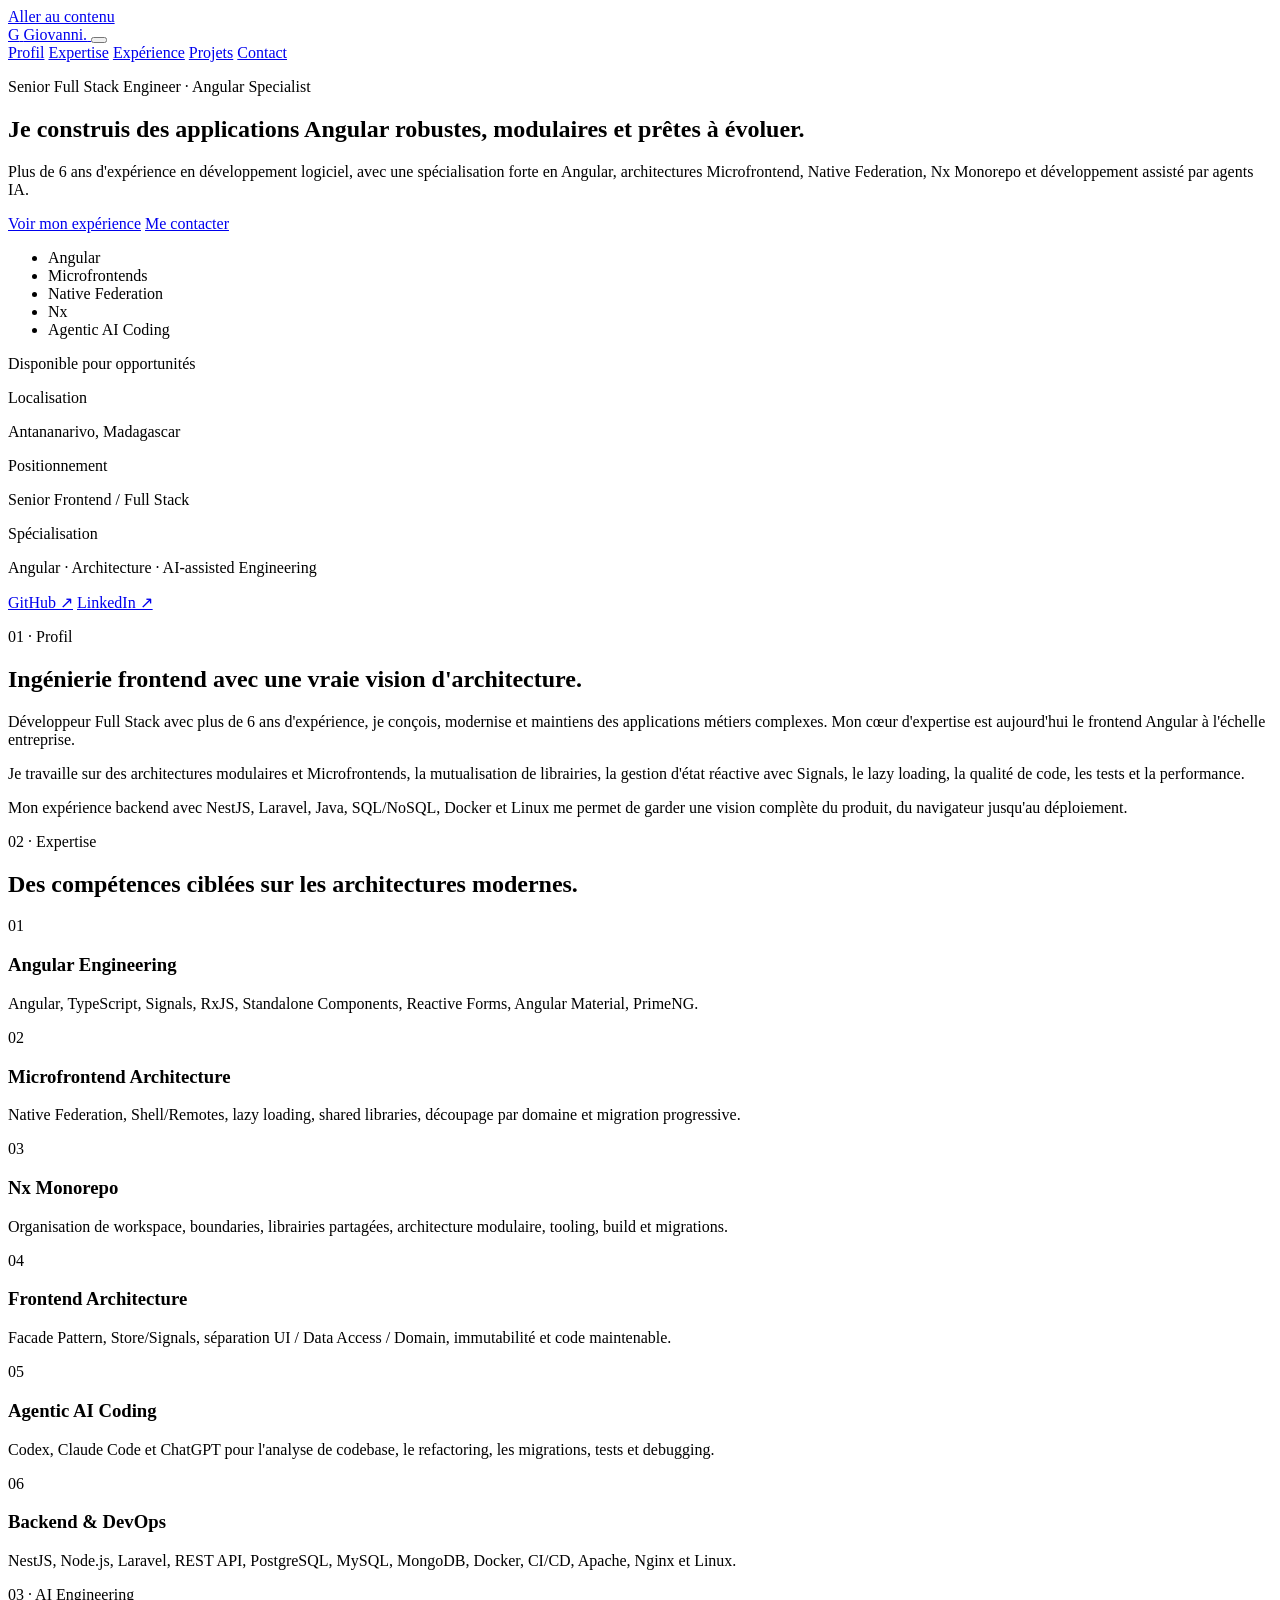
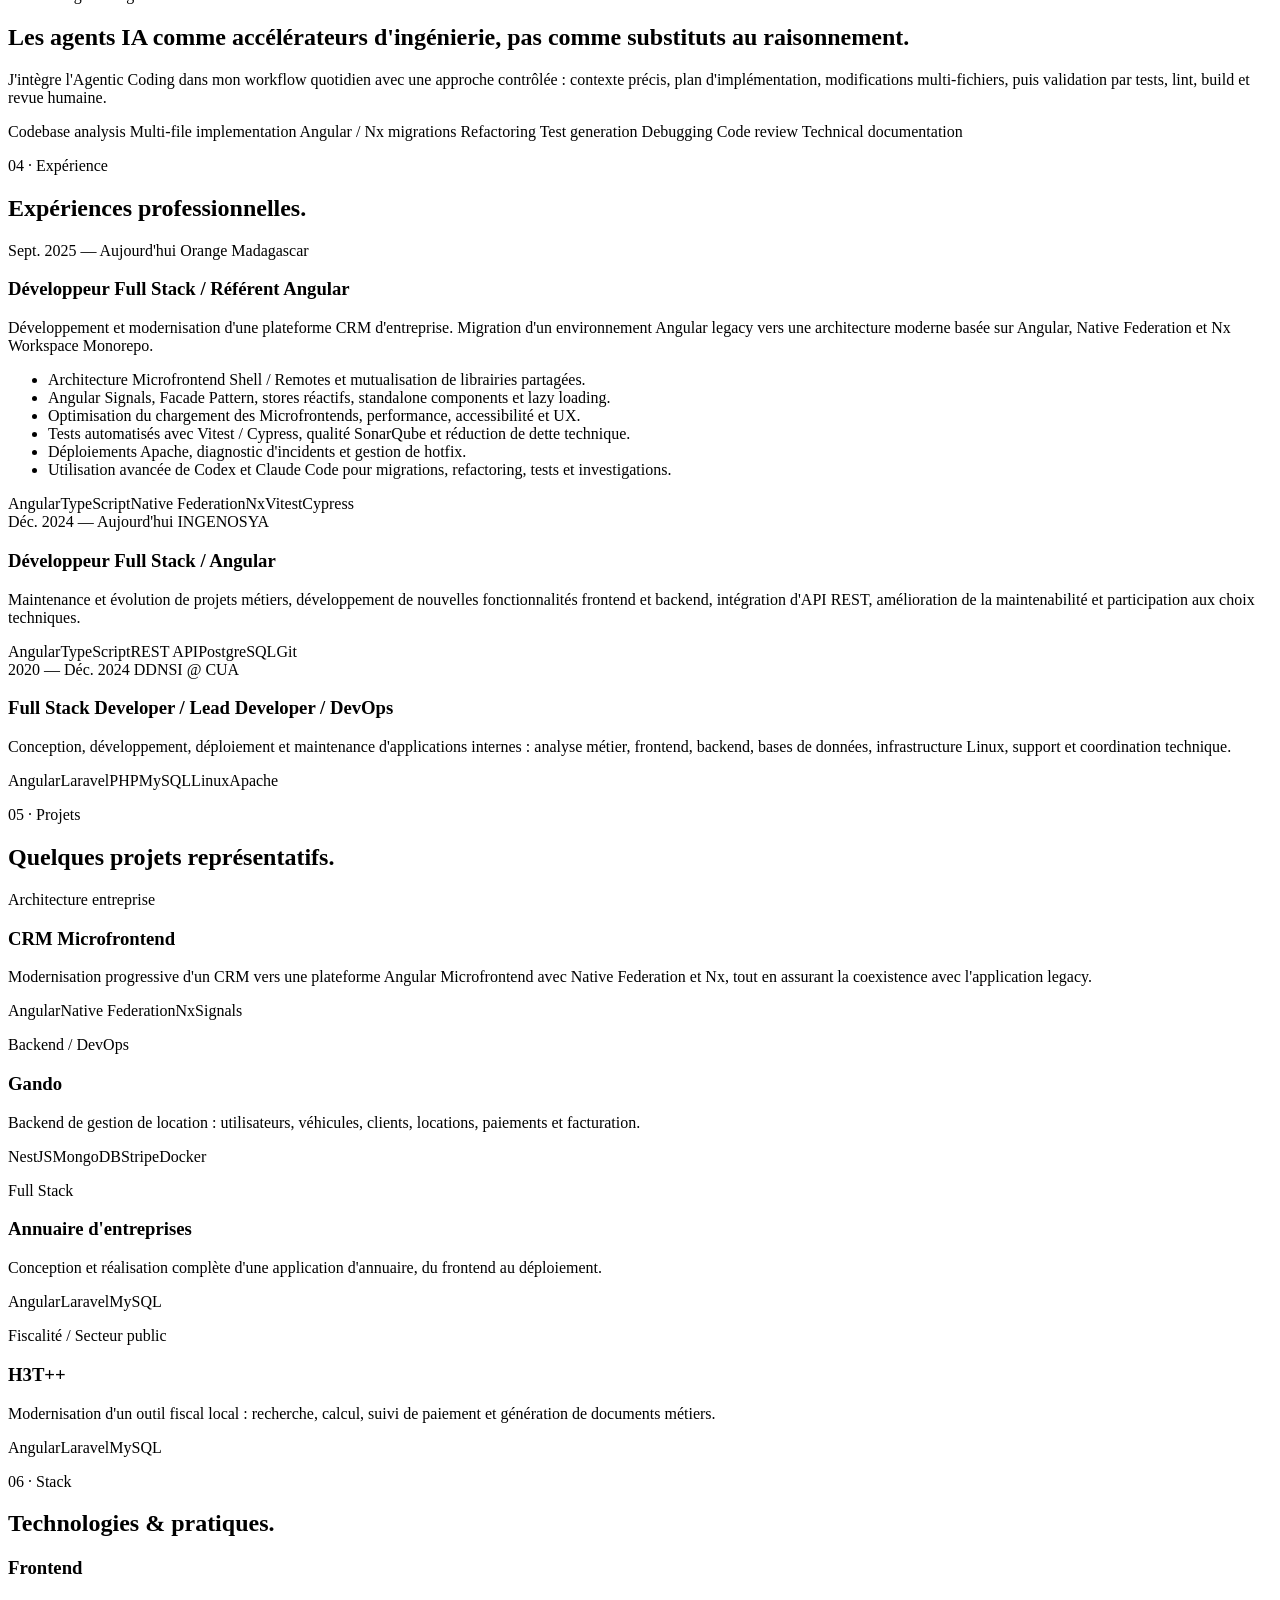
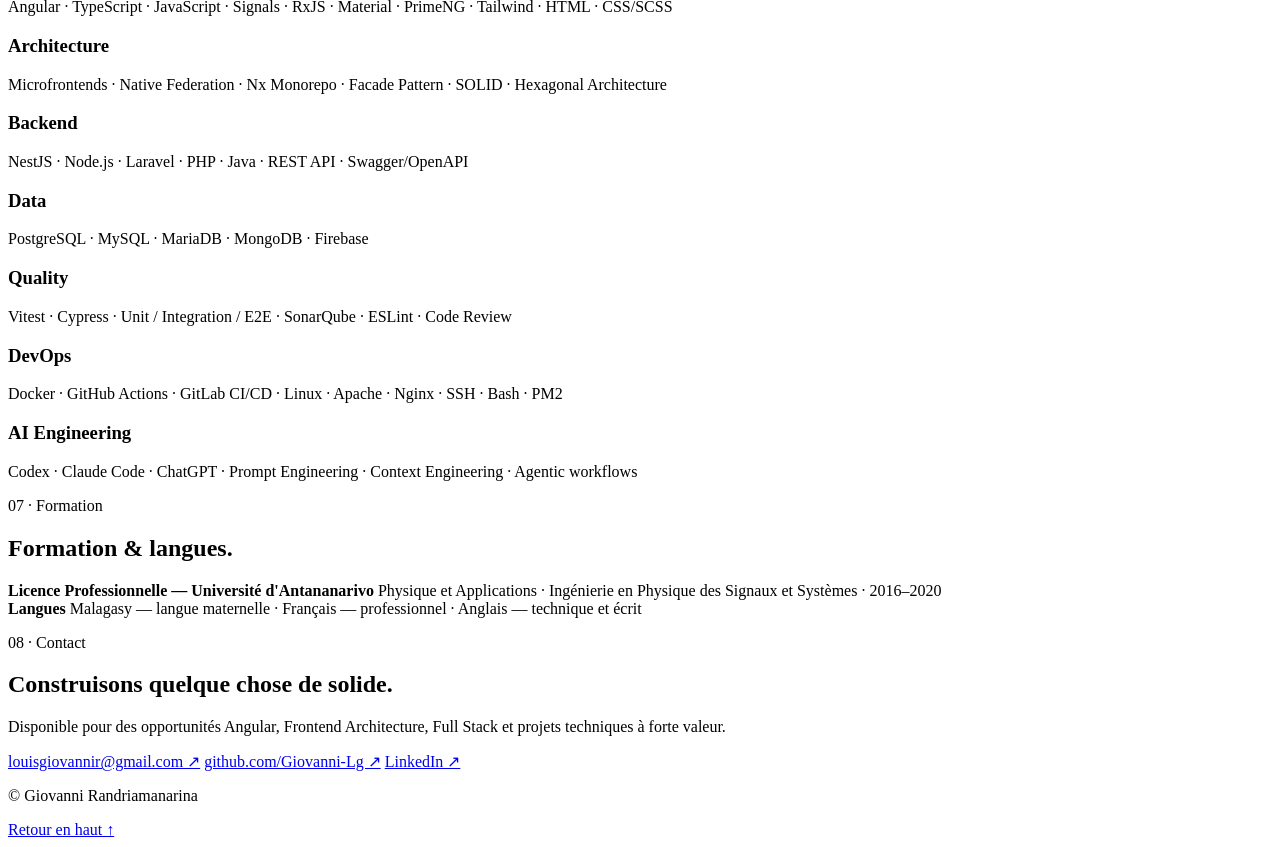
==== index.html @ e56c8db3 "feat: create portfolio homepage" ====
<!doctype html>
<html lang="fr">
<head>
  <meta charset="utf-8">
  <meta name="viewport" content="width=device-width, initial-scale=1">
  <meta name="description" content="Portfolio de Giovanni Randriamanarina — Senior Full Stack Engineer, spécialiste Angular, Microfrontends, Native Federation, Nx et Agentic AI Coding.">
  <meta name="theme-color" content="#000000">
  <meta property="og:title" content="Giovanni Randriamanarina — Senior Full Stack Engineer">
  <meta property="og:description" content="Angular · Microfrontends · Native Federation · Nx · Agentic AI Coding">
  <meta property="og:type" content="website">
  <meta property="og:url" content="https://giovanni-lg.github.io/">
  <title>Giovanni Randriamanarina | Senior Full Stack Engineer</title>
  <link rel="icon" href="favicon.svg" type="image/svg+xml">
  <link rel="preconnect" href="https://fonts.googleapis.com">
  <link rel="preconnect" href="https://fonts.gstatic.com" crossorigin>
  <link href="https://fonts.googleapis.com/css2?family=Inter:wght@400;500;600;700;800&display=swap" rel="stylesheet">
  <link rel="stylesheet" href="assets/css/styles.css">
</head>
<body>
  <a class="skip-link" href="#main">Aller au contenu</a>

  <header class="site-header" id="top">
    <div class="container nav-wrap">
      <a class="brand" href="#top" aria-label="Accueil Giovanni Randriamanarina">
        <span class="brand-mark">G</span>
        <span class="brand-text">Giovanni.</span>
      </a>

      <button class="menu-toggle" type="button" aria-label="Ouvrir le menu" aria-expanded="false" aria-controls="main-nav">
        <span></span><span></span><span></span>
      </button>

      <nav id="main-nav" class="main-nav" aria-label="Navigation principale">
        <a href="#about">Profil</a>
        <a href="#expertise">Expertise</a>
        <a href="#experience">Expérience</a>
        <a href="#projects">Projets</a>
        <a href="#contact">Contact</a>
      </nav>
    </div>
  </header>

  <main id="main">
    <section class="hero section-dark">
      <div class="container hero-grid">
        <div class="hero-copy reveal">
          <p class="eyebrow">Senior Full Stack Engineer · Angular Specialist</p>
          <h1>Je construis des applications <span>Angular</span> robustes, modulaires et prêtes à évoluer.</h1>
          <p class="hero-lead">
            Plus de 6 ans d'expérience en développement logiciel, avec une spécialisation forte en Angular,
            architectures Microfrontend, Native Federation, Nx Monorepo et développement assisté par agents IA.
          </p>

          <div class="hero-actions">
            <a class="btn btn-primary" href="#experience">Voir mon expérience</a>
            <a class="btn btn-secondary" href="mailto:louisgiovannir@gmail.com">Me contacter</a>
          </div>

          <ul class="hero-tags" aria-label="Expertises principales">
            <li>Angular</li>
            <li>Microfrontends</li>
            <li>Native Federation</li>
            <li>Nx</li>
            <li>Agentic AI Coding</li>
          </ul>
        </div>

        <aside class="hero-panel reveal" aria-label="Informations professionnelles">
          <div class="status"><span class="status-dot"></span> Disponible pour opportunités</div>
          <p class="panel-label">Localisation</p>
          <p class="panel-value">Antananarivo, Madagascar</p>
          <p class="panel-label">Positionnement</p>
          <p class="panel-value">Senior Frontend / Full Stack</p>
          <p class="panel-label">Spécialisation</p>
          <p class="panel-value">Angular · Architecture · AI-assisted Engineering</p>
          <div class="panel-links">
            <a href="https://github.com/Giovanni-Lg" target="_blank" rel="noreferrer">GitHub ↗</a>
            <a href="https://www.linkedin.com/in/louis-giovanni-randriamanarina-developer/" target="_blank" rel="noreferrer">LinkedIn ↗</a>
          </div>
        </aside>
      </div>
    </section>

    <section class="section" id="about">
      <div class="container two-col">
        <div class="section-heading reveal">
          <p class="eyebrow dark">01 · Profil</p>
          <h2>Ingénierie frontend avec une vraie vision d'architecture.</h2>
        </div>
        <div class="prose reveal">
          <p>
            Développeur Full Stack avec plus de 6 ans d'expérience, je conçois, modernise et maintiens des applications
            métiers complexes. Mon cœur d'expertise est aujourd'hui le frontend Angular à l'échelle entreprise.
          </p>
          <p>
            Je travaille sur des architectures modulaires et Microfrontends, la mutualisation de librairies,
            la gestion d'état réactive avec Signals, le lazy loading, la qualité de code, les tests et la performance.
          </p>
          <p>
            Mon expérience backend avec NestJS, Laravel, Java, SQL/NoSQL, Docker et Linux me permet de garder une
            vision complète du produit, du navigateur jusqu'au déploiement.
          </p>
        </div>
      </div>
    </section>

    <section class="section section-muted" id="expertise">
      <div class="container">
        <div class="section-heading reveal">
          <p class="eyebrow dark">02 · Expertise</p>
          <h2>Des compétences ciblées sur les architectures modernes.</h2>
        </div>

        <div class="expertise-grid">
          <article class="expertise-card reveal">
            <span class="card-number">01</span>
            <h3>Angular Engineering</h3>
            <p>Angular, TypeScript, Signals, RxJS, Standalone Components, Reactive Forms, Angular Material, PrimeNG.</p>
          </article>
          <article class="expertise-card reveal">
            <span class="card-number">02</span>
            <h3>Microfrontend Architecture</h3>
            <p>Native Federation, Shell/Remotes, lazy loading, shared libraries, découpage par domaine et migration progressive.</p>
          </article>
          <article class="expertise-card reveal">
            <span class="card-number">03</span>
            <h3>Nx Monorepo</h3>
            <p>Organisation de workspace, boundaries, librairies partagées, architecture modulaire, tooling, build et migrations.</p>
          </article>
          <article class="expertise-card reveal">
            <span class="card-number">04</span>
            <h3>Frontend Architecture</h3>
            <p>Facade Pattern, Store/Signals, séparation UI / Data Access / Domain, immutabilité et code maintenable.</p>
          </article>
          <article class="expertise-card reveal accent-card">
            <span class="card-number">05</span>
            <h3>Agentic AI Coding</h3>
            <p>Codex, Claude Code et ChatGPT pour l'analyse de codebase, le refactoring, les migrations, tests et debugging.</p>
          </article>
          <article class="expertise-card reveal">
            <span class="card-number">06</span>
            <h3>Backend & DevOps</h3>
            <p>NestJS, Node.js, Laravel, REST API, PostgreSQL, MySQL, MongoDB, Docker, CI/CD, Apache, Nginx et Linux.</p>
          </article>
        </div>
      </div>
    </section>

    <section class="section section-dark" id="ai">
      <div class="container ai-grid">
        <div class="section-heading reveal">
          <p class="eyebrow">03 · AI Engineering</p>
          <h2>Les agents IA comme accélérateurs d'ingénierie, pas comme substituts au raisonnement.</h2>
        </div>
        <div class="ai-content reveal">
          <p>
            J'intègre l'Agentic Coding dans mon workflow quotidien avec une approche contrôlée : contexte précis,
            plan d'implémentation, modifications multi-fichiers, puis validation par tests, lint, build et revue humaine.
          </p>
          <div class="ai-list">
            <span>Codebase analysis</span>
            <span>Multi-file implementation</span>
            <span>Angular / Nx migrations</span>
            <span>Refactoring</span>
            <span>Test generation</span>
            <span>Debugging</span>
            <span>Code review</span>
            <span>Technical documentation</span>
          </div>
        </div>
      </div>
    </section>

    <section class="section" id="experience">
      <div class="container">
        <div class="section-heading reveal">
          <p class="eyebrow dark">04 · Expérience</p>
          <h2>Expériences professionnelles.</h2>
        </div>

        <div class="timeline">
          <article class="timeline-item reveal">
            <div class="timeline-meta">
              <span class="timeline-date">Sept. 2025 — Aujourd'hui</span>
              <span class="timeline-company">Orange Madagascar</span>
            </div>
            <div class="timeline-body">
              <h3>Développeur Full Stack / Référent Angular</h3>
              <p>
                Développement et modernisation d'une plateforme CRM d'entreprise. Migration d'un environnement Angular legacy
                vers une architecture moderne basée sur Angular, Native Federation et Nx Workspace Monorepo.
              </p>
              <ul>
                <li>Architecture Microfrontend Shell / Remotes et mutualisation de librairies partagées.</li>
                <li>Angular Signals, Facade Pattern, stores réactifs, standalone components et lazy loading.</li>
                <li>Optimisation du chargement des Microfrontends, performance, accessibilité et UX.</li>
                <li>Tests automatisés avec Vitest / Cypress, qualité SonarQube et réduction de dette technique.</li>
                <li>Déploiements Apache, diagnostic d'incidents et gestion de hotfix.</li>
                <li>Utilisation avancée de Codex et Claude Code pour migrations, refactoring, tests et investigations.</li>
              </ul>
              <div class="stack-row">
                <span>Angular</span><span>TypeScript</span><span>Native Federation</span><span>Nx</span><span>Vitest</span><span>Cypress</span>
              </div>
            </div>
          </article>

          <article class="timeline-item reveal">
            <div class="timeline-meta">
              <span class="timeline-date">Déc. 2024 — Aujourd'hui</span>
              <span class="timeline-company">INGENOSYA</span>
            </div>
            <div class="timeline-body">
              <h3>Développeur Full Stack / Angular</h3>
              <p>
                Maintenance et évolution de projets métiers, développement de nouvelles fonctionnalités frontend et backend,
                intégration d'API REST, amélioration de la maintenabilité et participation aux choix techniques.
              </p>
              <div class="stack-row"><span>Angular</span><span>TypeScript</span><span>REST API</span><span>PostgreSQL</span><span>Git</span></div>
            </div>
          </article>

          <article class="timeline-item reveal">
            <div class="timeline-meta">
              <span class="timeline-date">2020 — Déc. 2024</span>
              <span class="timeline-company">DDNSI @ CUA</span>
            </div>
            <div class="timeline-body">
              <h3>Full Stack Developer / Lead Developer / DevOps</h3>
              <p>
                Conception, développement, déploiement et maintenance d'applications internes : analyse métier, frontend,
                backend, bases de données, infrastructure Linux, support et coordination technique.
              </p>
              <div class="stack-row"><span>Angular</span><span>Laravel</span><span>PHP</span><span>MySQL</span><span>Linux</span><span>Apache</span></div>
            </div>
          </article>
        </div>
      </div>
    </section>

    <section class="section section-muted" id="projects">
      <div class="container">
        <div class="section-heading reveal">
          <p class="eyebrow dark">05 · Projets</p>
          <h2>Quelques projets représentatifs.</h2>
        </div>

        <div class="projects-grid">
          <article class="project-card project-featured reveal">
            <div>
              <p class="project-type">Architecture entreprise</p>
              <h3>CRM Microfrontend</h3>
              <p>
                Modernisation progressive d'un CRM vers une plateforme Angular Microfrontend avec Native Federation et Nx,
                tout en assurant la coexistence avec l'application legacy.
              </p>
            </div>
            <div class="stack-row"><span>Angular</span><span>Native Federation</span><span>Nx</span><span>Signals</span></div>
          </article>

          <article class="project-card reveal">
            <p class="project-type">Backend / DevOps</p>
            <h3>Gando</h3>
            <p>Backend de gestion de location : utilisateurs, véhicules, clients, locations, paiements et facturation.</p>
            <div class="stack-row"><span>NestJS</span><span>MongoDB</span><span>Stripe</span><span>Docker</span></div>
          </article>

          <article class="project-card reveal">
            <p class="project-type">Full Stack</p>
            <h3>Annuaire d'entreprises</h3>
            <p>Conception et réalisation complète d'une application d'annuaire, du frontend au déploiement.</p>
            <div class="stack-row"><span>Angular</span><span>Laravel</span><span>MySQL</span></div>
          </article>

          <article class="project-card reveal">
            <p class="project-type">Fiscalité / Secteur public</p>
            <h3>H3T++</h3>
            <p>Modernisation d'un outil fiscal local : recherche, calcul, suivi de paiement et génération de documents métiers.</p>
            <div class="stack-row"><span>Angular</span><span>Laravel</span><span>MySQL</span></div>
          </article>
        </div>
      </div>
    </section>

    <section class="section" id="stack">
      <div class="container">
        <div class="section-heading reveal">
          <p class="eyebrow dark">06 · Stack</p>
          <h2>Technologies & pratiques.</h2>
        </div>

        <div class="stack-groups reveal">
          <div><h3>Frontend</h3><p>Angular · TypeScript · JavaScript · Signals · RxJS · Material · PrimeNG · Tailwind · HTML · CSS/SCSS</p></div>
          <div><h3>Architecture</h3><p>Microfrontends · Native Federation · Nx Monorepo · Facade Pattern · SOLID · Hexagonal Architecture</p></div>
          <div><h3>Backend</h3><p>NestJS · Node.js · Laravel · PHP · Java · REST API · Swagger/OpenAPI</p></div>
          <div><h3>Data</h3><p>PostgreSQL · MySQL · MariaDB · MongoDB · Firebase</p></div>
          <div><h3>Quality</h3><p>Vitest · Cypress · Unit / Integration / E2E · SonarQube · ESLint · Code Review</p></div>
          <div><h3>DevOps</h3><p>Docker · GitHub Actions · GitLab CI/CD · Linux · Apache · Nginx · SSH · Bash · PM2</p></div>
          <div><h3>AI Engineering</h3><p>Codex · Claude Code · ChatGPT · Prompt Engineering · Context Engineering · Agentic workflows</p></div>
        </div>
      </div>
    </section>

    <section class="section education-section">
      <div class="container education-grid">
        <div class="section-heading reveal">
          <p class="eyebrow dark">07 · Formation</p>
          <h2>Formation & langues.</h2>
        </div>
        <div class="education-content reveal">
          <div class="education-item">
            <strong>Licence Professionnelle — Université d'Antananarivo</strong>
            <span>Physique et Applications · Ingénierie en Physique des Signaux et Systèmes · 2016–2020</span>
          </div>
          <div class="education-item">
            <strong>Langues</strong>
            <span>Malagasy — langue maternelle · Français — professionnel · Anglais — technique et écrit</span>
          </div>
        </div>
      </div>
    </section>

    <section class="contact section-dark" id="contact">
      <div class="container contact-grid reveal">
        <div>
          <p class="eyebrow">08 · Contact</p>
          <h2>Construisons quelque chose de solide.</h2>
          <p>Disponible pour des opportunités Angular, Frontend Architecture, Full Stack et projets techniques à forte valeur.</p>
        </div>
        <div class="contact-actions">
          <a href="mailto:louisgiovannir@gmail.com">louisgiovannir@gmail.com ↗</a>
          <a href="https://github.com/Giovanni-Lg" target="_blank" rel="noreferrer">github.com/Giovanni-Lg ↗</a>
          <a href="https://www.linkedin.com/in/louis-giovanni-randriamanarina-developer/" target="_blank" rel="noreferrer">LinkedIn ↗</a>
        </div>
      </div>
    </section>
  </main>

  <footer class="site-footer">
    <div class="container footer-inner">
      <p>© <span id="year"></span> Giovanni Randriamanarina</p>
      <a href="#top">Retour en haut ↑</a>
    </div>
  </footer>

  <script src="assets/js/main.js" defer></script>
</body>
</html>
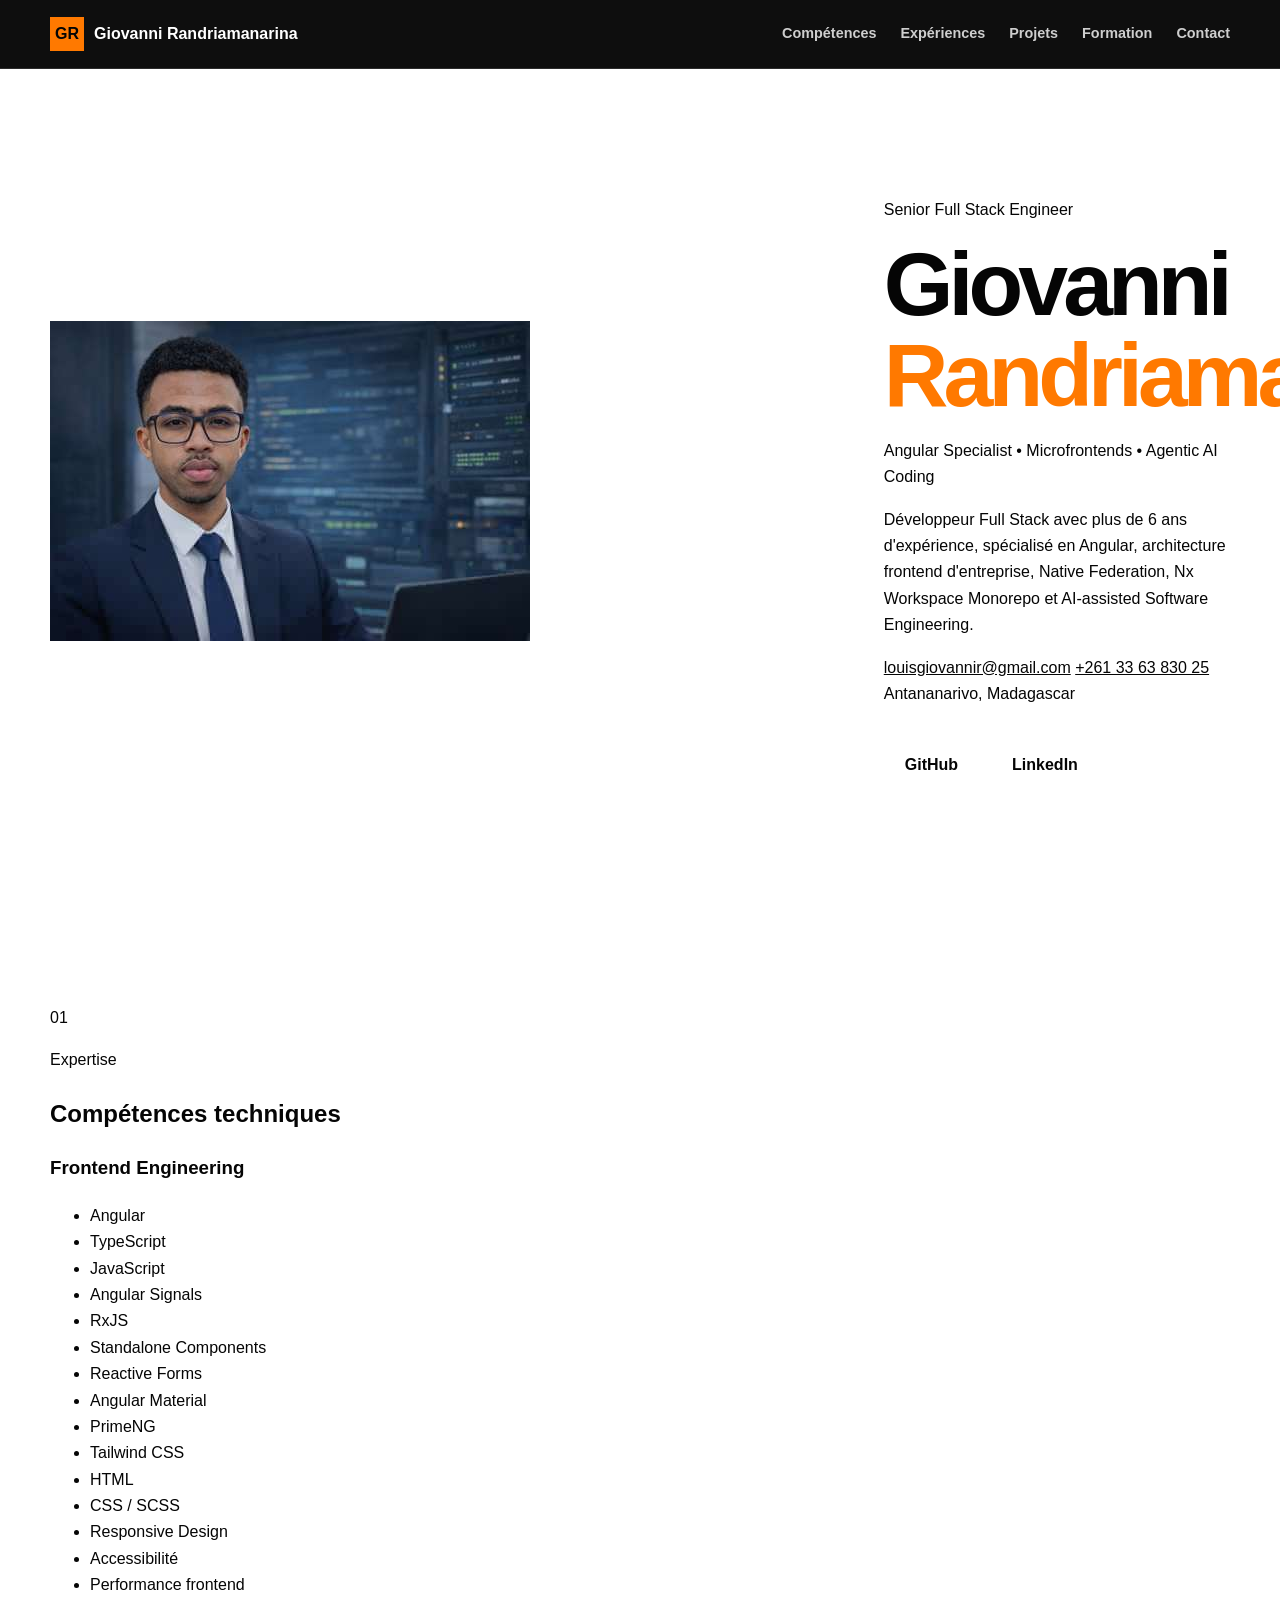
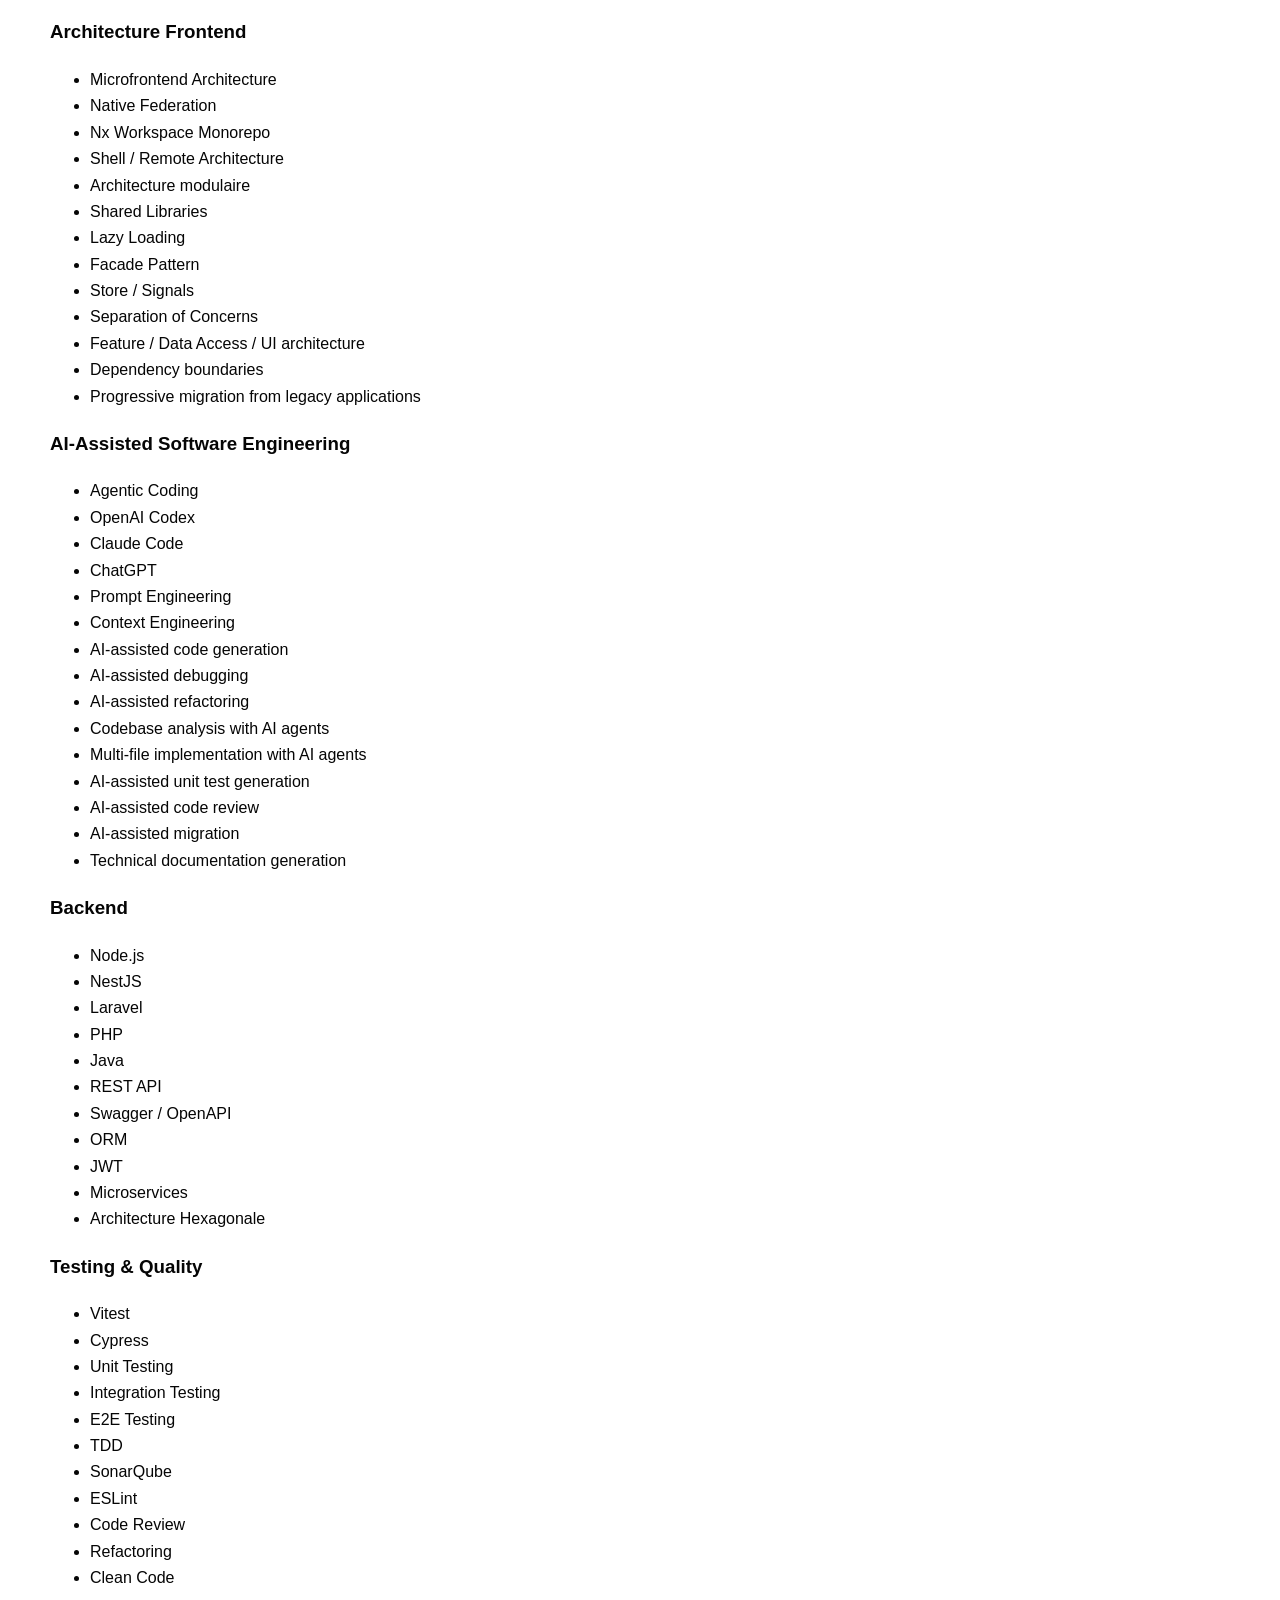
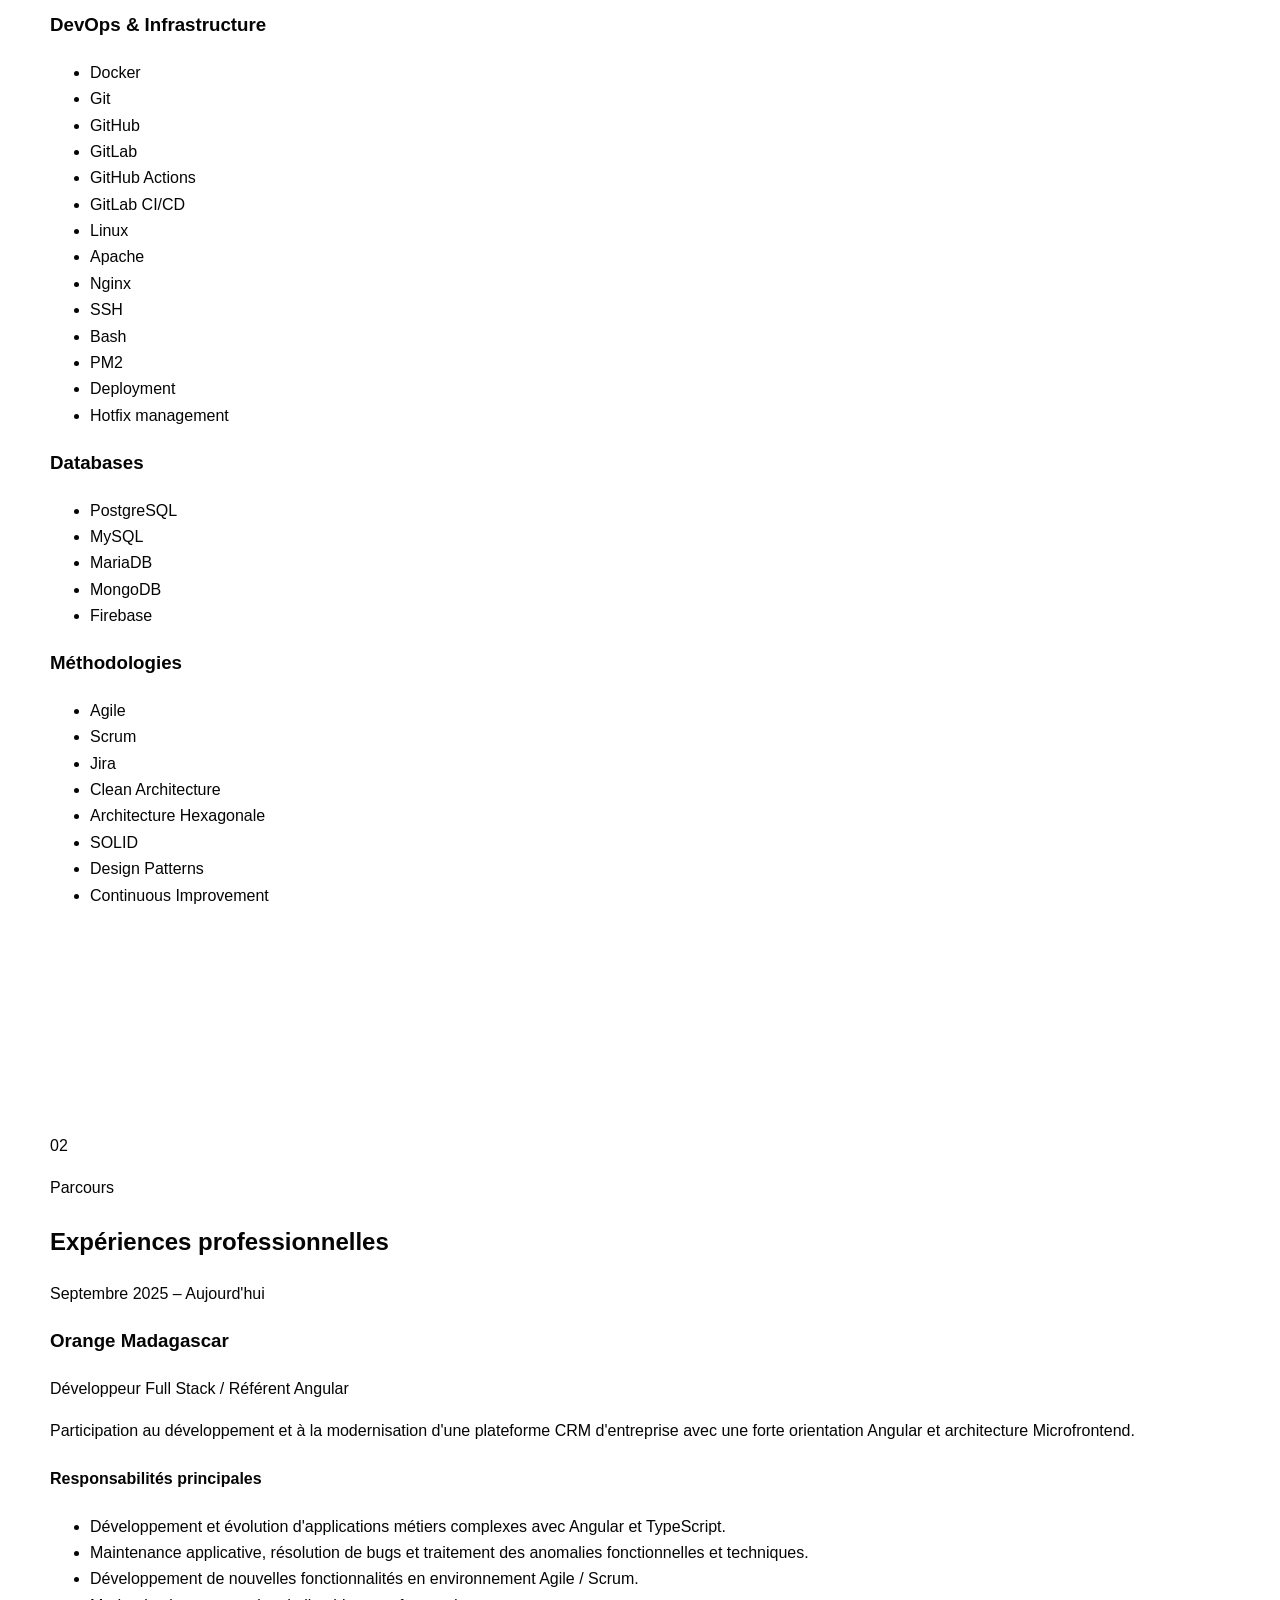
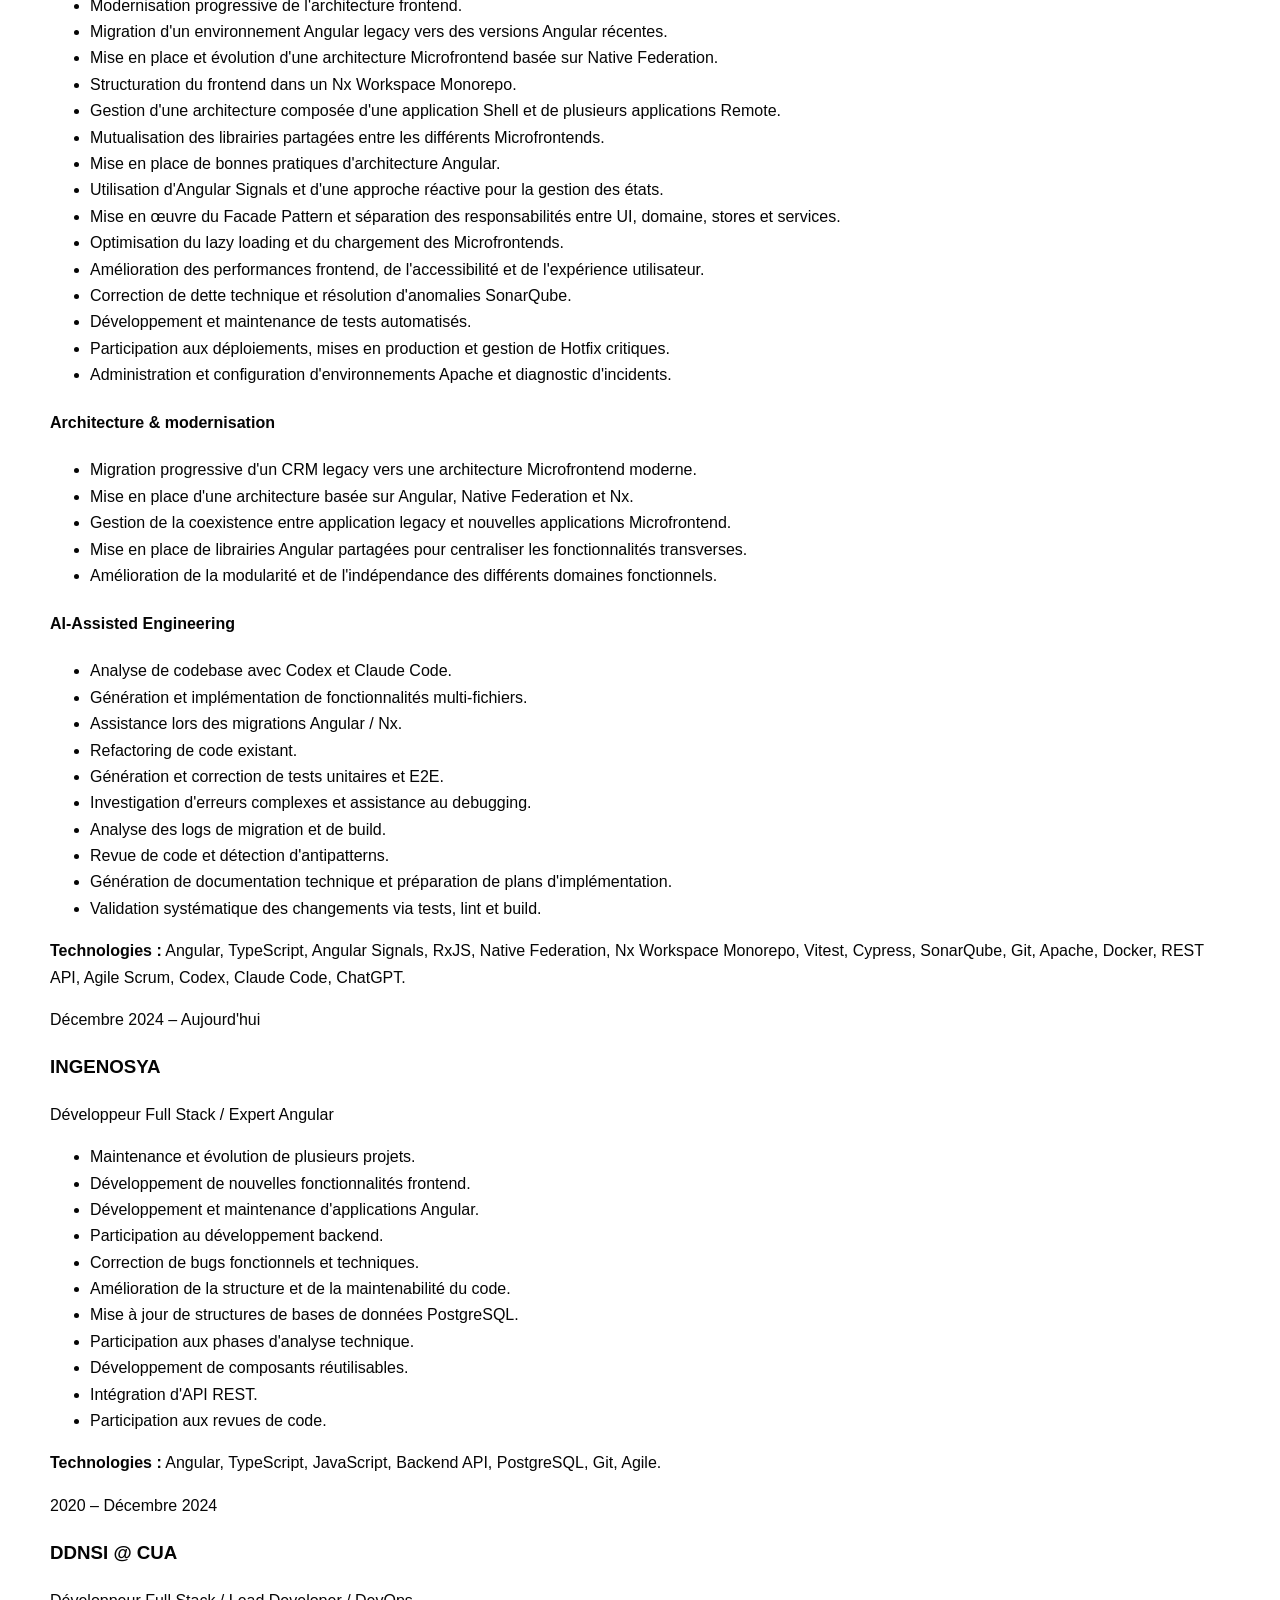
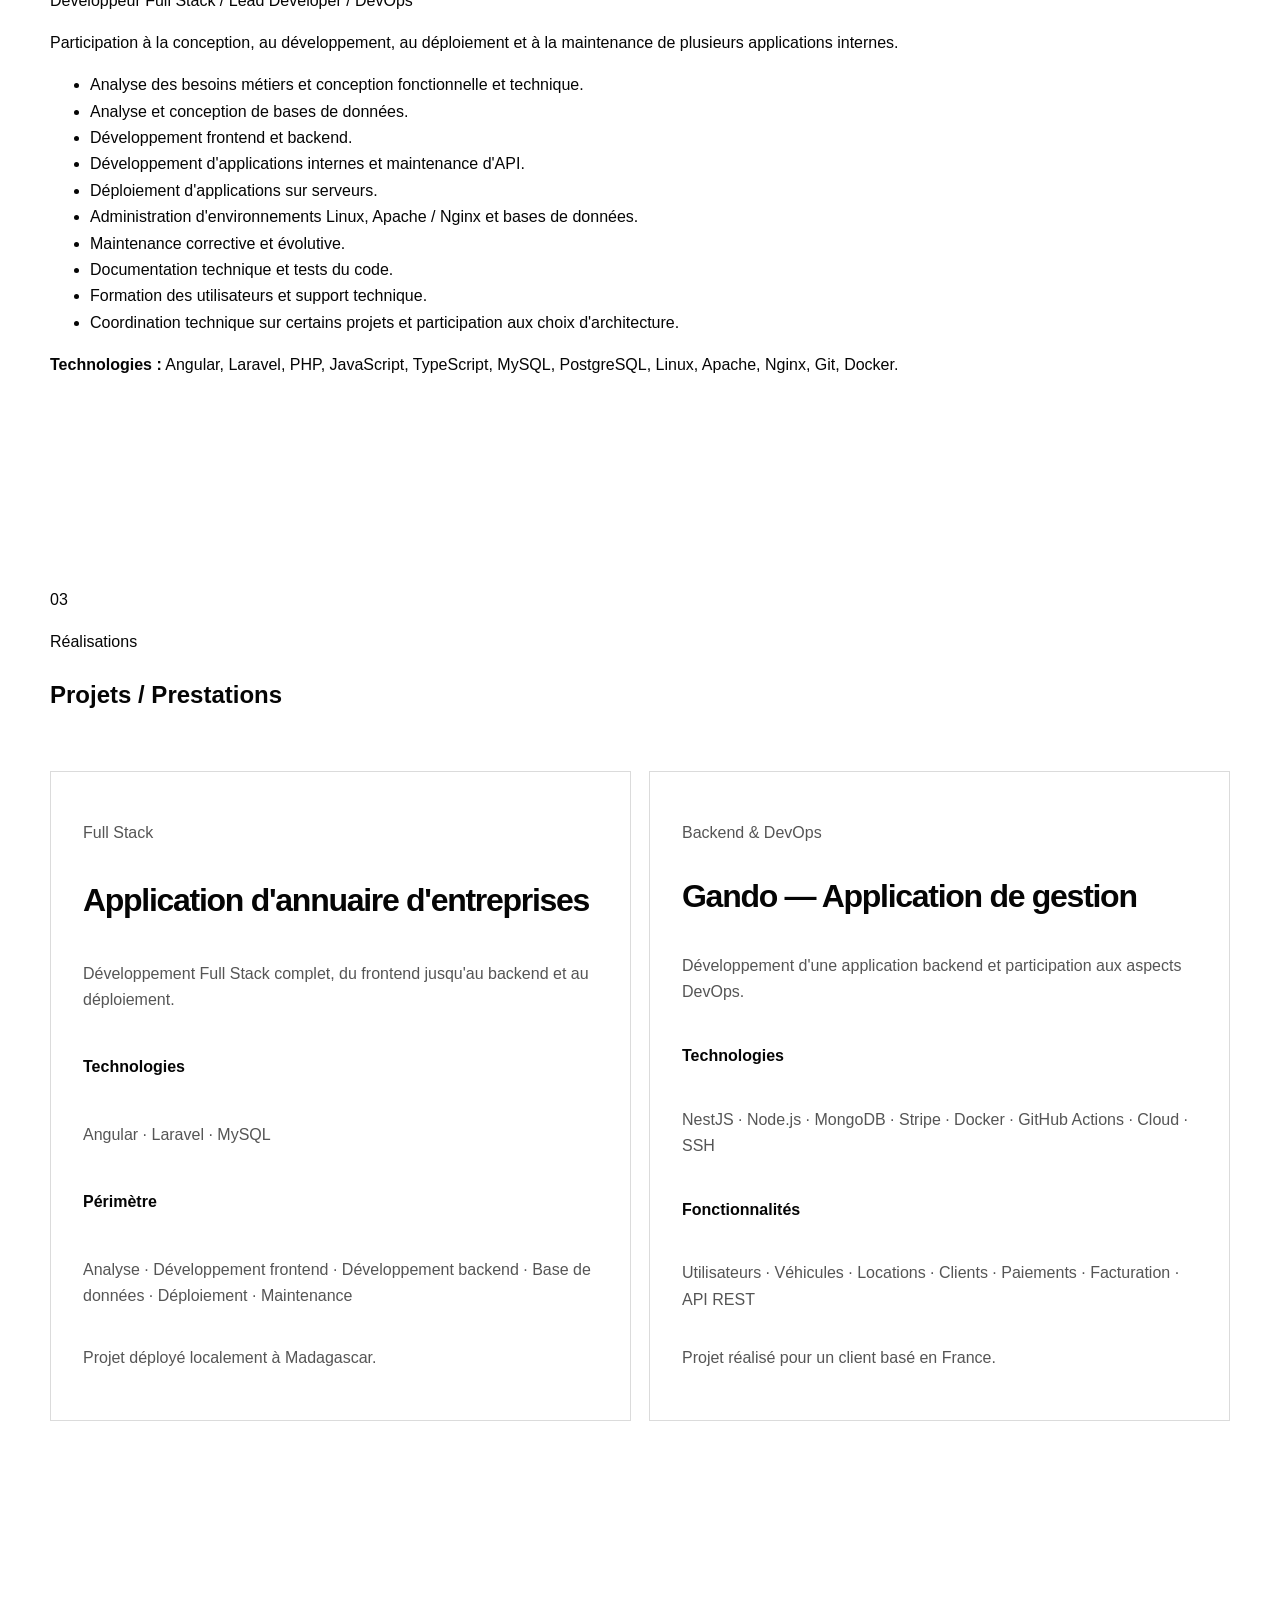
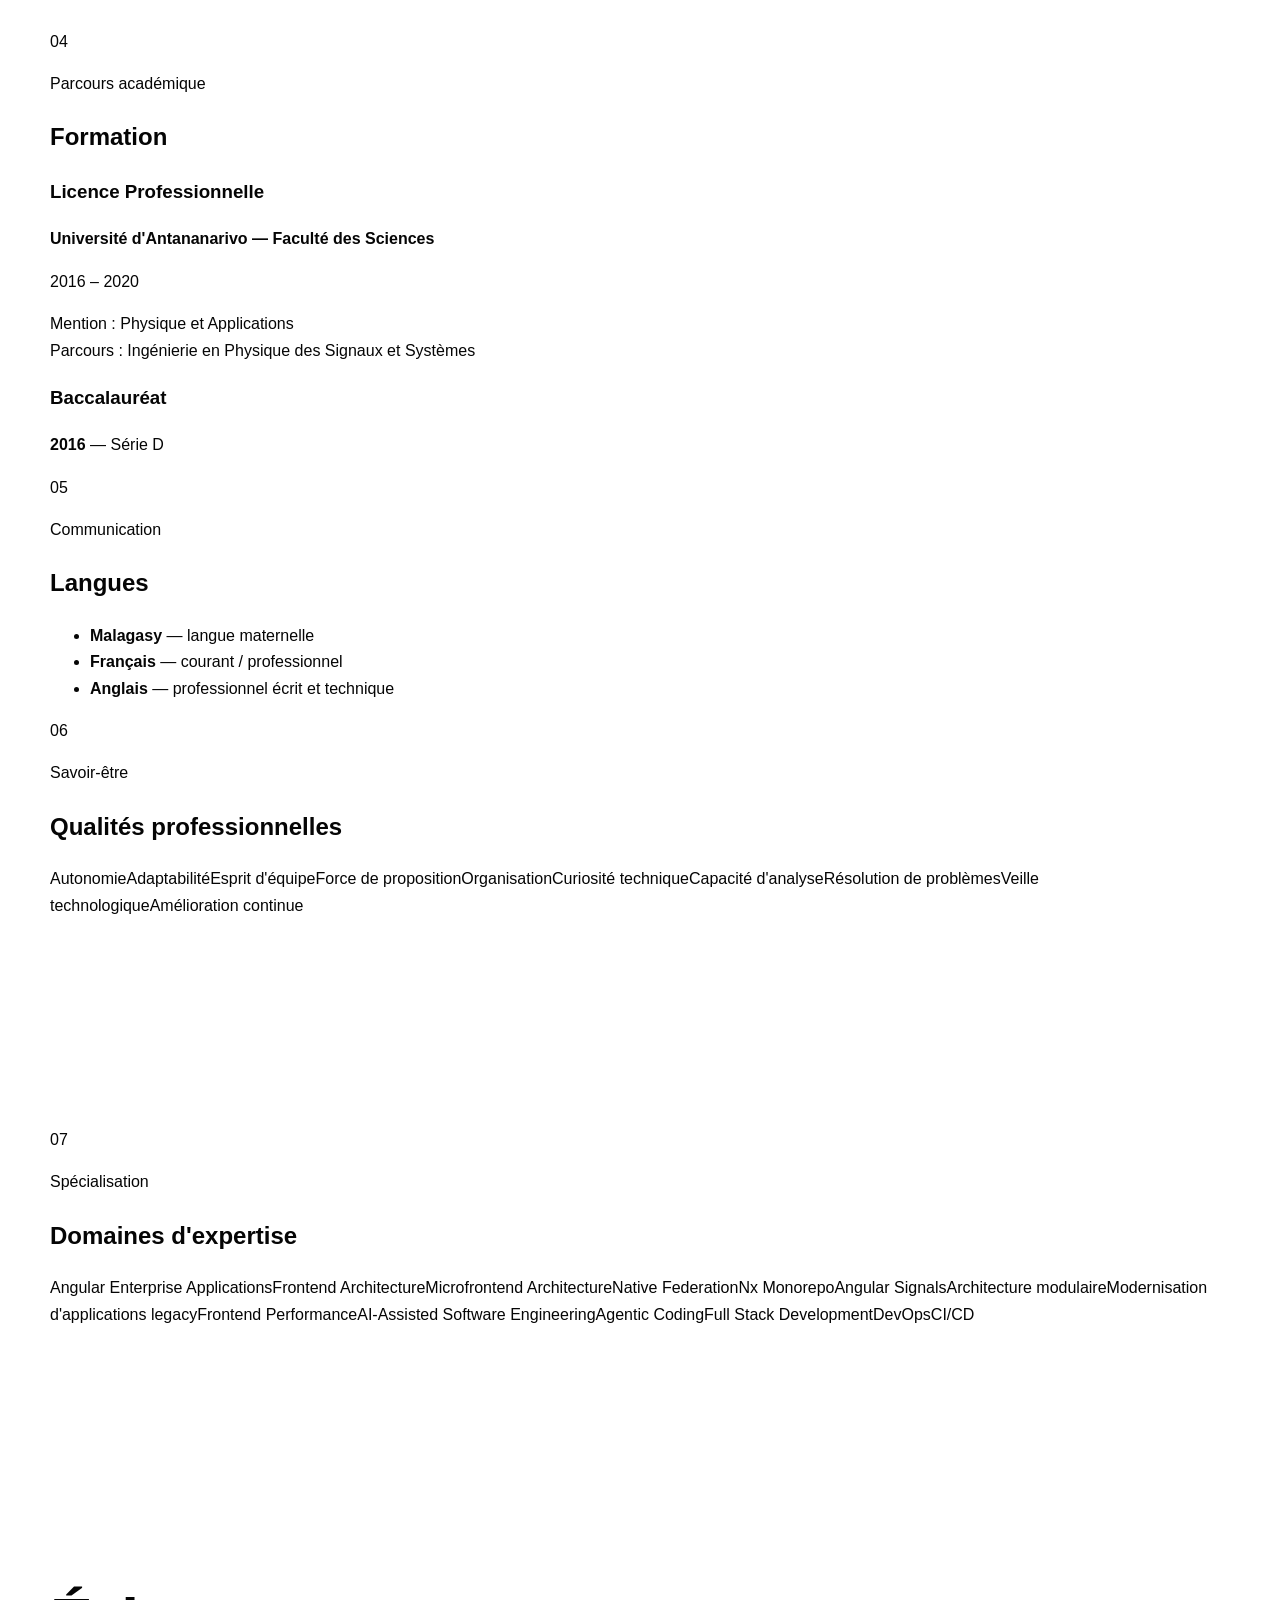
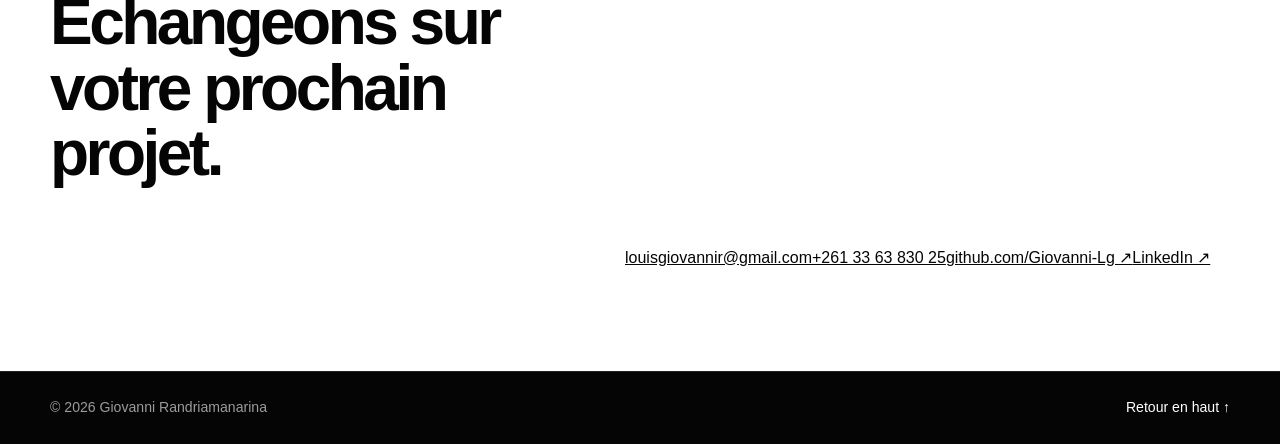
==== commit 094d872b: "feat: redesign portfolio with classic blue CV layout" ====
--- a/index.html
+++ b/index.html
@@ -3,8 +3,8 @@
 <head>
   <meta charset="utf-8">
   <meta name="viewport" content="width=device-width, initial-scale=1">
-  <meta name="description" content="Portfolio de Giovanni Randriamanarina — Senior Full Stack Engineer, spécialiste Angular, Microfrontends, Native Federation, Nx et Agentic AI Coding.">
-  <meta name="theme-color" content="#000000">
+  <meta name="description" content="Portfolio de Giovanni Randriamanarina — Senior Full Stack Engineer, Angular Specialist, Microfrontends et Agentic AI Coding.">
+  <meta name="theme-color" content="#0b3b66">
   <meta property="og:title" content="Giovanni Randriamanarina — Senior Full Stack Engineer">
   <meta property="og:description" content="Angular · Microfrontends · Native Federation · Nx · Agentic AI Coding">
   <meta property="og:type" content="website">
@@ -22,326 +22,135 @@
   <header class="site-header" id="top">
     <div class="container nav-wrap">
       <a class="brand" href="#top" aria-label="Accueil Giovanni Randriamanarina">
-        <span class="brand-mark">G</span>
-        <span class="brand-text">Giovanni.</span>
+        <span class="brand-mark">GR</span>
+        <span>Giovanni Randriamanarina</span>
       </a>
-
       <button class="menu-toggle" type="button" aria-label="Ouvrir le menu" aria-expanded="false" aria-controls="main-nav">
         <span></span><span></span><span></span>
       </button>
-
       <nav id="main-nav" class="main-nav" aria-label="Navigation principale">
-        <a href="#about">Profil</a>
-        <a href="#expertise">Expertise</a>
-        <a href="#experience">Expérience</a>
+        <a href="#skills">Compétences</a>
+        <a href="#experience">Expériences</a>
         <a href="#projects">Projets</a>
+        <a href="#education">Formation</a>
         <a href="#contact">Contact</a>
       </nav>
     </div>
   </header>
 
   <main id="main">
-    <section class="hero section-dark">
+    <section class="hero">
       <div class="container hero-grid">
+        <div class="hero-photo-wrap reveal">
+          <img class="hero-photo" src="assets/images/profile.jpg" alt="Portrait professionnel de Giovanni Randriamanarina">
+        </div>
         <div class="hero-copy reveal">
-          <p class="eyebrow">Senior Full Stack Engineer · Angular Specialist</p>
-          <h1>Je construis des applications <span>Angular</span> robustes, modulaires et prêtes à évoluer.</h1>
-          <p class="hero-lead">
-            Plus de 6 ans d'expérience en développement logiciel, avec une spécialisation forte en Angular,
-            architectures Microfrontend, Native Federation, Nx Monorepo et développement assisté par agents IA.
-          </p>
-
+          <p class="kicker">Senior Full Stack Engineer</p>
+          <h1>Giovanni <span>Randriamanarina</span></h1>
+          <p class="headline">Angular Specialist <span>•</span> Microfrontends <span>•</span> Agentic AI Coding</p>
+          <p class="lead">Développeur Full Stack avec plus de 6 ans d'expérience, spécialisé en Angular, architecture frontend d'entreprise, Native Federation, Nx Workspace Monorepo et AI-assisted Software Engineering.</p>
+          <div class="contact-strip">
+            <a href="mailto:louisgiovannir@gmail.com">louisgiovannir@gmail.com</a>
+            <a href="tel:+261336383025">+261 33 63 830 25</a>
+            <span>Antananarivo, Madagascar</span>
+          </div>
           <div class="hero-actions">
-            <a class="btn btn-primary" href="#experience">Voir mon expérience</a>
-            <a class="btn btn-secondary" href="mailto:louisgiovannir@gmail.com">Me contacter</a>
-          </div>
-
-          <ul class="hero-tags" aria-label="Expertises principales">
-            <li>Angular</li>
-            <li>Microfrontends</li>
-            <li>Native Federation</li>
-            <li>Nx</li>
-            <li>Agentic AI Coding</li>
-          </ul>
-        </div>
-
-        <aside class="hero-panel reveal" aria-label="Informations professionnelles">
-          <div class="status"><span class="status-dot"></span> Disponible pour opportunités</div>
-          <p class="panel-label">Localisation</p>
-          <p class="panel-value">Antananarivo, Madagascar</p>
-          <p class="panel-label">Positionnement</p>
-          <p class="panel-value">Senior Frontend / Full Stack</p>
-          <p class="panel-label">Spécialisation</p>
-          <p class="panel-value">Angular · Architecture · AI-assisted Engineering</p>
-          <div class="panel-links">
-            <a href="https://github.com/Giovanni-Lg" target="_blank" rel="noreferrer">GitHub ↗</a>
-            <a href="https://www.linkedin.com/in/louis-giovanni-randriamanarina-developer/" target="_blank" rel="noreferrer">LinkedIn ↗</a>
-          </div>
-        </aside>
-      </div>
-    </section>
-
-    <section class="section" id="about">
-      <div class="container two-col">
-        <div class="section-heading reveal">
-          <p class="eyebrow dark">01 · Profil</p>
-          <h2>Ingénierie frontend avec une vraie vision d'architecture.</h2>
-        </div>
-        <div class="prose reveal">
-          <p>
-            Développeur Full Stack avec plus de 6 ans d'expérience, je conçois, modernise et maintiens des applications
-            métiers complexes. Mon cœur d'expertise est aujourd'hui le frontend Angular à l'échelle entreprise.
-          </p>
-          <p>
-            Je travaille sur des architectures modulaires et Microfrontends, la mutualisation de librairies,
-            la gestion d'état réactive avec Signals, le lazy loading, la qualité de code, les tests et la performance.
-          </p>
-          <p>
-            Mon expérience backend avec NestJS, Laravel, Java, SQL/NoSQL, Docker et Linux me permet de garder une
-            vision complète du produit, du navigateur jusqu'au déploiement.
-          </p>
-        </div>
-      </div>
-    </section>
-
-    <section class="section section-muted" id="expertise">
-      <div class="container">
-        <div class="section-heading reveal">
-          <p class="eyebrow dark">02 · Expertise</p>
-          <h2>Des compétences ciblées sur les architectures modernes.</h2>
-        </div>
-
-        <div class="expertise-grid">
-          <article class="expertise-card reveal">
-            <span class="card-number">01</span>
-            <h3>Angular Engineering</h3>
-            <p>Angular, TypeScript, Signals, RxJS, Standalone Components, Reactive Forms, Angular Material, PrimeNG.</p>
-          </article>
-          <article class="expertise-card reveal">
-            <span class="card-number">02</span>
-            <h3>Microfrontend Architecture</h3>
-            <p>Native Federation, Shell/Remotes, lazy loading, shared libraries, découpage par domaine et migration progressive.</p>
-          </article>
-          <article class="expertise-card reveal">
-            <span class="card-number">03</span>
-            <h3>Nx Monorepo</h3>
-            <p>Organisation de workspace, boundaries, librairies partagées, architecture modulaire, tooling, build et migrations.</p>
-          </article>
-          <article class="expertise-card reveal">
-            <span class="card-number">04</span>
-            <h3>Frontend Architecture</h3>
-            <p>Facade Pattern, Store/Signals, séparation UI / Data Access / Domain, immutabilité et code maintenable.</p>
-          </article>
-          <article class="expertise-card reveal accent-card">
-            <span class="card-number">05</span>
-            <h3>Agentic AI Coding</h3>
-            <p>Codex, Claude Code et ChatGPT pour l'analyse de codebase, le refactoring, les migrations, tests et debugging.</p>
-          </article>
-          <article class="expertise-card reveal">
-            <span class="card-number">06</span>
-            <h3>Backend & DevOps</h3>
-            <p>NestJS, Node.js, Laravel, REST API, PostgreSQL, MySQL, MongoDB, Docker, CI/CD, Apache, Nginx et Linux.</p>
-          </article>
-        </div>
-      </div>
-    </section>
-
-    <section class="section section-dark" id="ai">
-      <div class="container ai-grid">
-        <div class="section-heading reveal">
-          <p class="eyebrow">03 · AI Engineering</p>
-          <h2>Les agents IA comme accélérateurs d'ingénierie, pas comme substituts au raisonnement.</h2>
-        </div>
-        <div class="ai-content reveal">
-          <p>
-            J'intègre l'Agentic Coding dans mon workflow quotidien avec une approche contrôlée : contexte précis,
-            plan d'implémentation, modifications multi-fichiers, puis validation par tests, lint, build et revue humaine.
-          </p>
-          <div class="ai-list">
-            <span>Codebase analysis</span>
-            <span>Multi-file implementation</span>
-            <span>Angular / Nx migrations</span>
-            <span>Refactoring</span>
-            <span>Test generation</span>
-            <span>Debugging</span>
-            <span>Code review</span>
-            <span>Technical documentation</span>
+            <a class="btn primary" href="https://github.com/Giovanni-Lg" target="_blank" rel="noreferrer">GitHub</a>
+            <a class="btn secondary" href="https://www.linkedin.com/in/louis-giovanni-randriamanarina-developer/" target="_blank" rel="noreferrer">LinkedIn</a>
           </div>
         </div>
       </div>
     </section>
 
-    <section class="section" id="experience">
+    <section class="section" id="skills">
       <div class="container">
-        <div class="section-heading reveal">
-          <p class="eyebrow dark">04 · Expérience</p>
-          <h2>Expériences professionnelles.</h2>
+        <div class="section-title reveal">
+          <span>01</span>
+          <div><p>Expertise</p><h2>Compétences techniques</h2></div>
         </div>
 
-        <div class="timeline">
-          <article class="timeline-item reveal">
-            <div class="timeline-meta">
-              <span class="timeline-date">Sept. 2025 — Aujourd'hui</span>
-              <span class="timeline-company">Orange Madagascar</span>
-            </div>
-            <div class="timeline-body">
-              <h3>Développeur Full Stack / Référent Angular</h3>
-              <p>
-                Développement et modernisation d'une plateforme CRM d'entreprise. Migration d'un environnement Angular legacy
-                vers une architecture moderne basée sur Angular, Native Federation et Nx Workspace Monorepo.
-              </p>
-              <ul>
-                <li>Architecture Microfrontend Shell / Remotes et mutualisation de librairies partagées.</li>
-                <li>Angular Signals, Facade Pattern, stores réactifs, standalone components et lazy loading.</li>
-                <li>Optimisation du chargement des Microfrontends, performance, accessibilité et UX.</li>
-                <li>Tests automatisés avec Vitest / Cypress, qualité SonarQube et réduction de dette technique.</li>
-                <li>Déploiements Apache, diagnostic d'incidents et gestion de hotfix.</li>
-                <li>Utilisation avancée de Codex et Claude Code pour migrations, refactoring, tests et investigations.</li>
-              </ul>
-              <div class="stack-row">
-                <span>Angular</span><span>TypeScript</span><span>Native Federation</span><span>Nx</span><span>Vitest</span><span>Cypress</span>
-              </div>
-            </div>
-          </article>
-
-          <article class="timeline-item reveal">
-            <div class="timeline-meta">
-              <span class="timeline-date">Déc. 2024 — Aujourd'hui</span>
-              <span class="timeline-company">INGENOSYA</span>
-            </div>
-            <div class="timeline-body">
-              <h3>Développeur Full Stack / Angular</h3>
-              <p>
-                Maintenance et évolution de projets métiers, développement de nouvelles fonctionnalités frontend et backend,
-                intégration d'API REST, amélioration de la maintenabilité et participation aux choix techniques.
-              </p>
-              <div class="stack-row"><span>Angular</span><span>TypeScript</span><span>REST API</span><span>PostgreSQL</span><span>Git</span></div>
-            </div>
-          </article>
-
-          <article class="timeline-item reveal">
-            <div class="timeline-meta">
-              <span class="timeline-date">2020 — Déc. 2024</span>
-              <span class="timeline-company">DDNSI @ CUA</span>
-            </div>
-            <div class="timeline-body">
-              <h3>Full Stack Developer / Lead Developer / DevOps</h3>
-              <p>
-                Conception, développement, déploiement et maintenance d'applications internes : analyse métier, frontend,
-                backend, bases de données, infrastructure Linux, support et coordination technique.
-              </p>
-              <div class="stack-row"><span>Angular</span><span>Laravel</span><span>PHP</span><span>MySQL</span><span>Linux</span><span>Apache</span></div>
-            </div>
-          </article>
+        <div class="skills-grid">
+          <article class="skill-card reveal"><h3>Frontend Engineering</h3><ul><li>Angular</li><li>TypeScript</li><li>JavaScript</li><li>Angular Signals</li><li>RxJS</li><li>Standalone Components</li><li>Reactive Forms</li><li>Angular Material</li><li>PrimeNG</li><li>Tailwind CSS</li><li>HTML</li><li>CSS / SCSS</li><li>Responsive Design</li><li>Accessibilité</li><li>Performance frontend</li></ul></article>
+          <article class="skill-card reveal"><h3>Architecture Frontend</h3><ul><li>Microfrontend Architecture</li><li>Native Federation</li><li>Nx Workspace Monorepo</li><li>Shell / Remote Architecture</li><li>Architecture modulaire</li><li>Shared Libraries</li><li>Lazy Loading</li><li>Facade Pattern</li><li>Store / Signals</li><li>Separation of Concerns</li><li>Feature / Data Access / UI architecture</li><li>Dependency boundaries</li><li>Progressive migration from legacy applications</li></ul></article>
+          <article class="skill-card feature reveal"><h3>AI-Assisted Software Engineering</h3><ul><li>Agentic Coding</li><li>OpenAI Codex</li><li>Claude Code</li><li>ChatGPT</li><li>Prompt Engineering</li><li>Context Engineering</li><li>AI-assisted code generation</li><li>AI-assisted debugging</li><li>AI-assisted refactoring</li><li>Codebase analysis with AI agents</li><li>Multi-file implementation with AI agents</li><li>AI-assisted unit test generation</li><li>AI-assisted code review</li><li>AI-assisted migration</li><li>Technical documentation generation</li></ul></article>
+          <article class="skill-card reveal"><h3>Backend</h3><ul><li>Node.js</li><li>NestJS</li><li>Laravel</li><li>PHP</li><li>Java</li><li>REST API</li><li>Swagger / OpenAPI</li><li>ORM</li><li>JWT</li><li>Microservices</li><li>Architecture Hexagonale</li></ul></article>
+          <article class="skill-card reveal"><h3>Testing & Quality</h3><ul><li>Vitest</li><li>Cypress</li><li>Unit Testing</li><li>Integration Testing</li><li>E2E Testing</li><li>TDD</li><li>SonarQube</li><li>ESLint</li><li>Code Review</li><li>Refactoring</li><li>Clean Code</li></ul></article>
+          <article class="skill-card reveal"><h3>DevOps & Infrastructure</h3><ul><li>Docker</li><li>Git</li><li>GitHub</li><li>GitLab</li><li>GitHub Actions</li><li>GitLab CI/CD</li><li>Linux</li><li>Apache</li><li>Nginx</li><li>SSH</li><li>Bash</li><li>PM2</li><li>Deployment</li><li>Hotfix management</li></ul></article>
+          <article class="skill-card reveal"><h3>Databases</h3><ul><li>PostgreSQL</li><li>MySQL</li><li>MariaDB</li><li>MongoDB</li><li>Firebase</li></ul></article>
+          <article class="skill-card reveal"><h3>Méthodologies</h3><ul><li>Agile</li><li>Scrum</li><li>Jira</li><li>Clean Architecture</li><li>Architecture Hexagonale</li><li>SOLID</li><li>Design Patterns</li><li>Continuous Improvement</li></ul></article>
         </div>
       </div>
     </section>
 
-    <section class="section section-muted" id="projects">
+    <section class="section alt" id="experience">
       <div class="container">
-        <div class="section-heading reveal">
-          <p class="eyebrow dark">05 · Projets</p>
-          <h2>Quelques projets représentatifs.</h2>
-        </div>
+        <div class="section-title reveal"><span>02</span><div><p>Parcours</p><h2>Expériences professionnelles</h2></div></div>
 
+        <article class="experience-card reveal">
+          <div class="experience-aside"><p class="date">Septembre 2025 – Aujourd'hui</p><h3>Orange Madagascar</h3><p>Développeur Full Stack / Référent Angular</p></div>
+          <div class="experience-body">
+            <p class="intro">Participation au développement et à la modernisation d'une plateforme CRM d'entreprise avec une forte orientation Angular et architecture Microfrontend.</p>
+            <h4>Responsabilités principales</h4>
+            <ul><li>Développement et évolution d'applications métiers complexes avec Angular et TypeScript.</li><li>Maintenance applicative, résolution de bugs et traitement des anomalies fonctionnelles et techniques.</li><li>Développement de nouvelles fonctionnalités en environnement Agile / Scrum.</li><li>Modernisation progressive de l'architecture frontend.</li><li>Migration d'un environnement Angular legacy vers des versions Angular récentes.</li><li>Mise en place et évolution d'une architecture Microfrontend basée sur Native Federation.</li><li>Structuration du frontend dans un Nx Workspace Monorepo.</li><li>Gestion d'une architecture composée d'une application Shell et de plusieurs applications Remote.</li><li>Mutualisation des librairies partagées entre les différents Microfrontends.</li><li>Mise en place de bonnes pratiques d'architecture Angular.</li><li>Utilisation d'Angular Signals et d'une approche réactive pour la gestion des états.</li><li>Mise en œuvre du Facade Pattern et séparation des responsabilités entre UI, domaine, stores et services.</li><li>Optimisation du lazy loading et du chargement des Microfrontends.</li><li>Amélioration des performances frontend, de l'accessibilité et de l'expérience utilisateur.</li><li>Correction de dette technique et résolution d'anomalies SonarQube.</li><li>Développement et maintenance de tests automatisés.</li><li>Participation aux déploiements, mises en production et gestion de Hotfix critiques.</li><li>Administration et configuration d'environnements Apache et diagnostic d'incidents.</li></ul>
+            <h4>Architecture & modernisation</h4>
+            <ul><li>Migration progressive d'un CRM legacy vers une architecture Microfrontend moderne.</li><li>Mise en place d'une architecture basée sur Angular, Native Federation et Nx.</li><li>Gestion de la coexistence entre application legacy et nouvelles applications Microfrontend.</li><li>Mise en place de librairies Angular partagées pour centraliser les fonctionnalités transverses.</li><li>Amélioration de la modularité et de l'indépendance des différents domaines fonctionnels.</li></ul>
+            <h4>AI-Assisted Engineering</h4>
+            <ul><li>Analyse de codebase avec Codex et Claude Code.</li><li>Génération et implémentation de fonctionnalités multi-fichiers.</li><li>Assistance lors des migrations Angular / Nx.</li><li>Refactoring de code existant.</li><li>Génération et correction de tests unitaires et E2E.</li><li>Investigation d'erreurs complexes et assistance au debugging.</li><li>Analyse des logs de migration et de build.</li><li>Revue de code et détection d'antipatterns.</li><li>Génération de documentation technique et préparation de plans d'implémentation.</li><li>Validation systématique des changements via tests, lint et build.</li></ul>
+            <div class="tech"><strong>Technologies :</strong> Angular, TypeScript, Angular Signals, RxJS, Native Federation, Nx Workspace Monorepo, Vitest, Cypress, SonarQube, Git, Apache, Docker, REST API, Agile Scrum, Codex, Claude Code, ChatGPT.</div>
+          </div>
+        </article>
+
+        <article class="experience-card reveal">
+          <div class="experience-aside"><p class="date">Décembre 2024 – Aujourd'hui</p><h3>INGENOSYA</h3><p>Développeur Full Stack / Expert Angular</p></div>
+          <div class="experience-body"><ul><li>Maintenance et évolution de plusieurs projets.</li><li>Développement de nouvelles fonctionnalités frontend.</li><li>Développement et maintenance d'applications Angular.</li><li>Participation au développement backend.</li><li>Correction de bugs fonctionnels et techniques.</li><li>Amélioration de la structure et de la maintenabilité du code.</li><li>Mise à jour de structures de bases de données PostgreSQL.</li><li>Participation aux phases d'analyse technique.</li><li>Développement de composants réutilisables.</li><li>Intégration d'API REST.</li><li>Participation aux revues de code.</li></ul><div class="tech"><strong>Technologies :</strong> Angular, TypeScript, JavaScript, Backend API, PostgreSQL, Git, Agile.</div></div>
+        </article>
+
+        <article class="experience-card reveal">
+          <div class="experience-aside"><p class="date">2020 – Décembre 2024</p><h3>DDNSI @ CUA</h3><p>Développeur Full Stack / Lead Developer / DevOps</p></div>
+          <div class="experience-body"><p class="intro">Participation à la conception, au développement, au déploiement et à la maintenance de plusieurs applications internes.</p><ul><li>Analyse des besoins métiers et conception fonctionnelle et technique.</li><li>Analyse et conception de bases de données.</li><li>Développement frontend et backend.</li><li>Développement d'applications internes et maintenance d'API.</li><li>Déploiement d'applications sur serveurs.</li><li>Administration d'environnements Linux, Apache / Nginx et bases de données.</li><li>Maintenance corrective et évolutive.</li><li>Documentation technique et tests du code.</li><li>Formation des utilisateurs et support technique.</li><li>Coordination technique sur certains projets et participation aux choix d'architecture.</li></ul><div class="tech"><strong>Technologies :</strong> Angular, Laravel, PHP, JavaScript, TypeScript, MySQL, PostgreSQL, Linux, Apache, Nginx, Git, Docker.</div></div>
+        </article>
+      </div>
+    </section>
+
+    <section class="section" id="projects">
+      <div class="container">
+        <div class="section-title reveal"><span>03</span><div><p>Réalisations</p><h2>Projets / Prestations</h2></div></div>
         <div class="projects-grid">
-          <article class="project-card project-featured reveal">
-            <div>
-              <p class="project-type">Architecture entreprise</p>
-              <h3>CRM Microfrontend</h3>
-              <p>
-                Modernisation progressive d'un CRM vers une plateforme Angular Microfrontend avec Native Federation et Nx,
-                tout en assurant la coexistence avec l'application legacy.
-              </p>
-            </div>
-            <div class="stack-row"><span>Angular</span><span>Native Federation</span><span>Nx</span><span>Signals</span></div>
-          </article>
-
-          <article class="project-card reveal">
-            <p class="project-type">Backend / DevOps</p>
-            <h3>Gando</h3>
-            <p>Backend de gestion de location : utilisateurs, véhicules, clients, locations, paiements et facturation.</p>
-            <div class="stack-row"><span>NestJS</span><span>MongoDB</span><span>Stripe</span><span>Docker</span></div>
-          </article>
-
-          <article class="project-card reveal">
-            <p class="project-type">Full Stack</p>
-            <h3>Annuaire d'entreprises</h3>
-            <p>Conception et réalisation complète d'une application d'annuaire, du frontend au déploiement.</p>
-            <div class="stack-row"><span>Angular</span><span>Laravel</span><span>MySQL</span></div>
-          </article>
-
-          <article class="project-card reveal">
-            <p class="project-type">Fiscalité / Secteur public</p>
-            <h3>H3T++</h3>
-            <p>Modernisation d'un outil fiscal local : recherche, calcul, suivi de paiement et génération de documents métiers.</p>
-            <div class="stack-row"><span>Angular</span><span>Laravel</span><span>MySQL</span></div>
-          </article>
+          <article class="project-card reveal"><p class="label">Full Stack</p><h3>Application d'annuaire d'entreprises</h3><p>Développement Full Stack complet, du frontend jusqu'au backend et au déploiement.</p><h4>Technologies</h4><p>Angular · Laravel · MySQL</p><h4>Périmètre</h4><p>Analyse · Développement frontend · Développement backend · Base de données · Déploiement · Maintenance</p><p class="note">Projet déployé localement à Madagascar.</p></article>
+          <article class="project-card reveal"><p class="label">Backend & DevOps</p><h3>Gando — Application de gestion</h3><p>Développement d'une application backend et participation aux aspects DevOps.</p><h4>Technologies</h4><p>NestJS · Node.js · MongoDB · Stripe · Docker · GitHub Actions · Cloud · SSH</p><h4>Fonctionnalités</h4><p>Utilisateurs · Véhicules · Locations · Clients · Paiements · Facturation · API REST</p><p class="note">Projet réalisé pour un client basé en France.</p></article>
         </div>
       </div>
     </section>
 
-    <section class="section" id="stack">
-      <div class="container">
-        <div class="section-heading reveal">
-          <p class="eyebrow dark">06 · Stack</p>
-          <h2>Technologies & pratiques.</h2>
+    <section class="section alt" id="education">
+      <div class="container info-grid">
+        <div>
+          <div class="section-title reveal"><span>04</span><div><p>Parcours académique</p><h2>Formation</h2></div></div>
+          <div class="info-card reveal"><h3>Licence Professionnelle</h3><p><strong>Université d'Antananarivo — Faculté des Sciences</strong></p><p>2016 – 2020</p><p>Mention : Physique et Applications<br>Parcours : Ingénierie en Physique des Signaux et Systèmes</p></div>
+          <div class="info-card reveal"><h3>Baccalauréat</h3><p><strong>2016</strong> — Série D</p></div>
         </div>
-
-        <div class="stack-groups reveal">
-          <div><h3>Frontend</h3><p>Angular · TypeScript · JavaScript · Signals · RxJS · Material · PrimeNG · Tailwind · HTML · CSS/SCSS</p></div>
-          <div><h3>Architecture</h3><p>Microfrontends · Native Federation · Nx Monorepo · Facade Pattern · SOLID · Hexagonal Architecture</p></div>
-          <div><h3>Backend</h3><p>NestJS · Node.js · Laravel · PHP · Java · REST API · Swagger/OpenAPI</p></div>
-          <div><h3>Data</h3><p>PostgreSQL · MySQL · MariaDB · MongoDB · Firebase</p></div>
-          <div><h3>Quality</h3><p>Vitest · Cypress · Unit / Integration / E2E · SonarQube · ESLint · Code Review</p></div>
-          <div><h3>DevOps</h3><p>Docker · GitHub Actions · GitLab CI/CD · Linux · Apache · Nginx · SSH · Bash · PM2</p></div>
-          <div><h3>AI Engineering</h3><p>Codex · Claude Code · ChatGPT · Prompt Engineering · Context Engineering · Agentic workflows</p></div>
+        <div>
+          <div class="section-title reveal"><span>05</span><div><p>Communication</p><h2>Langues</h2></div></div>
+          <div class="info-card reveal"><ul class="clean-list"><li><strong>Malagasy</strong> — langue maternelle</li><li><strong>Français</strong> — courant / professionnel</li><li><strong>Anglais</strong> — professionnel écrit et technique</li></ul></div>
+          <div class="section-title small reveal"><span>06</span><div><p>Savoir-être</p><h2>Qualités professionnelles</h2></div></div>
+          <div class="tags reveal"><span>Autonomie</span><span>Adaptabilité</span><span>Esprit d'équipe</span><span>Force de proposition</span><span>Organisation</span><span>Curiosité technique</span><span>Capacité d'analyse</span><span>Résolution de problèmes</span><span>Veille technologique</span><span>Amélioration continue</span></div>
         </div>
       </div>
     </section>
 
-    <section class="section education-section">
-      <div class="container education-grid">
-        <div class="section-heading reveal">
-          <p class="eyebrow dark">07 · Formation</p>
-          <h2>Formation & langues.</h2>
-        </div>
-        <div class="education-content reveal">
-          <div class="education-item">
-            <strong>Licence Professionnelle — Université d'Antananarivo</strong>
-            <span>Physique et Applications · Ingénierie en Physique des Signaux et Systèmes · 2016–2020</span>
-          </div>
-          <div class="education-item">
-            <strong>Langues</strong>
-            <span>Malagasy — langue maternelle · Français — professionnel · Anglais — technique et écrit</span>
-          </div>
-        </div>
-      </div>
+    <section class="section expertise-domain">
+      <div class="container"><div class="section-title reveal"><span>07</span><div><p>Spécialisation</p><h2>Domaines d'expertise</h2></div></div><div class="domain-grid reveal"><span>Angular Enterprise Applications</span><span>Frontend Architecture</span><span>Microfrontend Architecture</span><span>Native Federation</span><span>Nx Monorepo</span><span>Angular Signals</span><span>Architecture modulaire</span><span>Modernisation d'applications legacy</span><span>Frontend Performance</span><span>AI-Assisted Software Engineering</span><span>Agentic Coding</span><span>Full Stack Development</span><span>DevOps</span><span>CI/CD</span></div></div>
     </section>
 
-    <section class="contact section-dark" id="contact">
-      <div class="container contact-grid reveal">
-        <div>
-          <p class="eyebrow">08 · Contact</p>
-          <h2>Construisons quelque chose de solide.</h2>
-          <p>Disponible pour des opportunités Angular, Frontend Architecture, Full Stack et projets techniques à forte valeur.</p>
-        </div>
-        <div class="contact-actions">
-          <a href="mailto:louisgiovannir@gmail.com">louisgiovannir@gmail.com ↗</a>
-          <a href="https://github.com/Giovanni-Lg" target="_blank" rel="noreferrer">github.com/Giovanni-Lg ↗</a>
-          <a href="https://www.linkedin.com/in/louis-giovanni-randriamanarina-developer/" target="_blank" rel="noreferrer">LinkedIn ↗</a>
-        </div>
+    <section class="contact" id="contact">
+      <div class="container contact-grid">
+        <div class="reveal"><p class="kicker">Contact</p><h2>Échangeons sur votre prochain projet.</h2><p>Angular, architecture frontend, Microfrontends, Full Stack ou AI-assisted Software Engineering.</p></div>
+        <div class="contact-links reveal"><a href="mailto:louisgiovannir@gmail.com">louisgiovannir@gmail.com</a><a href="tel:+261336383025">+261 33 63 830 25</a><a href="https://github.com/Giovanni-Lg" target="_blank" rel="noreferrer">github.com/Giovanni-Lg ↗</a><a href="https://www.linkedin.com/in/louis-giovanni-randriamanarina-developer/" target="_blank" rel="noreferrer">LinkedIn ↗</a></div>
       </div>
     </section>
   </main>
 
-  <footer class="site-footer">
-    <div class="container footer-inner">
-      <p>© <span id="year"></span> Giovanni Randriamanarina</p>
-      <a href="#top">Retour en haut ↑</a>
-    </div>
-  </footer>
-
+  <footer class="site-footer"><div class="container footer-inner"><span>© <span id="year"></span> Giovanni Randriamanarina</span><a href="#top">Retour en haut ↑</a></div></footer>
   <script src="assets/js/main.js" defer></script>
 </body>
 </html>
--- a/assets/css/styles.css
+++ b/assets/css/styles.css
@@ -0,0 +1,347 @@
+:root {
+  --black: #050505;
+  --black-soft: #111111;
+  --white: #ffffff;
+  --off-white: #f5f5f2;
+  --gray: #707070;
+  --gray-light: #d9d9d4;
+  --orange: #ff7900;
+  --max: 1180px;
+  --border: 1px solid rgba(5, 5, 5, 0.14);
+}
+
+* { box-sizing: border-box; }
+html { scroll-behavior: smooth; }
+body {
+  margin: 0;
+  background: var(--white);
+  color: var(--black);
+  font-family: Inter, Arial, sans-serif;
+  font-size: 16px;
+  line-height: 1.65;
+  -webkit-font-smoothing: antialiased;
+}
+
+body.menu-open { overflow: hidden; }
+a { color: inherit; }
+img { max-width: 100%; }
+button, a { -webkit-tap-highlight-color: transparent; }
+
+.skip-link {
+  position: fixed;
+  top: -80px;
+  left: 16px;
+  z-index: 999;
+  background: var(--orange);
+  color: var(--black);
+  padding: 10px 14px;
+  font-weight: 700;
+  text-decoration: none;
+}
+.skip-link:focus { top: 12px; }
+
+.container {
+  width: min(calc(100% - 40px), var(--max));
+  margin-inline: auto;
+}
+
+.site-header {
+  position: sticky;
+  top: 0;
+  z-index: 100;
+  background: rgba(5, 5, 5, 0.96);
+  color: var(--white);
+  border-bottom: 1px solid rgba(255,255,255,.12);
+  backdrop-filter: blur(10px);
+}
+.nav-wrap {
+  min-height: 68px;
+  display: flex;
+  align-items: center;
+  justify-content: space-between;
+  gap: 24px;
+}
+.brand {
+  display: inline-flex;
+  align-items: center;
+  gap: 10px;
+  text-decoration: none;
+  font-weight: 800;
+}
+.brand-mark {
+  width: 34px;
+  height: 34px;
+  display: grid;
+  place-items: center;
+  background: var(--orange);
+  color: var(--black);
+}
+.brand-text { letter-spacing: -.03em; }
+.main-nav { display: flex; align-items: center; gap: 24px; }
+.main-nav a {
+  text-decoration: none;
+  font-size: .9rem;
+  font-weight: 600;
+  color: rgba(255,255,255,.8);
+}
+.main-nav a:hover, .main-nav a:focus-visible { color: var(--orange); }
+.menu-toggle {
+  display: none;
+  border: 0;
+  background: transparent;
+  width: 42px;
+  height: 42px;
+  padding: 9px;
+}
+.menu-toggle span {
+  display: block;
+  height: 2px;
+  background: #fff;
+  margin: 5px 0;
+}
+
+.section { padding: 104px 0; }
+.section-dark { background: var(--black); color: var(--white); }
+.section-muted { background: var(--off-white); }
+
+.hero { min-height: calc(100vh - 68px); display: grid; align-items: center; }
+.hero-grid {
+  display: grid;
+  grid-template-columns: minmax(0, 1.65fr) minmax(300px, .75fr);
+  gap: 72px;
+  align-items: center;
+  padding-block: 80px;
+}
+.eyebrow {
+  margin: 0 0 18px;
+  color: var(--orange);
+  font-size: .8rem;
+  font-weight: 800;
+  text-transform: uppercase;
+  letter-spacing: .13em;
+}
+.eyebrow.dark { color: #8b4700; }
+.hero h1, .section-heading h2, .contact h2 {
+  margin: 0;
+  line-height: 1.02;
+  letter-spacing: -.055em;
+}
+.hero h1 { font-size: clamp(3rem, 7vw, 6.6rem); max-width: 950px; }
+.hero h1 span { color: var(--orange); }
+.hero-lead {
+  max-width: 780px;
+  margin: 28px 0 0;
+  color: rgba(255,255,255,.7);
+  font-size: clamp(1rem, 1.8vw, 1.2rem);
+}
+.hero-actions { display: flex; flex-wrap: wrap; gap: 12px; margin-top: 34px; }
+.btn {
+  display: inline-flex;
+  align-items: center;
+  justify-content: center;
+  min-height: 48px;
+  padding: 0 20px;
+  font-weight: 800;
+  text-decoration: none;
+  border: 1px solid transparent;
+}
+.btn-primary { background: var(--orange); color: var(--black); }
+.btn-primary:hover { background: #ff8a1f; }
+.btn-secondary { border-color: rgba(255,255,255,.3); color: #fff; }
+.btn-secondary:hover { border-color: var(--orange); color: var(--orange); }
+.hero-tags {
+  list-style: none;
+  padding: 0;
+  margin: 34px 0 0;
+  display: flex;
+  flex-wrap: wrap;
+  gap: 8px;
+}
+.hero-tags li, .stack-row span, .ai-list span {
+  border: 1px solid rgba(255,255,255,.18);
+  padding: 7px 10px;
+  font-size: .78rem;
+  font-weight: 700;
+}
+.hero-panel {
+  border-top: 6px solid var(--orange);
+  background: var(--white);
+  color: var(--black);
+  padding: 28px;
+}
+.status {
+  display: flex;
+  align-items: center;
+  gap: 9px;
+  font-weight: 800;
+  margin-bottom: 32px;
+}
+.status-dot { width: 9px; height: 9px; background: #2c9c55; border-radius: 50%; box-shadow: 0 0 0 5px rgba(44,156,85,.12); }
+.panel-label {
+  margin: 20px 0 3px;
+  color: var(--gray);
+  font-size: .72rem;
+  text-transform: uppercase;
+  letter-spacing: .08em;
+  font-weight: 800;
+}
+.panel-value { margin: 0; font-weight: 700; }
+.panel-links { border-top: var(--border); margin-top: 26px; padding-top: 20px; display: flex; gap: 18px; flex-wrap: wrap; }
+.panel-links a { font-weight: 800; text-decoration: none; }
+.panel-links a:hover { color: var(--orange); }
+
+.two-col, .ai-grid, .education-grid, .contact-grid {
+  display: grid;
+  grid-template-columns: .9fr 1.1fr;
+  gap: 80px;
+  align-items: start;
+}
+.section-heading h2, .contact h2 { font-size: clamp(2.4rem, 5vw, 4.8rem); max-width: 820px; }
+.prose { font-size: 1.08rem; }
+.prose p:first-child { margin-top: 0; }
+.prose p { color: #343434; }
+
+.expertise-grid {
+  margin-top: 56px;
+  display: grid;
+  grid-template-columns: repeat(3, 1fr);
+  border-top: var(--border);
+  border-left: var(--border);
+}
+.expertise-card {
+  min-height: 265px;
+  padding: 28px;
+  border-right: var(--border);
+  border-bottom: var(--border);
+  background: #fff;
+}
+.expertise-card h3 { margin: 42px 0 14px; font-size: 1.35rem; letter-spacing: -.03em; }
+.expertise-card p { margin: 0; color: #555; }
+.card-number { font-size: .75rem; font-weight: 800; color: var(--gray); }
+.accent-card { background: var(--orange); }
+.accent-card p, .accent-card .card-number { color: var(--black); }
+
+.ai-grid { align-items: stretch; }
+.ai-content {
+  border-left: 1px solid rgba(255,255,255,.22);
+  padding-left: 46px;
+  font-size: 1.08rem;
+}
+.ai-content > p { color: rgba(255,255,255,.7); margin-top: 0; }
+.ai-list { display: flex; flex-wrap: wrap; gap: 8px; margin-top: 28px; }
+.ai-list span { border-color: rgba(255,255,255,.2); }
+
+.timeline { margin-top: 60px; border-top: var(--border); }
+.timeline-item {
+  display: grid;
+  grid-template-columns: 280px 1fr;
+  gap: 50px;
+  padding: 42px 0;
+  border-bottom: var(--border);
+}
+.timeline-meta { display: flex; flex-direction: column; gap: 8px; }
+.timeline-date { color: var(--gray); font-size: .9rem; }
+.timeline-company { font-weight: 800; }
+.timeline-body h3 { margin: 0 0 14px; font-size: clamp(1.4rem, 3vw, 2.1rem); letter-spacing: -.035em; }
+.timeline-body p { margin: 0 0 18px; color: #444; }
+.timeline-body ul { padding-left: 20px; color: #3f3f3f; }
+.stack-row { display: flex; flex-wrap: wrap; gap: 7px; margin-top: 22px; }
+.stack-row span { border-color: rgba(5,5,5,.17); background: #fff; }
+
+.projects-grid {
+  margin-top: 56px;
+  display: grid;
+  grid-template-columns: repeat(2, 1fr);
+  gap: 18px;
+}
+.project-card {
+  background: #fff;
+  border: var(--border);
+  padding: 32px;
+  min-height: 270px;
+  display: flex;
+  flex-direction: column;
+  justify-content: space-between;
+}
+.project-featured { grid-column: span 2; min-height: 340px; background: var(--black); color: #fff; border-color: var(--black); }
+.project-card h3 { font-size: 2rem; margin: 8px 0 14px; letter-spacing: -.04em; }
+.project-card p { color: #555; max-width: 780px; }
+.project-featured p { color: rgba(255,255,255,.68); }
+.project-featured .stack-row span { background: transparent; border-color: rgba(255,255,255,.2); }
+.project-type { margin: 0; font-size: .78rem; font-weight: 800; text-transform: uppercase; letter-spacing: .1em; color: #8b4700 !important; }
+.project-featured .project-type { color: var(--orange) !important; }
+
+.stack-groups { margin-top: 54px; border-top: 2px solid var(--black); }
+.stack-groups > div {
+  display: grid;
+  grid-template-columns: 230px 1fr;
+  gap: 24px;
+  padding: 22px 0;
+  border-bottom: var(--border);
+}
+.stack-groups h3, .stack-groups p { margin: 0; }
+.stack-groups h3 { font-size: 1rem; }
+.stack-groups p { color: #4d4d4d; }
+
+.education-section { border-top: var(--border); }
+.education-content { display: grid; gap: 28px; }
+.education-item { border-left: 4px solid var(--orange); padding-left: 20px; }
+.education-item strong, .education-item span { display: block; }
+.education-item span { color: #555; margin-top: 5px; }
+
+.contact { padding: 100px 0; }
+.contact-grid { align-items: end; }
+.contact p { color: rgba(255,255,255,.68); max-width: 720px; }
+.contact-actions { display: grid; }
+.contact-actions a {
+  padding: 18px 0;
+  border-bottom: 1px solid rgba(255,255,255,.2);
+  text-decoration: none;
+  font-weight: 800;
+}
+.contact-actions a:hover { color: var(--orange); }
+.site-footer { background: var(--black); color: rgba(255,255,255,.6); border-top: 1px solid rgba(255,255,255,.12); }
+.footer-inner { min-height: 72px; display: flex; align-items: center; justify-content: space-between; gap: 20px; font-size: .88rem; }
+.footer-inner a { text-decoration: none; color: #fff; }
+
+.reveal { opacity: 0; transform: translateY(20px); transition: opacity .65s ease, transform .65s ease; }
+.reveal.visible { opacity: 1; transform: none; }
+
+@media (prefers-reduced-motion: reduce) {
+  *, *::before, *::after { scroll-behavior: auto !important; transition: none !important; animation: none !important; }
+  .reveal { opacity: 1; transform: none; }
+}
+
+@media (max-width: 920px) {
+  .hero-grid, .two-col, .ai-grid, .education-grid, .contact-grid { grid-template-columns: 1fr; gap: 46px; }
+  .hero { min-height: auto; }
+  .hero-grid { padding-block: 72px; }
+  .expertise-grid { grid-template-columns: repeat(2, 1fr); }
+  .timeline-item { grid-template-columns: 1fr; gap: 18px; }
+  .ai-content { border-left: 0; border-top: 1px solid rgba(255,255,255,.22); padding: 34px 0 0; }
+}
+
+@media (max-width: 720px) {
+  .container { width: min(calc(100% - 28px), var(--max)); }
+  .section { padding: 76px 0; }
+  .menu-toggle { display: block; }
+  .main-nav {
+    position: fixed;
+    inset: 68px 0 auto 0;
+    display: none;
+    flex-direction: column;
+    align-items: stretch;
+    gap: 0;
+    padding: 16px 20px 26px;
+    background: var(--black);
+    border-top: 1px solid rgba(255,255,255,.12);
+  }
+  .main-nav.open { display: flex; }
+  .main-nav a { padding: 14px 0; border-bottom: 1px solid rgba(255,255,255,.1); }
+  .hero h1 { font-size: clamp(2.7rem, 15vw, 4.4rem); }
+  .expertise-grid { grid-template-columns: 1fr; }
+  .projects-grid { grid-template-columns: 1fr; }
+  .project-featured { grid-column: span 1; }
+  .stack-groups > div { grid-template-columns: 1fr; gap: 8px; }
+  .footer-inner { align-items: flex-start; flex-direction: column; justify-content: center; padding-block: 18px; }
+}
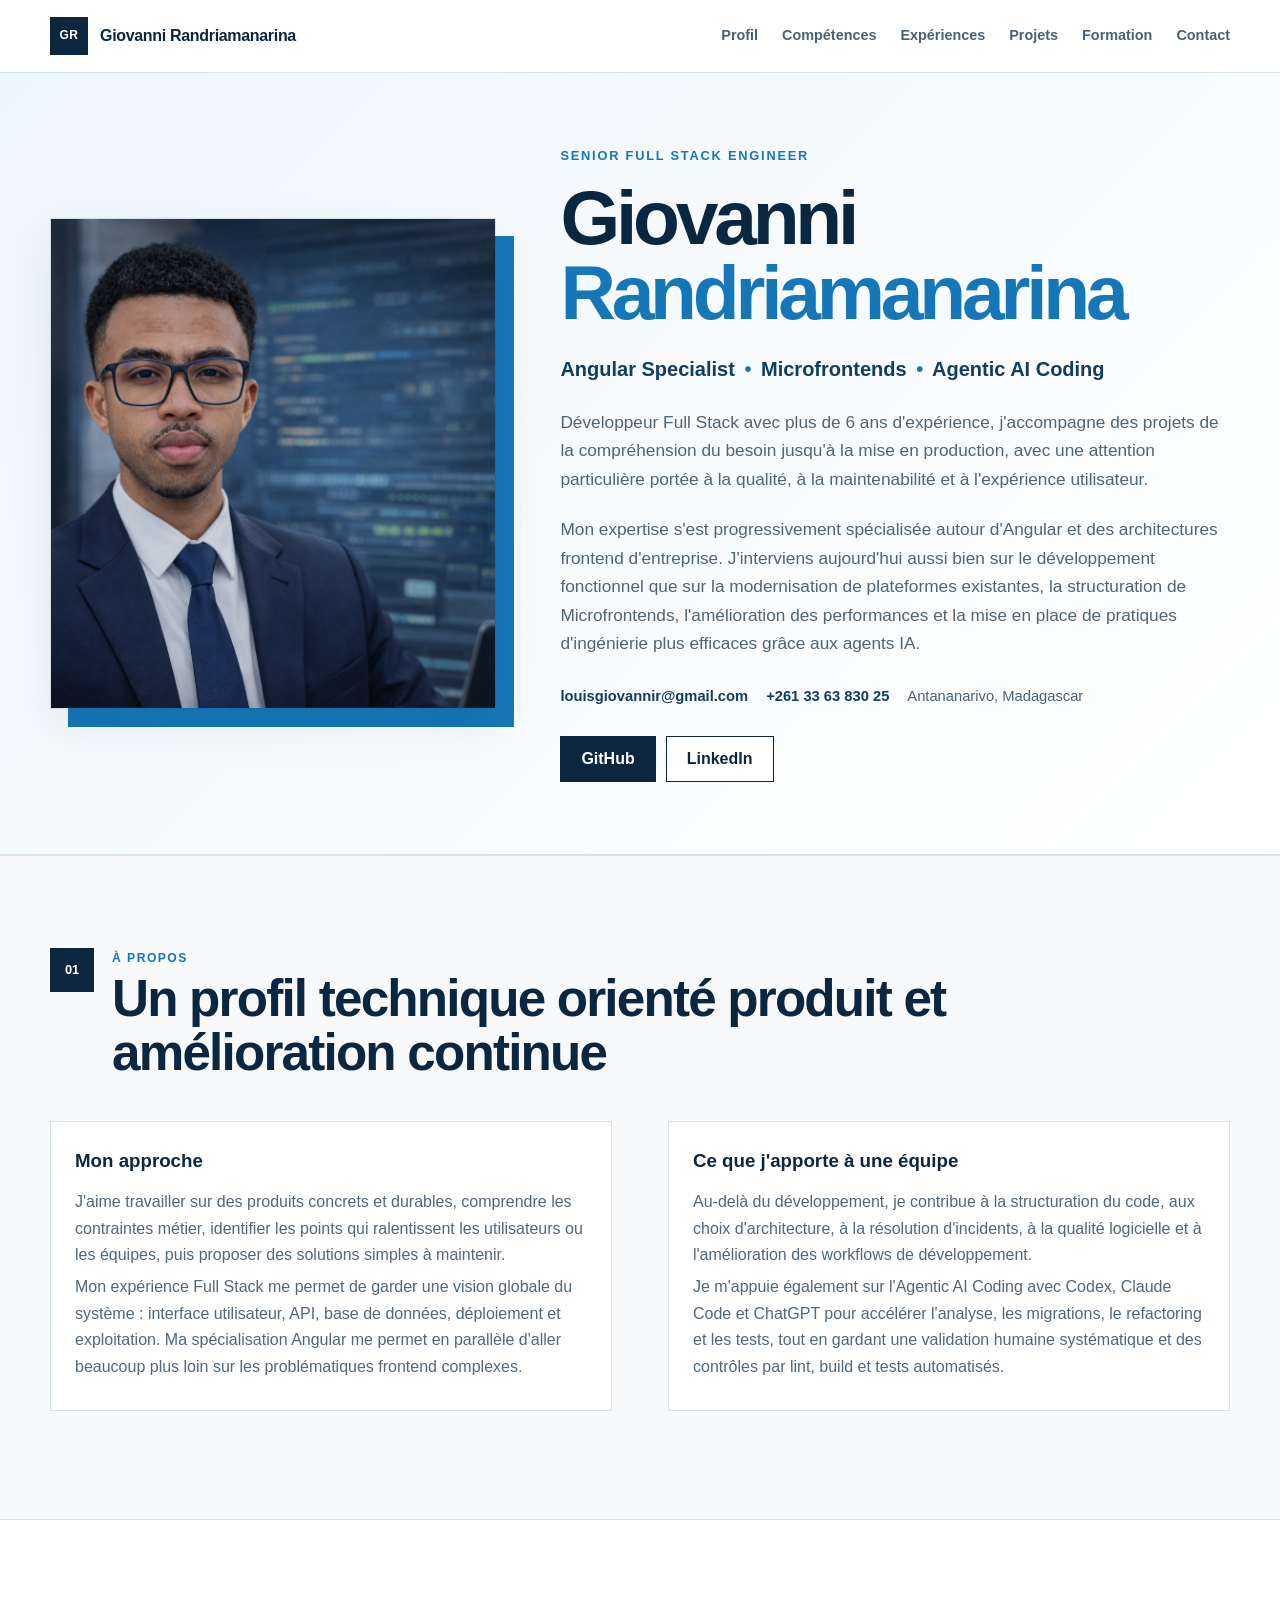
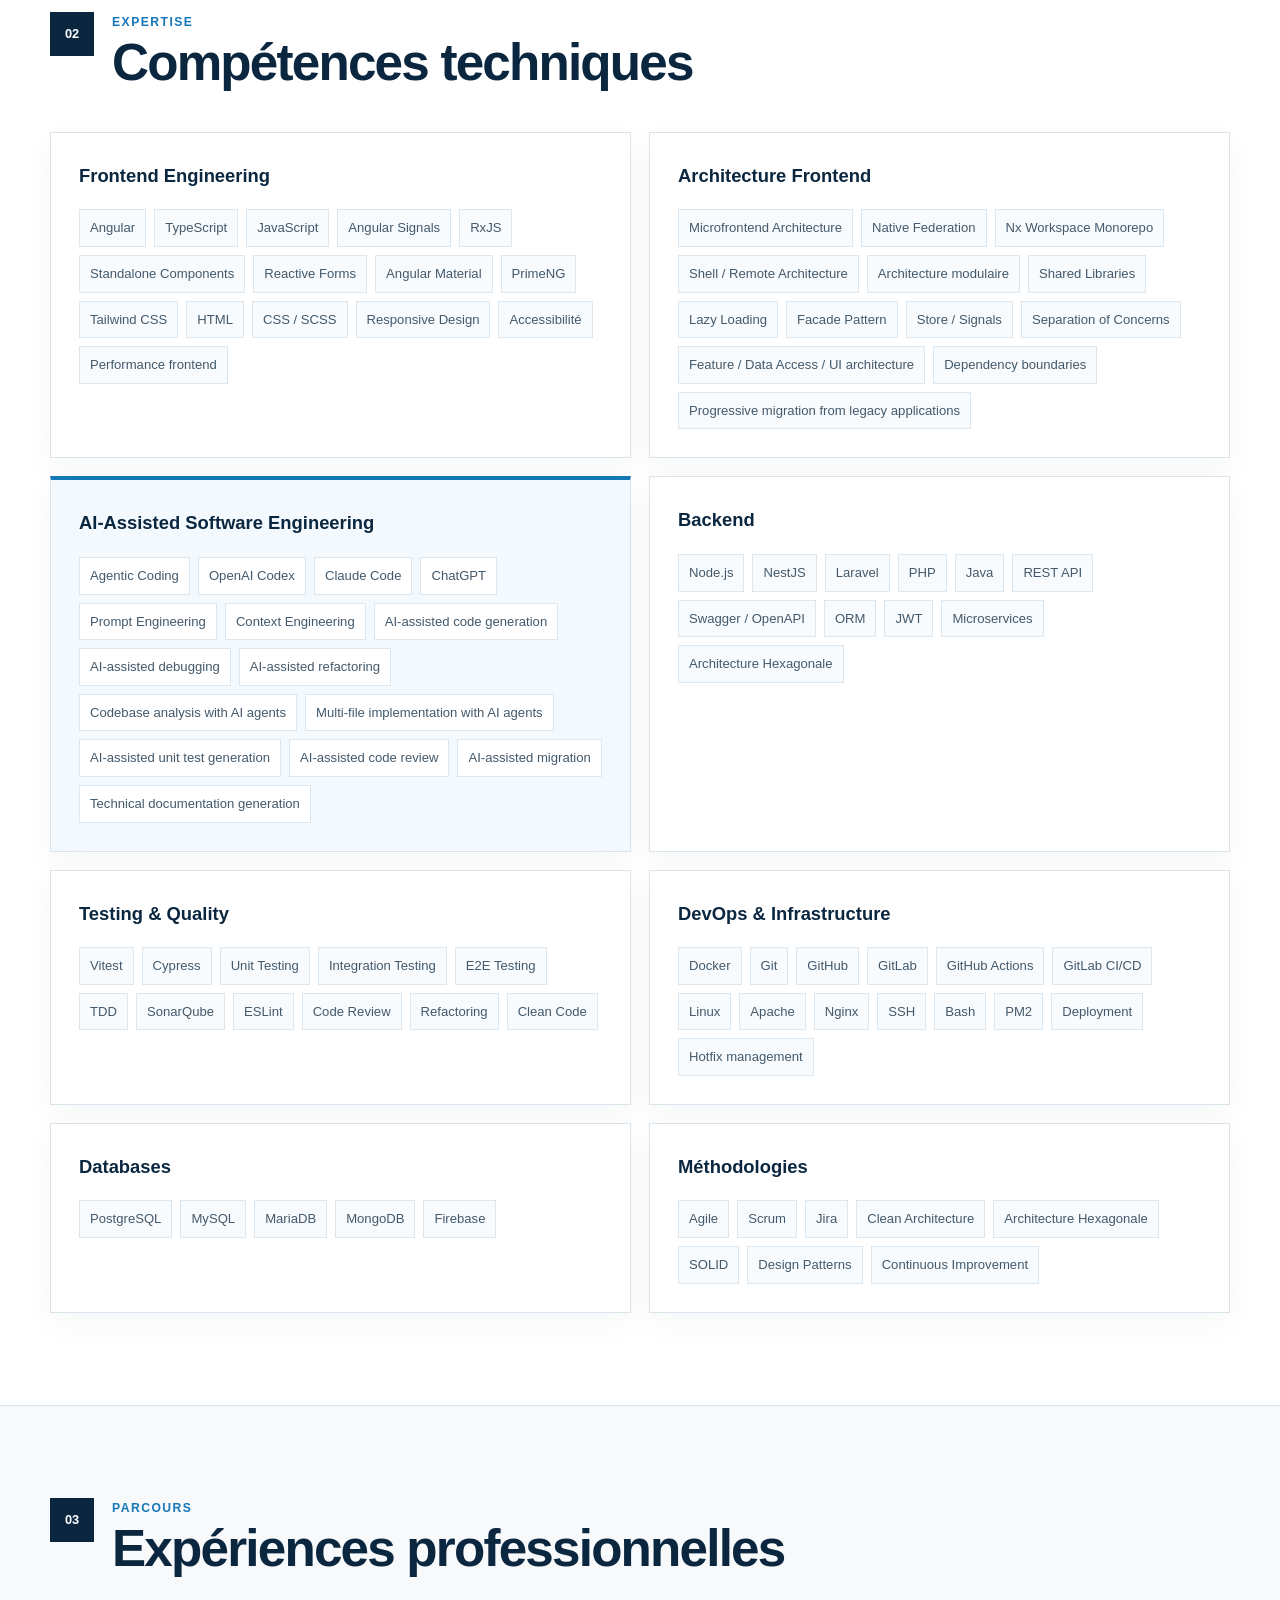
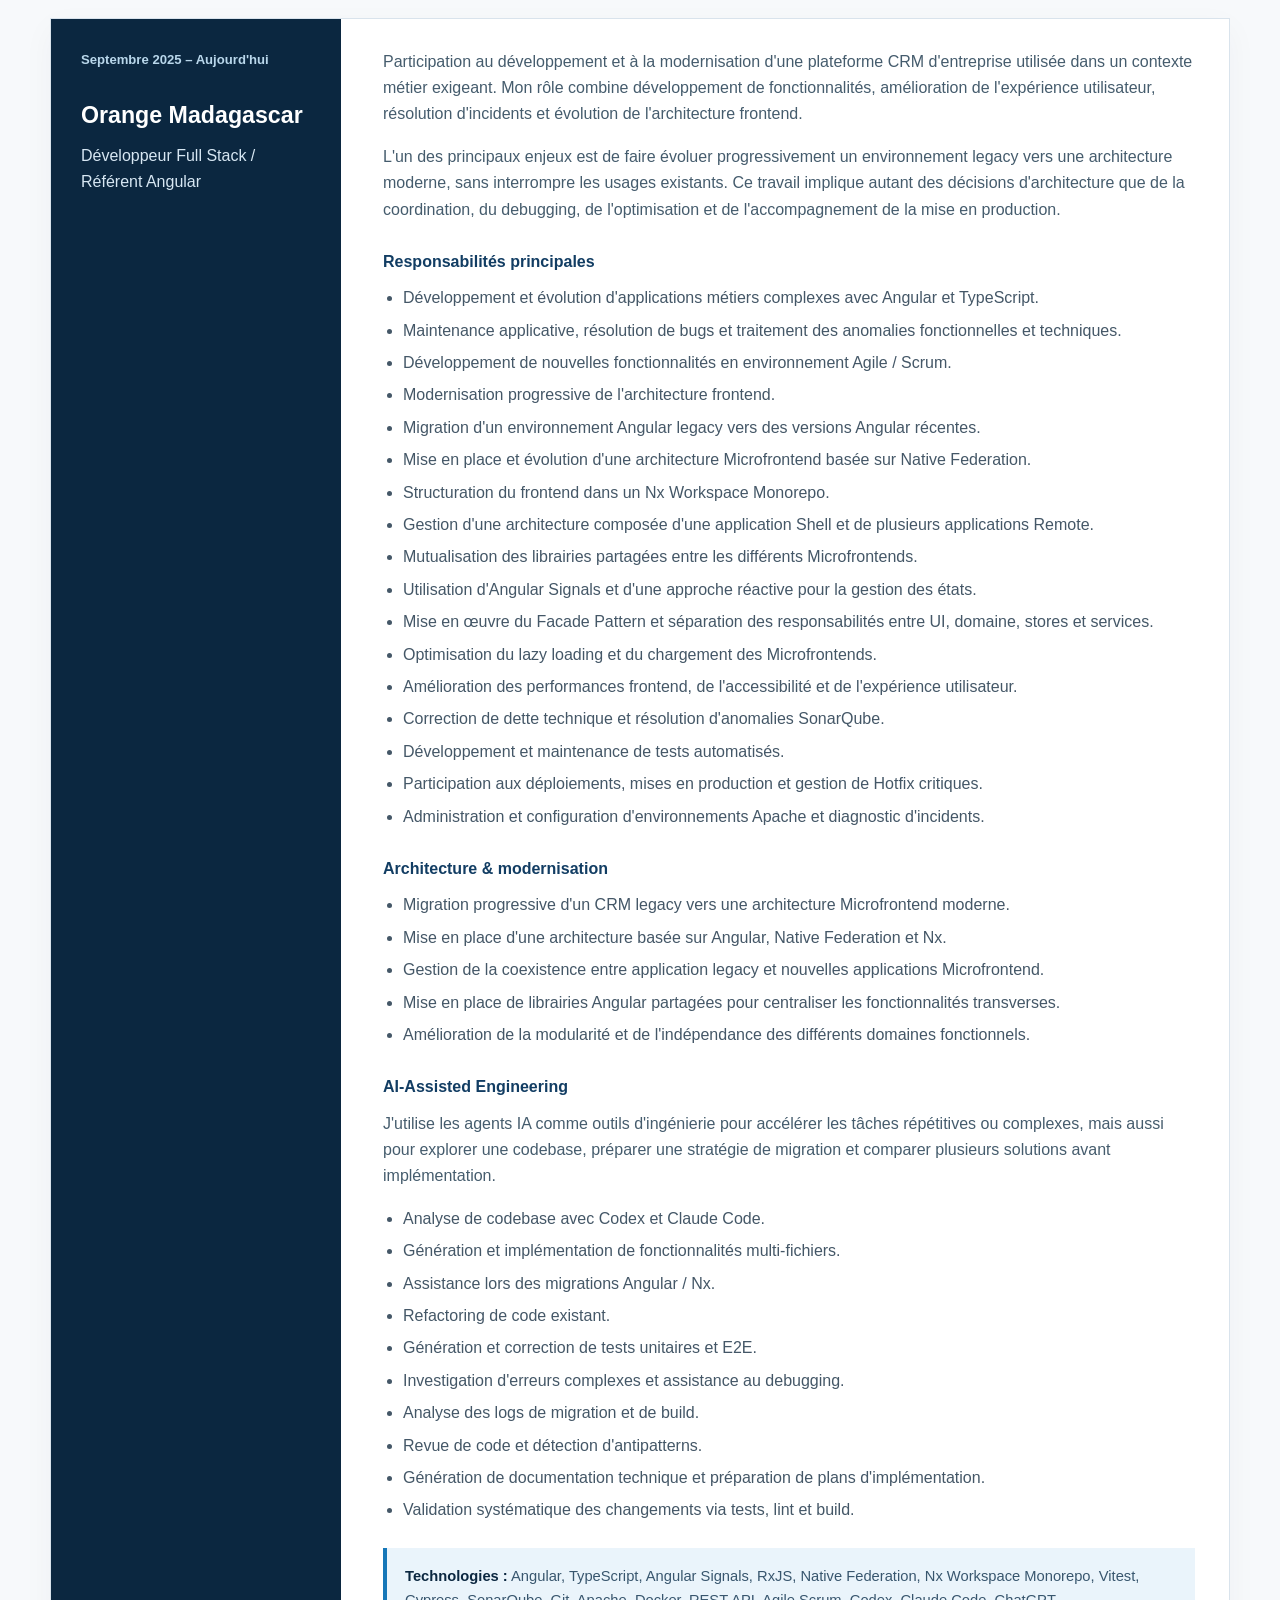
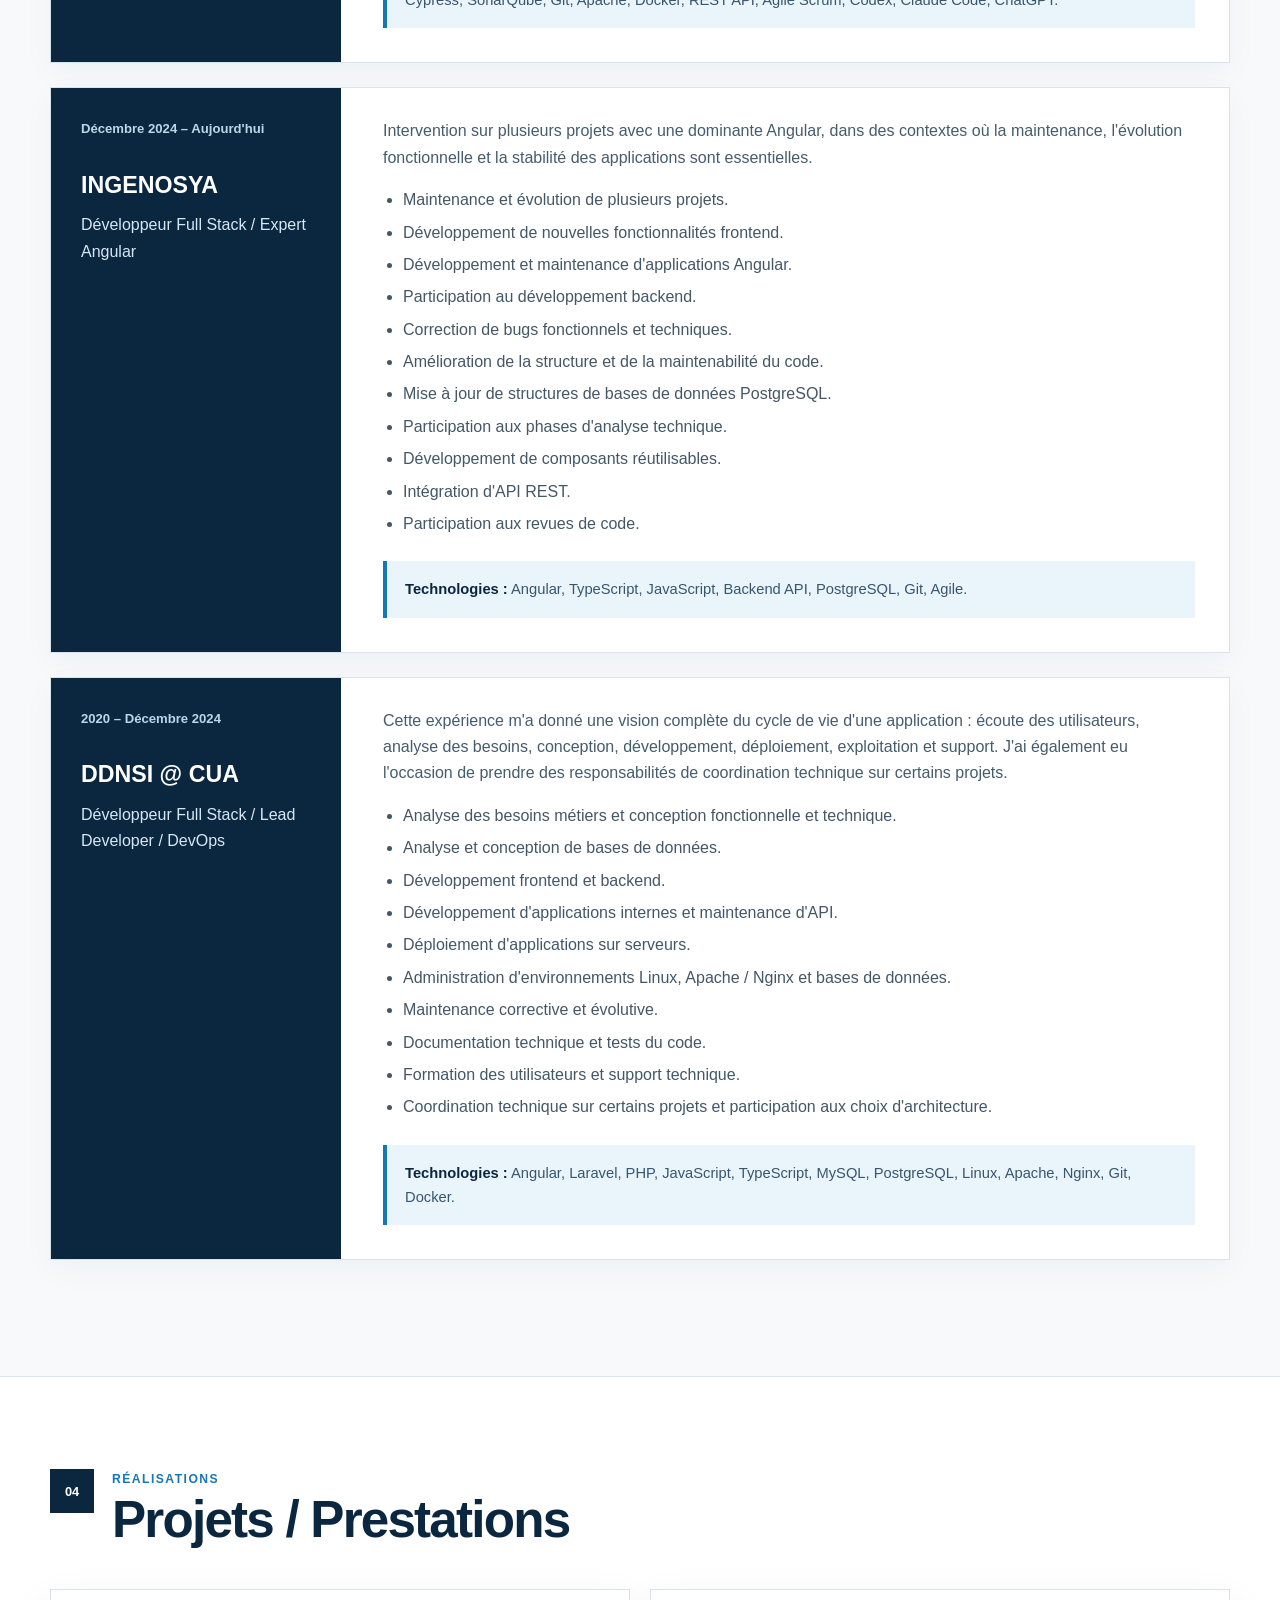
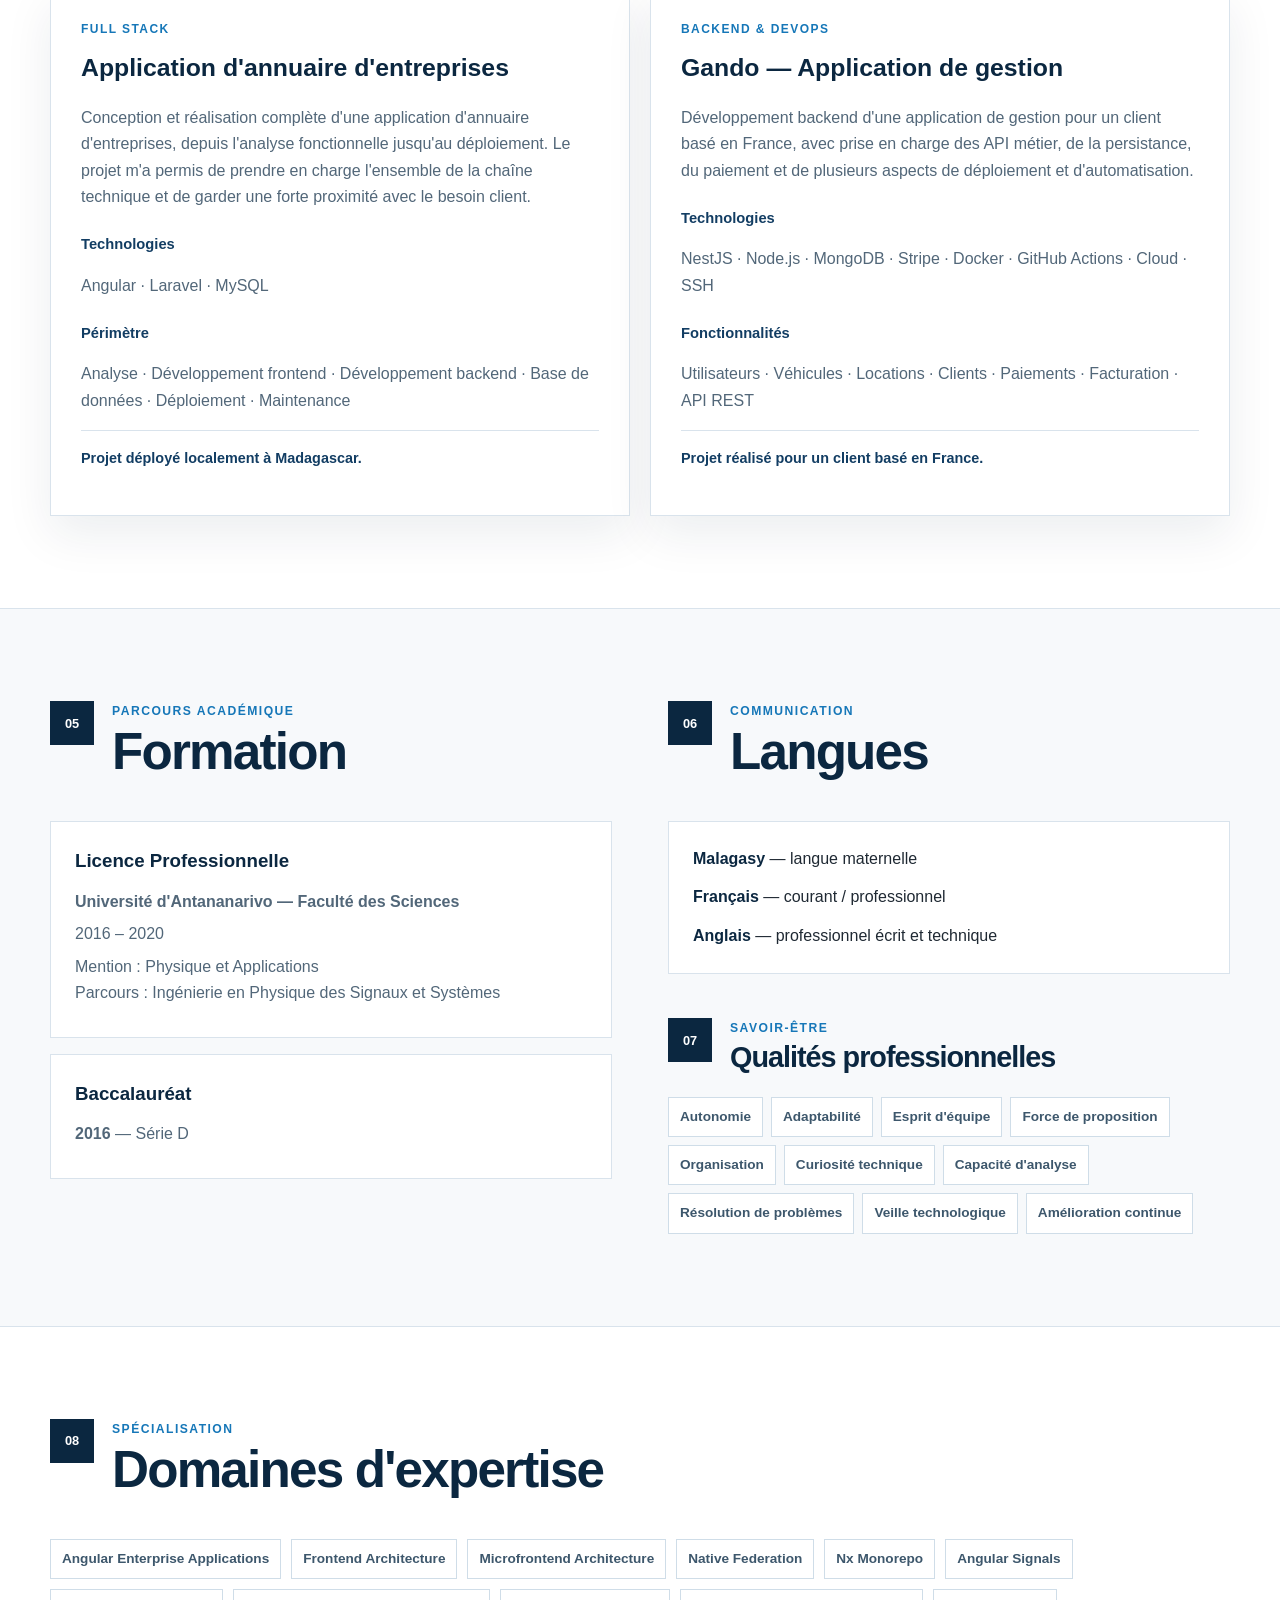
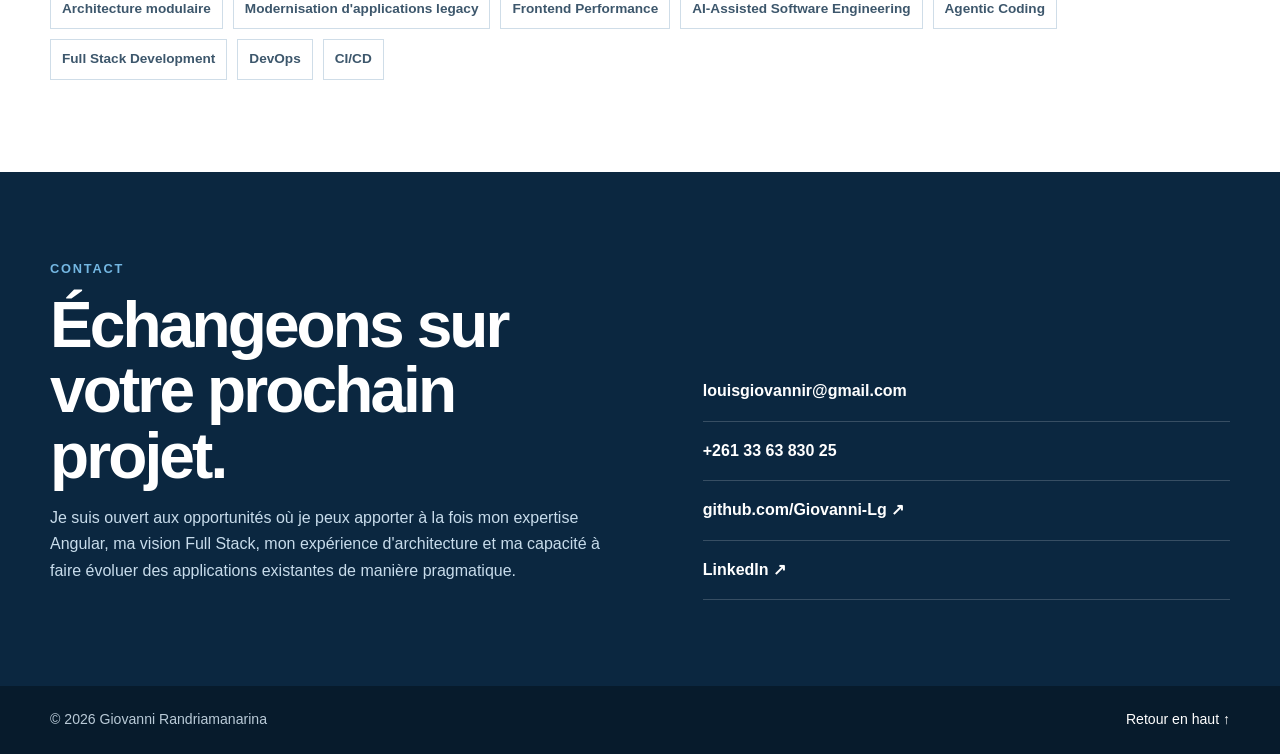
==== commit 13370800: "content: enrich profile introduction and use original photo" ====
--- a/index.html
+++ b/index.html
@@ -29,6 +29,7 @@
         <span></span><span></span><span></span>
       </button>
       <nav id="main-nav" class="main-nav" aria-label="Navigation principale">
+        <a href="#about">Profil</a>
         <a href="#skills">Compétences</a>
         <a href="#experience">Expériences</a>
         <a href="#projects">Projets</a>
@@ -42,13 +43,14 @@
     <section class="hero">
       <div class="container hero-grid">
         <div class="hero-photo-wrap reveal">
-          <img class="hero-photo" src="assets/images/profile.jpg" alt="Portrait professionnel de Giovanni Randriamanarina">
+          <img class="hero-photo" src="assets/images/profil_In.png" alt="Portrait professionnel de Giovanni Randriamanarina">
         </div>
         <div class="hero-copy reveal">
           <p class="kicker">Senior Full Stack Engineer</p>
           <h1>Giovanni <span>Randriamanarina</span></h1>
           <p class="headline">Angular Specialist <span>•</span> Microfrontends <span>•</span> Agentic AI Coding</p>
-          <p class="lead">Développeur Full Stack avec plus de 6 ans d'expérience, spécialisé en Angular, architecture frontend d'entreprise, Native Federation, Nx Workspace Monorepo et AI-assisted Software Engineering.</p>
+          <p class="lead">Développeur Full Stack avec plus de 6 ans d'expérience, j'accompagne des projets de la compréhension du besoin jusqu'à la mise en production, avec une attention particulière portée à la qualité, à la maintenabilité et à l'expérience utilisateur.</p>
+          <p class="lead">Mon expertise s'est progressivement spécialisée autour d'Angular et des architectures frontend d'entreprise. J'interviens aujourd'hui aussi bien sur le développement fonctionnel que sur la modernisation de plateformes existantes, la structuration de Microfrontends, l'amélioration des performances et la mise en place de pratiques d'ingénierie plus efficaces grâce aux agents IA.</p>
           <div class="contact-strip">
             <a href="mailto:louisgiovannir@gmail.com">louisgiovannir@gmail.com</a>
             <a href="tel:+261336383025">+261 33 63 830 25</a>
@@ -62,10 +64,31 @@
       </div>
     </section>
 
+    <section class="section alt" id="about">
+      <div class="container">
+        <div class="section-title reveal">
+          <span>01</span>
+          <div><p>À propos</p><h2>Un profil technique orienté produit et amélioration continue</h2></div>
+        </div>
+        <div class="info-grid">
+          <div class="info-card reveal">
+            <h3>Mon approche</h3>
+            <p>J'aime travailler sur des produits concrets et durables, comprendre les contraintes métier, identifier les points qui ralentissent les utilisateurs ou les équipes, puis proposer des solutions simples à maintenir.</p>
+            <p>Mon expérience Full Stack me permet de garder une vision globale du système : interface utilisateur, API, base de données, déploiement et exploitation. Ma spécialisation Angular me permet en parallèle d'aller beaucoup plus loin sur les problématiques frontend complexes.</p>
+          </div>
+          <div class="info-card reveal">
+            <h3>Ce que j'apporte à une équipe</h3>
+            <p>Au-delà du développement, je contribue à la structuration du code, aux choix d'architecture, à la résolution d'incidents, à la qualité logicielle et à l'amélioration des workflows de développement.</p>
+            <p>Je m'appuie également sur l'Agentic AI Coding avec Codex, Claude Code et ChatGPT pour accélérer l'analyse, les migrations, le refactoring et les tests, tout en gardant une validation humaine systématique et des contrôles par lint, build et tests automatisés.</p>
+          </div>
+        </div>
+      </div>
+    </section>
+
     <section class="section" id="skills">
       <div class="container">
         <div class="section-title reveal">
-          <span>01</span>
+          <span>02</span>
           <div><p>Expertise</p><h2>Compétences techniques</h2></div>
         </div>
 
@@ -84,17 +107,19 @@
 
     <section class="section alt" id="experience">
       <div class="container">
-        <div class="section-title reveal"><span>02</span><div><p>Parcours</p><h2>Expériences professionnelles</h2></div></div>
+        <div class="section-title reveal"><span>03</span><div><p>Parcours</p><h2>Expériences professionnelles</h2></div></div>
 
         <article class="experience-card reveal">
           <div class="experience-aside"><p class="date">Septembre 2025 – Aujourd'hui</p><h3>Orange Madagascar</h3><p>Développeur Full Stack / Référent Angular</p></div>
           <div class="experience-body">
-            <p class="intro">Participation au développement et à la modernisation d'une plateforme CRM d'entreprise avec une forte orientation Angular et architecture Microfrontend.</p>
+            <p class="intro">Participation au développement et à la modernisation d'une plateforme CRM d'entreprise utilisée dans un contexte métier exigeant. Mon rôle combine développement de fonctionnalités, amélioration de l'expérience utilisateur, résolution d'incidents et évolution de l'architecture frontend.</p>
+            <p class="intro">L'un des principaux enjeux est de faire évoluer progressivement un environnement legacy vers une architecture moderne, sans interrompre les usages existants. Ce travail implique autant des décisions d'architecture que de la coordination, du debugging, de l'optimisation et de l'accompagnement de la mise en production.</p>
             <h4>Responsabilités principales</h4>
-            <ul><li>Développement et évolution d'applications métiers complexes avec Angular et TypeScript.</li><li>Maintenance applicative, résolution de bugs et traitement des anomalies fonctionnelles et techniques.</li><li>Développement de nouvelles fonctionnalités en environnement Agile / Scrum.</li><li>Modernisation progressive de l'architecture frontend.</li><li>Migration d'un environnement Angular legacy vers des versions Angular récentes.</li><li>Mise en place et évolution d'une architecture Microfrontend basée sur Native Federation.</li><li>Structuration du frontend dans un Nx Workspace Monorepo.</li><li>Gestion d'une architecture composée d'une application Shell et de plusieurs applications Remote.</li><li>Mutualisation des librairies partagées entre les différents Microfrontends.</li><li>Mise en place de bonnes pratiques d'architecture Angular.</li><li>Utilisation d'Angular Signals et d'une approche réactive pour la gestion des états.</li><li>Mise en œuvre du Facade Pattern et séparation des responsabilités entre UI, domaine, stores et services.</li><li>Optimisation du lazy loading et du chargement des Microfrontends.</li><li>Amélioration des performances frontend, de l'accessibilité et de l'expérience utilisateur.</li><li>Correction de dette technique et résolution d'anomalies SonarQube.</li><li>Développement et maintenance de tests automatisés.</li><li>Participation aux déploiements, mises en production et gestion de Hotfix critiques.</li><li>Administration et configuration d'environnements Apache et diagnostic d'incidents.</li></ul>
+            <ul><li>Développement et évolution d'applications métiers complexes avec Angular et TypeScript.</li><li>Maintenance applicative, résolution de bugs et traitement des anomalies fonctionnelles et techniques.</li><li>Développement de nouvelles fonctionnalités en environnement Agile / Scrum.</li><li>Modernisation progressive de l'architecture frontend.</li><li>Migration d'un environnement Angular legacy vers des versions Angular récentes.</li><li>Mise en place et évolution d'une architecture Microfrontend basée sur Native Federation.</li><li>Structuration du frontend dans un Nx Workspace Monorepo.</li><li>Gestion d'une architecture composée d'une application Shell et de plusieurs applications Remote.</li><li>Mutualisation des librairies partagées entre les différents Microfrontends.</li><li>Utilisation d'Angular Signals et d'une approche réactive pour la gestion des états.</li><li>Mise en œuvre du Facade Pattern et séparation des responsabilités entre UI, domaine, stores et services.</li><li>Optimisation du lazy loading et du chargement des Microfrontends.</li><li>Amélioration des performances frontend, de l'accessibilité et de l'expérience utilisateur.</li><li>Correction de dette technique et résolution d'anomalies SonarQube.</li><li>Développement et maintenance de tests automatisés.</li><li>Participation aux déploiements, mises en production et gestion de Hotfix critiques.</li><li>Administration et configuration d'environnements Apache et diagnostic d'incidents.</li></ul>
             <h4>Architecture & modernisation</h4>
             <ul><li>Migration progressive d'un CRM legacy vers une architecture Microfrontend moderne.</li><li>Mise en place d'une architecture basée sur Angular, Native Federation et Nx.</li><li>Gestion de la coexistence entre application legacy et nouvelles applications Microfrontend.</li><li>Mise en place de librairies Angular partagées pour centraliser les fonctionnalités transverses.</li><li>Amélioration de la modularité et de l'indépendance des différents domaines fonctionnels.</li></ul>
             <h4>AI-Assisted Engineering</h4>
+            <p class="intro">J'utilise les agents IA comme outils d'ingénierie pour accélérer les tâches répétitives ou complexes, mais aussi pour explorer une codebase, préparer une stratégie de migration et comparer plusieurs solutions avant implémentation.</p>
             <ul><li>Analyse de codebase avec Codex et Claude Code.</li><li>Génération et implémentation de fonctionnalités multi-fichiers.</li><li>Assistance lors des migrations Angular / Nx.</li><li>Refactoring de code existant.</li><li>Génération et correction de tests unitaires et E2E.</li><li>Investigation d'erreurs complexes et assistance au debugging.</li><li>Analyse des logs de migration et de build.</li><li>Revue de code et détection d'antipatterns.</li><li>Génération de documentation technique et préparation de plans d'implémentation.</li><li>Validation systématique des changements via tests, lint et build.</li></ul>
             <div class="tech"><strong>Technologies :</strong> Angular, TypeScript, Angular Signals, RxJS, Native Federation, Nx Workspace Monorepo, Vitest, Cypress, SonarQube, Git, Apache, Docker, REST API, Agile Scrum, Codex, Claude Code, ChatGPT.</div>
           </div>
@@ -102,22 +127,22 @@
 
         <article class="experience-card reveal">
           <div class="experience-aside"><p class="date">Décembre 2024 – Aujourd'hui</p><h3>INGENOSYA</h3><p>Développeur Full Stack / Expert Angular</p></div>
-          <div class="experience-body"><ul><li>Maintenance et évolution de plusieurs projets.</li><li>Développement de nouvelles fonctionnalités frontend.</li><li>Développement et maintenance d'applications Angular.</li><li>Participation au développement backend.</li><li>Correction de bugs fonctionnels et techniques.</li><li>Amélioration de la structure et de la maintenabilité du code.</li><li>Mise à jour de structures de bases de données PostgreSQL.</li><li>Participation aux phases d'analyse technique.</li><li>Développement de composants réutilisables.</li><li>Intégration d'API REST.</li><li>Participation aux revues de code.</li></ul><div class="tech"><strong>Technologies :</strong> Angular, TypeScript, JavaScript, Backend API, PostgreSQL, Git, Agile.</div></div>
+          <div class="experience-body"><p class="intro">Intervention sur plusieurs projets avec une dominante Angular, dans des contextes où la maintenance, l'évolution fonctionnelle et la stabilité des applications sont essentielles.</p><ul><li>Maintenance et évolution de plusieurs projets.</li><li>Développement de nouvelles fonctionnalités frontend.</li><li>Développement et maintenance d'applications Angular.</li><li>Participation au développement backend.</li><li>Correction de bugs fonctionnels et techniques.</li><li>Amélioration de la structure et de la maintenabilité du code.</li><li>Mise à jour de structures de bases de données PostgreSQL.</li><li>Participation aux phases d'analyse technique.</li><li>Développement de composants réutilisables.</li><li>Intégration d'API REST.</li><li>Participation aux revues de code.</li></ul><div class="tech"><strong>Technologies :</strong> Angular, TypeScript, JavaScript, Backend API, PostgreSQL, Git, Agile.</div></div>
         </article>
 
         <article class="experience-card reveal">
           <div class="experience-aside"><p class="date">2020 – Décembre 2024</p><h3>DDNSI @ CUA</h3><p>Développeur Full Stack / Lead Developer / DevOps</p></div>
-          <div class="experience-body"><p class="intro">Participation à la conception, au développement, au déploiement et à la maintenance de plusieurs applications internes.</p><ul><li>Analyse des besoins métiers et conception fonctionnelle et technique.</li><li>Analyse et conception de bases de données.</li><li>Développement frontend et backend.</li><li>Développement d'applications internes et maintenance d'API.</li><li>Déploiement d'applications sur serveurs.</li><li>Administration d'environnements Linux, Apache / Nginx et bases de données.</li><li>Maintenance corrective et évolutive.</li><li>Documentation technique et tests du code.</li><li>Formation des utilisateurs et support technique.</li><li>Coordination technique sur certains projets et participation aux choix d'architecture.</li></ul><div class="tech"><strong>Technologies :</strong> Angular, Laravel, PHP, JavaScript, TypeScript, MySQL, PostgreSQL, Linux, Apache, Nginx, Git, Docker.</div></div>
+          <div class="experience-body"><p class="intro">Cette expérience m'a donné une vision complète du cycle de vie d'une application : écoute des utilisateurs, analyse des besoins, conception, développement, déploiement, exploitation et support. J'ai également eu l'occasion de prendre des responsabilités de coordination technique sur certains projets.</p><ul><li>Analyse des besoins métiers et conception fonctionnelle et technique.</li><li>Analyse et conception de bases de données.</li><li>Développement frontend et backend.</li><li>Développement d'applications internes et maintenance d'API.</li><li>Déploiement d'applications sur serveurs.</li><li>Administration d'environnements Linux, Apache / Nginx et bases de données.</li><li>Maintenance corrective et évolutive.</li><li>Documentation technique et tests du code.</li><li>Formation des utilisateurs et support technique.</li><li>Coordination technique sur certains projets et participation aux choix d'architecture.</li></ul><div class="tech"><strong>Technologies :</strong> Angular, Laravel, PHP, JavaScript, TypeScript, MySQL, PostgreSQL, Linux, Apache, Nginx, Git, Docker.</div></div>
         </article>
       </div>
     </section>
 
     <section class="section" id="projects">
       <div class="container">
-        <div class="section-title reveal"><span>03</span><div><p>Réalisations</p><h2>Projets / Prestations</h2></div></div>
+        <div class="section-title reveal"><span>04</span><div><p>Réalisations</p><h2>Projets / Prestations</h2></div></div>
         <div class="projects-grid">
-          <article class="project-card reveal"><p class="label">Full Stack</p><h3>Application d'annuaire d'entreprises</h3><p>Développement Full Stack complet, du frontend jusqu'au backend et au déploiement.</p><h4>Technologies</h4><p>Angular · Laravel · MySQL</p><h4>Périmètre</h4><p>Analyse · Développement frontend · Développement backend · Base de données · Déploiement · Maintenance</p><p class="note">Projet déployé localement à Madagascar.</p></article>
-          <article class="project-card reveal"><p class="label">Backend & DevOps</p><h3>Gando — Application de gestion</h3><p>Développement d'une application backend et participation aux aspects DevOps.</p><h4>Technologies</h4><p>NestJS · Node.js · MongoDB · Stripe · Docker · GitHub Actions · Cloud · SSH</p><h4>Fonctionnalités</h4><p>Utilisateurs · Véhicules · Locations · Clients · Paiements · Facturation · API REST</p><p class="note">Projet réalisé pour un client basé en France.</p></article>
+          <article class="project-card reveal"><p class="label">Full Stack</p><h3>Application d'annuaire d'entreprises</h3><p>Conception et réalisation complète d'une application d'annuaire d'entreprises, depuis l'analyse fonctionnelle jusqu'au déploiement. Le projet m'a permis de prendre en charge l'ensemble de la chaîne technique et de garder une forte proximité avec le besoin client.</p><h4>Technologies</h4><p>Angular · Laravel · MySQL</p><h4>Périmètre</h4><p>Analyse · Développement frontend · Développement backend · Base de données · Déploiement · Maintenance</p><p class="note">Projet déployé localement à Madagascar.</p></article>
+          <article class="project-card reveal"><p class="label">Backend & DevOps</p><h3>Gando — Application de gestion</h3><p>Développement backend d'une application de gestion pour un client basé en France, avec prise en charge des API métier, de la persistance, du paiement et de plusieurs aspects de déploiement et d'automatisation.</p><h4>Technologies</h4><p>NestJS · Node.js · MongoDB · Stripe · Docker · GitHub Actions · Cloud · SSH</p><h4>Fonctionnalités</h4><p>Utilisateurs · Véhicules · Locations · Clients · Paiements · Facturation · API REST</p><p class="note">Projet réalisé pour un client basé en France.</p></article>
         </div>
       </div>
     </section>
@@ -125,26 +150,26 @@
     <section class="section alt" id="education">
       <div class="container info-grid">
         <div>
-          <div class="section-title reveal"><span>04</span><div><p>Parcours académique</p><h2>Formation</h2></div></div>
+          <div class="section-title reveal"><span>05</span><div><p>Parcours académique</p><h2>Formation</h2></div></div>
           <div class="info-card reveal"><h3>Licence Professionnelle</h3><p><strong>Université d'Antananarivo — Faculté des Sciences</strong></p><p>2016 – 2020</p><p>Mention : Physique et Applications<br>Parcours : Ingénierie en Physique des Signaux et Systèmes</p></div>
           <div class="info-card reveal"><h3>Baccalauréat</h3><p><strong>2016</strong> — Série D</p></div>
         </div>
         <div>
-          <div class="section-title reveal"><span>05</span><div><p>Communication</p><h2>Langues</h2></div></div>
+          <div class="section-title reveal"><span>06</span><div><p>Communication</p><h2>Langues</h2></div></div>
           <div class="info-card reveal"><ul class="clean-list"><li><strong>Malagasy</strong> — langue maternelle</li><li><strong>Français</strong> — courant / professionnel</li><li><strong>Anglais</strong> — professionnel écrit et technique</li></ul></div>
-          <div class="section-title small reveal"><span>06</span><div><p>Savoir-être</p><h2>Qualités professionnelles</h2></div></div>
+          <div class="section-title small reveal"><span>07</span><div><p>Savoir-être</p><h2>Qualités professionnelles</h2></div></div>
           <div class="tags reveal"><span>Autonomie</span><span>Adaptabilité</span><span>Esprit d'équipe</span><span>Force de proposition</span><span>Organisation</span><span>Curiosité technique</span><span>Capacité d'analyse</span><span>Résolution de problèmes</span><span>Veille technologique</span><span>Amélioration continue</span></div>
         </div>
       </div>
     </section>
 
     <section class="section expertise-domain">
-      <div class="container"><div class="section-title reveal"><span>07</span><div><p>Spécialisation</p><h2>Domaines d'expertise</h2></div></div><div class="domain-grid reveal"><span>Angular Enterprise Applications</span><span>Frontend Architecture</span><span>Microfrontend Architecture</span><span>Native Federation</span><span>Nx Monorepo</span><span>Angular Signals</span><span>Architecture modulaire</span><span>Modernisation d'applications legacy</span><span>Frontend Performance</span><span>AI-Assisted Software Engineering</span><span>Agentic Coding</span><span>Full Stack Development</span><span>DevOps</span><span>CI/CD</span></div></div>
+      <div class="container"><div class="section-title reveal"><span>08</span><div><p>Spécialisation</p><h2>Domaines d'expertise</h2></div></div><div class="domain-grid reveal"><span>Angular Enterprise Applications</span><span>Frontend Architecture</span><span>Microfrontend Architecture</span><span>Native Federation</span><span>Nx Monorepo</span><span>Angular Signals</span><span>Architecture modulaire</span><span>Modernisation d'applications legacy</span><span>Frontend Performance</span><span>AI-Assisted Software Engineering</span><span>Agentic Coding</span><span>Full Stack Development</span><span>DevOps</span><span>CI/CD</span></div></div>
     </section>
 
     <section class="contact" id="contact">
       <div class="container contact-grid">
-        <div class="reveal"><p class="kicker">Contact</p><h2>Échangeons sur votre prochain projet.</h2><p>Angular, architecture frontend, Microfrontends, Full Stack ou AI-assisted Software Engineering.</p></div>
+        <div class="reveal"><p class="kicker">Contact</p><h2>Échangeons sur votre prochain projet.</h2><p>Je suis ouvert aux opportunités où je peux apporter à la fois mon expertise Angular, ma vision Full Stack, mon expérience d'architecture et ma capacité à faire évoluer des applications existantes de manière pragmatique.</p></div>
         <div class="contact-links reveal"><a href="mailto:louisgiovannir@gmail.com">louisgiovannir@gmail.com</a><a href="tel:+261336383025">+261 33 63 830 25</a><a href="https://github.com/Giovanni-Lg" target="_blank" rel="noreferrer">github.com/Giovanni-Lg ↗</a><a href="https://www.linkedin.com/in/louis-giovanni-randriamanarina-developer/" target="_blank" rel="noreferrer">LinkedIn ↗</a></div>
       </div>
     </section>
@@ -153,4 +178,4 @@
   <footer class="site-footer"><div class="container footer-inner"><span>© <span id="year"></span> Giovanni Randriamanarina</span><a href="#top">Retour en haut ↑</a></div></footer>
   <script src="assets/js/main.js" defer></script>
 </body>
-</html>
+</html>
--- a/assets/css/styles.css
+++ b/assets/css/styles.css
@@ -1,30 +1,31 @@
 :root {
-  --black: #050505;
-  --black-soft: #111111;
+  --navy: #0b2740;
+  --navy-2: #123d63;
+  --blue: #1677b8;
+  --blue-soft: #eaf4fb;
+  --blue-light: #f4f9fd;
   --white: #ffffff;
-  --off-white: #f5f5f2;
-  --gray: #707070;
-  --gray-light: #d9d9d4;
-  --orange: #ff7900;
+  --ink: #1f2933;
+  --muted: #64748b;
+  --line: #d9e3ec;
+  --surface: #f7f9fb;
   --max: 1180px;
-  --border: 1px solid rgba(5, 5, 5, 0.14);
+  --shadow: 0 18px 45px rgba(14, 42, 67, .08);
 }
 
 * { box-sizing: border-box; }
 html { scroll-behavior: smooth; }
 body {
   margin: 0;
+  font-family: Inter, Arial, sans-serif;
+  color: var(--ink);
   background: var(--white);
-  color: var(--black);
-  font-family: Inter, Arial, sans-serif;
-  font-size: 16px;
   line-height: 1.65;
   -webkit-font-smoothing: antialiased;
 }
-
 body.menu-open { overflow: hidden; }
 a { color: inherit; }
-img { max-width: 100%; }
+img { max-width: 100%; display: block; }
 button, a { -webkit-tap-highlight-color: transparent; }
 
 .skip-link {
@@ -32,30 +33,25 @@
   top: -80px;
   left: 16px;
   z-index: 999;
-  background: var(--orange);
-  color: var(--black);
+  background: var(--blue);
+  color: #fff;
   padding: 10px 14px;
   font-weight: 700;
   text-decoration: none;
 }
 .skip-link:focus { top: 12px; }
-
-.container {
-  width: min(calc(100% - 40px), var(--max));
-  margin-inline: auto;
-}
+.container { width: min(calc(100% - 40px), var(--max)); margin-inline: auto; }
 
 .site-header {
   position: sticky;
   top: 0;
   z-index: 100;
-  background: rgba(5, 5, 5, 0.96);
-  color: var(--white);
-  border-bottom: 1px solid rgba(255,255,255,.12);
+  background: rgba(255,255,255,.96);
+  border-bottom: 1px solid var(--line);
   backdrop-filter: blur(10px);
 }
 .nav-wrap {
-  min-height: 68px;
+  min-height: 72px;
   display: flex;
   align-items: center;
   justify-content: space-between;
@@ -64,247 +60,175 @@
 .brand {
   display: inline-flex;
   align-items: center;
-  gap: 10px;
+  gap: 12px;
   text-decoration: none;
-  font-weight: 800;
+  color: var(--navy);
+  font-weight: 800;
+  letter-spacing: -.02em;
 }
 .brand-mark {
-  width: 34px;
-  height: 34px;
+  width: 38px;
+  height: 38px;
   display: grid;
   place-items: center;
-  background: var(--orange);
-  color: var(--black);
-}
-.brand-text { letter-spacing: -.03em; }
+  background: var(--navy);
+  color: #fff;
+  font-size: .75rem;
+  letter-spacing: .05em;
+}
 .main-nav { display: flex; align-items: center; gap: 24px; }
 .main-nav a {
   text-decoration: none;
+  color: #496174;
   font-size: .9rem;
-  font-weight: 600;
-  color: rgba(255,255,255,.8);
-}
-.main-nav a:hover, .main-nav a:focus-visible { color: var(--orange); }
-.menu-toggle {
-  display: none;
-  border: 0;
-  background: transparent;
-  width: 42px;
-  height: 42px;
-  padding: 9px;
-}
-.menu-toggle span {
-  display: block;
-  height: 2px;
+  font-weight: 700;
+}
+.main-nav a:hover, .main-nav a:focus-visible { color: var(--blue); }
+.menu-toggle { display: none; border: 0; background: transparent; width: 42px; height: 42px; padding: 9px; }
+.menu-toggle span { display: block; height: 2px; background: var(--navy); margin: 5px 0; }
+
+.hero {
+  background: linear-gradient(135deg, #edf6fc 0%, #f8fbfd 55%, #ffffff 100%);
+  border-bottom: 1px solid var(--line);
+}
+.hero-grid {
+  display: grid;
+  grid-template-columns: minmax(300px, .8fr) minmax(0, 1.2fr);
+  gap: 64px;
+  align-items: center;
+  padding-block: 72px;
+}
+.hero-photo-wrap { position: relative; }
+.hero-photo-wrap::before {
+  content: "";
+  position: absolute;
+  inset: 18px -18px -18px 18px;
+  background: var(--blue);
+  z-index: 0;
+}
+.hero-photo {
+  position: relative;
+  z-index: 1;
+  width: 100%;
+  aspect-ratio: 4 / 4.4;
+  object-fit: cover;
+  object-position: 34% center;
+  border: 1px solid rgba(11,39,64,.12);
+  box-shadow: var(--shadow);
+}
+.kicker {
+  margin: 0 0 14px;
+  color: var(--blue);
+  font-size: .8rem;
+  font-weight: 800;
+  text-transform: uppercase;
+  letter-spacing: .14em;
+}
+.hero h1 {
+  margin: 0;
+  color: var(--navy);
+  font-size: clamp(3rem, 6vw, 5.6rem);
+  line-height: .98;
+  letter-spacing: -.055em;
+}
+.hero h1 span { color: var(--blue); }
+.headline {
+  margin: 22px 0 0;
+  color: var(--navy-2);
+  font-size: clamp(1rem, 2vw, 1.25rem);
+  font-weight: 800;
+}
+.headline span { color: var(--blue); padding-inline: 4px; }
+.lead { max-width: 790px; color: #516475; font-size: 1.08rem; margin-top: 22px; }
+.contact-strip { display: flex; flex-wrap: wrap; gap: 8px 18px; margin-top: 26px; color: #4b6072; font-size: .92rem; }
+.contact-strip a { text-decoration: none; font-weight: 700; color: var(--navy-2); }
+.contact-strip a:hover { color: var(--blue); }
+.hero-actions { display: flex; flex-wrap: wrap; gap: 10px; margin-top: 28px; }
+.btn { display: inline-flex; align-items: center; justify-content: center; min-height: 46px; padding: 0 20px; text-decoration: none; font-weight: 800; border: 1px solid var(--navy); }
+.btn.primary { background: var(--navy); color: #fff; }
+.btn.primary:hover { background: var(--blue); border-color: var(--blue); }
+.btn.secondary { color: var(--navy); background: #fff; }
+.btn.secondary:hover { color: var(--blue); border-color: var(--blue); }
+
+.section { padding: 92px 0; }
+.section.alt { background: var(--surface); border-block: 1px solid var(--line); }
+.section-title { display: flex; align-items: flex-start; gap: 18px; margin-bottom: 42px; }
+.section-title > span {
+  min-width: 44px;
+  height: 44px;
+  display: grid;
+  place-items: center;
+  background: var(--navy);
+  color: #fff;
+  font-size: .8rem;
+  font-weight: 800;
+}
+.section-title p { margin: 0 0 4px; color: var(--blue); font-size: .76rem; font-weight: 800; text-transform: uppercase; letter-spacing: .12em; }
+.section-title h2 { margin: 0; color: var(--navy); font-size: clamp(2rem, 4vw, 3.3rem); line-height: 1.05; letter-spacing: -.035em; }
+.section-title.small { margin-top: 44px; margin-bottom: 24px; }
+.section-title.small h2 { font-size: 1.8rem; }
+
+.skills-grid { display: grid; grid-template-columns: repeat(2, minmax(0, 1fr)); gap: 18px; }
+.skill-card { background: #fff; border: 1px solid var(--line); padding: 28px; box-shadow: 0 10px 30px rgba(17,55,86,.04); }
+.skill-card.feature { border-top: 4px solid var(--blue); background: var(--blue-light); }
+.skill-card h3 { margin: 0 0 18px; color: var(--navy); font-size: 1.15rem; }
+.skill-card ul { margin: 0; padding: 0; list-style: none; display: flex; flex-wrap: wrap; gap: 8px; }
+.skill-card li { padding: 7px 10px; border: 1px solid #dce7ef; background: #f8fbfd; font-size: .82rem; color: #43596b; }
+.feature li { background: #fff; }
+
+.experience-card {
+  display: grid;
+  grid-template-columns: 290px minmax(0, 1fr);
+  gap: 42px;
   background: #fff;
-  margin: 5px 0;
-}
-
-.section { padding: 104px 0; }
-.section-dark { background: var(--black); color: var(--white); }
-.section-muted { background: var(--off-white); }
-
-.hero { min-height: calc(100vh - 68px); display: grid; align-items: center; }
-.hero-grid {
-  display: grid;
-  grid-template-columns: minmax(0, 1.65fr) minmax(300px, .75fr);
-  gap: 72px;
-  align-items: center;
-  padding-block: 80px;
-}
-.eyebrow {
-  margin: 0 0 18px;
-  color: var(--orange);
-  font-size: .8rem;
-  font-weight: 800;
-  text-transform: uppercase;
-  letter-spacing: .13em;
-}
-.eyebrow.dark { color: #8b4700; }
-.hero h1, .section-heading h2, .contact h2 {
-  margin: 0;
-  line-height: 1.02;
-  letter-spacing: -.055em;
-}
-.hero h1 { font-size: clamp(3rem, 7vw, 6.6rem); max-width: 950px; }
-.hero h1 span { color: var(--orange); }
-.hero-lead {
-  max-width: 780px;
-  margin: 28px 0 0;
-  color: rgba(255,255,255,.7);
-  font-size: clamp(1rem, 1.8vw, 1.2rem);
-}
-.hero-actions { display: flex; flex-wrap: wrap; gap: 12px; margin-top: 34px; }
-.btn {
-  display: inline-flex;
-  align-items: center;
-  justify-content: center;
-  min-height: 48px;
-  padding: 0 20px;
-  font-weight: 800;
-  text-decoration: none;
-  border: 1px solid transparent;
-}
-.btn-primary { background: var(--orange); color: var(--black); }
-.btn-primary:hover { background: #ff8a1f; }
-.btn-secondary { border-color: rgba(255,255,255,.3); color: #fff; }
-.btn-secondary:hover { border-color: var(--orange); color: var(--orange); }
-.hero-tags {
-  list-style: none;
-  padding: 0;
-  margin: 34px 0 0;
-  display: flex;
-  flex-wrap: wrap;
-  gap: 8px;
-}
-.hero-tags li, .stack-row span, .ai-list span {
-  border: 1px solid rgba(255,255,255,.18);
-  padding: 7px 10px;
-  font-size: .78rem;
-  font-weight: 700;
-}
-.hero-panel {
-  border-top: 6px solid var(--orange);
-  background: var(--white);
-  color: var(--black);
-  padding: 28px;
-}
-.status {
-  display: flex;
-  align-items: center;
-  gap: 9px;
-  font-weight: 800;
-  margin-bottom: 32px;
-}
-.status-dot { width: 9px; height: 9px; background: #2c9c55; border-radius: 50%; box-shadow: 0 0 0 5px rgba(44,156,85,.12); }
-.panel-label {
-  margin: 20px 0 3px;
-  color: var(--gray);
-  font-size: .72rem;
-  text-transform: uppercase;
-  letter-spacing: .08em;
-  font-weight: 800;
-}
-.panel-value { margin: 0; font-weight: 700; }
-.panel-links { border-top: var(--border); margin-top: 26px; padding-top: 20px; display: flex; gap: 18px; flex-wrap: wrap; }
-.panel-links a { font-weight: 800; text-decoration: none; }
-.panel-links a:hover { color: var(--orange); }
-
-.two-col, .ai-grid, .education-grid, .contact-grid {
-  display: grid;
-  grid-template-columns: .9fr 1.1fr;
-  gap: 80px;
-  align-items: start;
-}
-.section-heading h2, .contact h2 { font-size: clamp(2.4rem, 5vw, 4.8rem); max-width: 820px; }
-.prose { font-size: 1.08rem; }
-.prose p:first-child { margin-top: 0; }
-.prose p { color: #343434; }
-
-.expertise-grid {
-  margin-top: 56px;
-  display: grid;
-  grid-template-columns: repeat(3, 1fr);
-  border-top: var(--border);
-  border-left: var(--border);
-}
-.expertise-card {
-  min-height: 265px;
-  padding: 28px;
-  border-right: var(--border);
-  border-bottom: var(--border);
-  background: #fff;
-}
-.expertise-card h3 { margin: 42px 0 14px; font-size: 1.35rem; letter-spacing: -.03em; }
-.expertise-card p { margin: 0; color: #555; }
-.card-number { font-size: .75rem; font-weight: 800; color: var(--gray); }
-.accent-card { background: var(--orange); }
-.accent-card p, .accent-card .card-number { color: var(--black); }
-
-.ai-grid { align-items: stretch; }
-.ai-content {
-  border-left: 1px solid rgba(255,255,255,.22);
-  padding-left: 46px;
-  font-size: 1.08rem;
-}
-.ai-content > p { color: rgba(255,255,255,.7); margin-top: 0; }
-.ai-list { display: flex; flex-wrap: wrap; gap: 8px; margin-top: 28px; }
-.ai-list span { border-color: rgba(255,255,255,.2); }
-
-.timeline { margin-top: 60px; border-top: var(--border); }
-.timeline-item {
-  display: grid;
-  grid-template-columns: 280px 1fr;
-  gap: 50px;
-  padding: 42px 0;
-  border-bottom: var(--border);
-}
-.timeline-meta { display: flex; flex-direction: column; gap: 8px; }
-.timeline-date { color: var(--gray); font-size: .9rem; }
-.timeline-company { font-weight: 800; }
-.timeline-body h3 { margin: 0 0 14px; font-size: clamp(1.4rem, 3vw, 2.1rem); letter-spacing: -.035em; }
-.timeline-body p { margin: 0 0 18px; color: #444; }
-.timeline-body ul { padding-left: 20px; color: #3f3f3f; }
-.stack-row { display: flex; flex-wrap: wrap; gap: 7px; margin-top: 22px; }
-.stack-row span { border-color: rgba(5,5,5,.17); background: #fff; }
-
-.projects-grid {
-  margin-top: 56px;
-  display: grid;
-  grid-template-columns: repeat(2, 1fr);
-  gap: 18px;
-}
-.project-card {
-  background: #fff;
-  border: var(--border);
-  padding: 32px;
-  min-height: 270px;
-  display: flex;
-  flex-direction: column;
-  justify-content: space-between;
-}
-.project-featured { grid-column: span 2; min-height: 340px; background: var(--black); color: #fff; border-color: var(--black); }
-.project-card h3 { font-size: 2rem; margin: 8px 0 14px; letter-spacing: -.04em; }
-.project-card p { color: #555; max-width: 780px; }
-.project-featured p { color: rgba(255,255,255,.68); }
-.project-featured .stack-row span { background: transparent; border-color: rgba(255,255,255,.2); }
-.project-type { margin: 0; font-size: .78rem; font-weight: 800; text-transform: uppercase; letter-spacing: .1em; color: #8b4700 !important; }
-.project-featured .project-type { color: var(--orange) !important; }
-
-.stack-groups { margin-top: 54px; border-top: 2px solid var(--black); }
-.stack-groups > div {
-  display: grid;
-  grid-template-columns: 230px 1fr;
-  gap: 24px;
-  padding: 22px 0;
-  border-bottom: var(--border);
-}
-.stack-groups h3, .stack-groups p { margin: 0; }
-.stack-groups h3 { font-size: 1rem; }
-.stack-groups p { color: #4d4d4d; }
-
-.education-section { border-top: var(--border); }
-.education-content { display: grid; gap: 28px; }
-.education-item { border-left: 4px solid var(--orange); padding-left: 20px; }
-.education-item strong, .education-item span { display: block; }
-.education-item span { color: #555; margin-top: 5px; }
-
-.contact { padding: 100px 0; }
-.contact-grid { align-items: end; }
-.contact p { color: rgba(255,255,255,.68); max-width: 720px; }
-.contact-actions { display: grid; }
-.contact-actions a {
-  padding: 18px 0;
-  border-bottom: 1px solid rgba(255,255,255,.2);
-  text-decoration: none;
-  font-weight: 800;
-}
-.contact-actions a:hover { color: var(--orange); }
-.site-footer { background: var(--black); color: rgba(255,255,255,.6); border-top: 1px solid rgba(255,255,255,.12); }
-.footer-inner { min-height: 72px; display: flex; align-items: center; justify-content: space-between; gap: 20px; font-size: .88rem; }
-.footer-inner a { text-decoration: none; color: #fff; }
-
-.reveal { opacity: 0; transform: translateY(20px); transition: opacity .65s ease, transform .65s ease; }
+  border: 1px solid var(--line);
+  margin-bottom: 24px;
+  box-shadow: 0 10px 30px rgba(17,55,86,.04);
+}
+.experience-aside { padding: 30px; background: var(--navy); color: #fff; }
+.experience-aside .date { margin: 0 0 26px; color: #b9d7eb; font-size: .82rem; font-weight: 700; }
+.experience-aside h3 { margin: 0 0 8px; font-size: 1.45rem; }
+.experience-aside p:last-child { margin: 0; color: #d7e7f3; }
+.experience-body { padding: 30px 34px 34px 0; }
+.experience-body .intro { margin-top: 0; color: #455c6d; font-size: 1rem; }
+.experience-body h4 { margin: 26px 0 10px; color: var(--navy-2); font-size: 1rem; }
+.experience-body ul { margin: 0; padding-left: 20px; color: #445767; }
+.experience-body li { margin-bottom: 6px; }
+.tech { margin-top: 24px; padding: 16px 18px; background: var(--blue-soft); border-left: 4px solid var(--blue); color: #38566e; font-size: .92rem; }
+.tech strong { color: var(--navy); }
+
+.projects-grid { display: grid; grid-template-columns: repeat(2, minmax(0,1fr)); gap: 20px; }
+.project-card { border: 1px solid var(--line); padding: 30px; background: #fff; box-shadow: var(--shadow); }
+.project-card .label { margin: 0; color: var(--blue); font-size: .75rem; font-weight: 800; text-transform: uppercase; letter-spacing: .12em; }
+.project-card h3 { margin: 8px 0 14px; color: var(--navy); font-size: 1.55rem; }
+.project-card h4 { margin: 22px 0 6px; color: var(--navy-2); font-size: .92rem; }
+.project-card p { color: #526779; }
+.project-card .note { border-top: 1px solid var(--line); padding-top: 16px; font-size: .9rem; font-weight: 700; color: var(--navy-2); }
+
+.info-grid { display: grid; grid-template-columns: repeat(2, minmax(0,1fr)); gap: 56px; }
+.info-card { background: #fff; border: 1px solid var(--line); padding: 24px; margin-bottom: 16px; }
+.info-card h3 { margin: 0 0 12px; color: var(--navy); }
+.info-card p { margin: 6px 0; color: #526779; }
+.clean-list { margin: 0; padding: 0; list-style: none; display: grid; gap: 12px; }
+.clean-list strong { color: var(--navy); }
+.tags { display: flex; flex-wrap: wrap; gap: 8px; }
+.tags span, .domain-grid span { border: 1px solid #cfdde8; background: #fff; padding: 8px 11px; color: #3d576c; font-size: .85rem; font-weight: 700; }
+.expertise-domain { background: #fff; }
+.domain-grid { display: flex; flex-wrap: wrap; gap: 10px; }
+
+.contact { padding: 86px 0; background: var(--navy); color: #fff; }
+.contact-grid { display: grid; grid-template-columns: 1.05fr .95fr; gap: 70px; align-items: end; }
+.contact h2 { margin: 0; font-size: clamp(2.4rem, 5vw, 4rem); line-height: 1.02; letter-spacing: -.045em; }
+.contact p:not(.kicker) { color: #c8dceb; max-width: 650px; }
+.contact .kicker { color: #74b7e2; }
+.contact-links { display: grid; }
+.contact-links a { padding: 16px 0; border-bottom: 1px solid rgba(255,255,255,.18); text-decoration: none; font-weight: 700; color: #fff; }
+.contact-links a:hover { color: #8fd0f6; }
+.site-footer { background: #071b2c; color: #b9cad7; }
+.footer-inner { min-height: 68px; display: flex; align-items: center; justify-content: space-between; gap: 20px; font-size: .88rem; }
+.footer-inner a { color: #fff; text-decoration: none; }
+
+.reveal { opacity: 0; transform: translateY(18px); transition: opacity .6s ease, transform .6s ease; }
 .reveal.visible { opacity: 1; transform: none; }
 
 @media (prefers-reduced-motion: reduce) {
@@ -313,35 +237,36 @@
 }
 
 @media (max-width: 920px) {
-  .hero-grid, .two-col, .ai-grid, .education-grid, .contact-grid { grid-template-columns: 1fr; gap: 46px; }
-  .hero { min-height: auto; }
-  .hero-grid { padding-block: 72px; }
-  .expertise-grid { grid-template-columns: repeat(2, 1fr); }
-  .timeline-item { grid-template-columns: 1fr; gap: 18px; }
-  .ai-content { border-left: 0; border-top: 1px solid rgba(255,255,255,.22); padding: 34px 0 0; }
+  .hero-grid, .contact-grid, .info-grid { grid-template-columns: 1fr; }
+  .hero-photo-wrap { max-width: 560px; }
+  .skills-grid, .projects-grid { grid-template-columns: 1fr; }
+  .experience-card { grid-template-columns: 1fr; gap: 0; }
+  .experience-body { padding: 28px; }
 }
 
 @media (max-width: 720px) {
   .container { width: min(calc(100% - 28px), var(--max)); }
-  .section { padding: 76px 0; }
+  .section { padding: 68px 0; }
   .menu-toggle { display: block; }
   .main-nav {
     position: fixed;
-    inset: 68px 0 auto 0;
+    inset: 72px 0 auto 0;
     display: none;
     flex-direction: column;
     align-items: stretch;
     gap: 0;
-    padding: 16px 20px 26px;
-    background: var(--black);
-    border-top: 1px solid rgba(255,255,255,.12);
+    background: #fff;
+    border-top: 1px solid var(--line);
+    padding: 12px 20px 22px;
+    box-shadow: 0 16px 30px rgba(11,39,64,.08);
   }
   .main-nav.open { display: flex; }
-  .main-nav a { padding: 14px 0; border-bottom: 1px solid rgba(255,255,255,.1); }
-  .hero h1 { font-size: clamp(2.7rem, 15vw, 4.4rem); }
-  .expertise-grid { grid-template-columns: 1fr; }
-  .projects-grid { grid-template-columns: 1fr; }
-  .project-featured { grid-column: span 1; }
-  .stack-groups > div { grid-template-columns: 1fr; gap: 8px; }
-  .footer-inner { align-items: flex-start; flex-direction: column; justify-content: center; padding-block: 18px; }
-}
+  .main-nav a { padding: 13px 0; border-bottom: 1px solid var(--line); }
+  .brand > span:last-child { display: none; }
+  .hero-grid { padding-block: 48px; gap: 46px; }
+  .hero-photo-wrap::before { inset: 12px -10px -10px 12px; }
+  .hero h1 { font-size: clamp(2.7rem, 14vw, 4.3rem); }
+  .section-title { margin-bottom: 30px; }
+  .experience-aside, .experience-body, .skill-card, .project-card { padding: 24px; }
+  .footer-inner { flex-direction: column; align-items: flex-start; justify-content: center; padding-block: 18px; }
+}
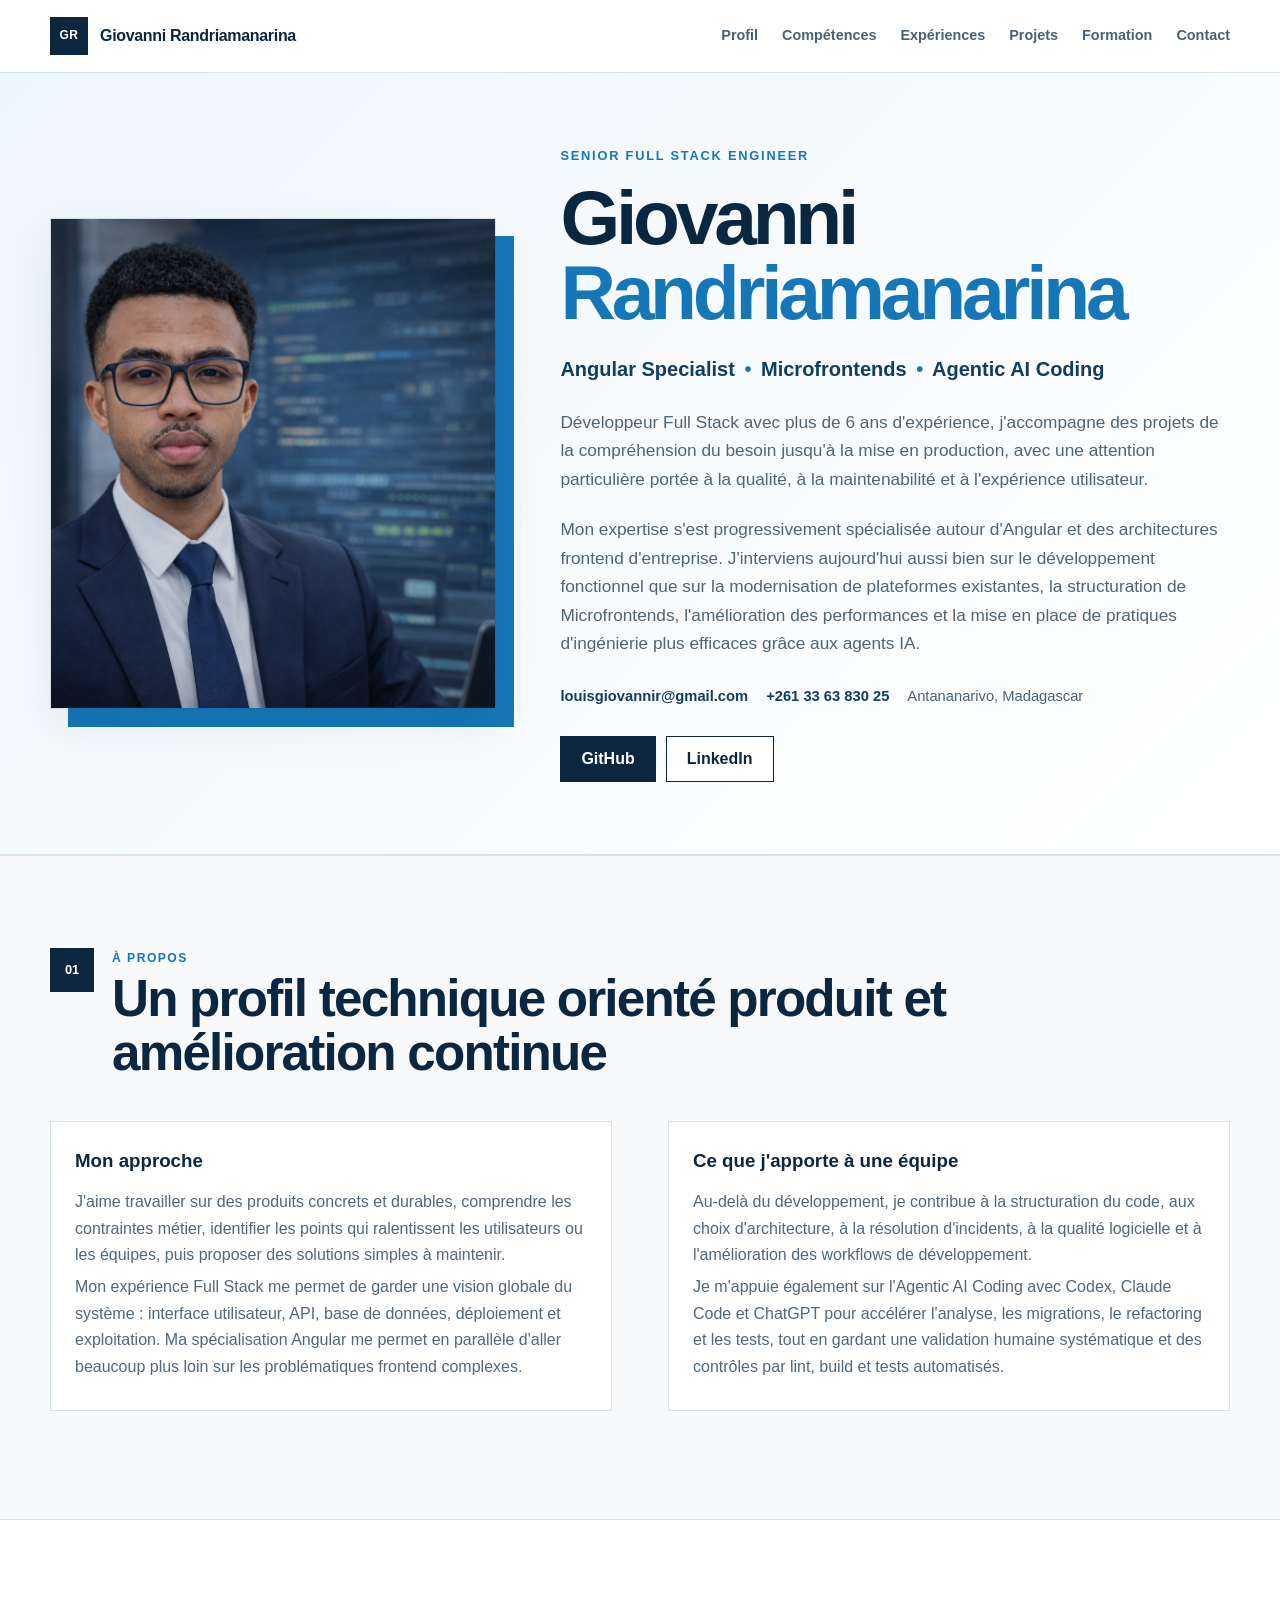
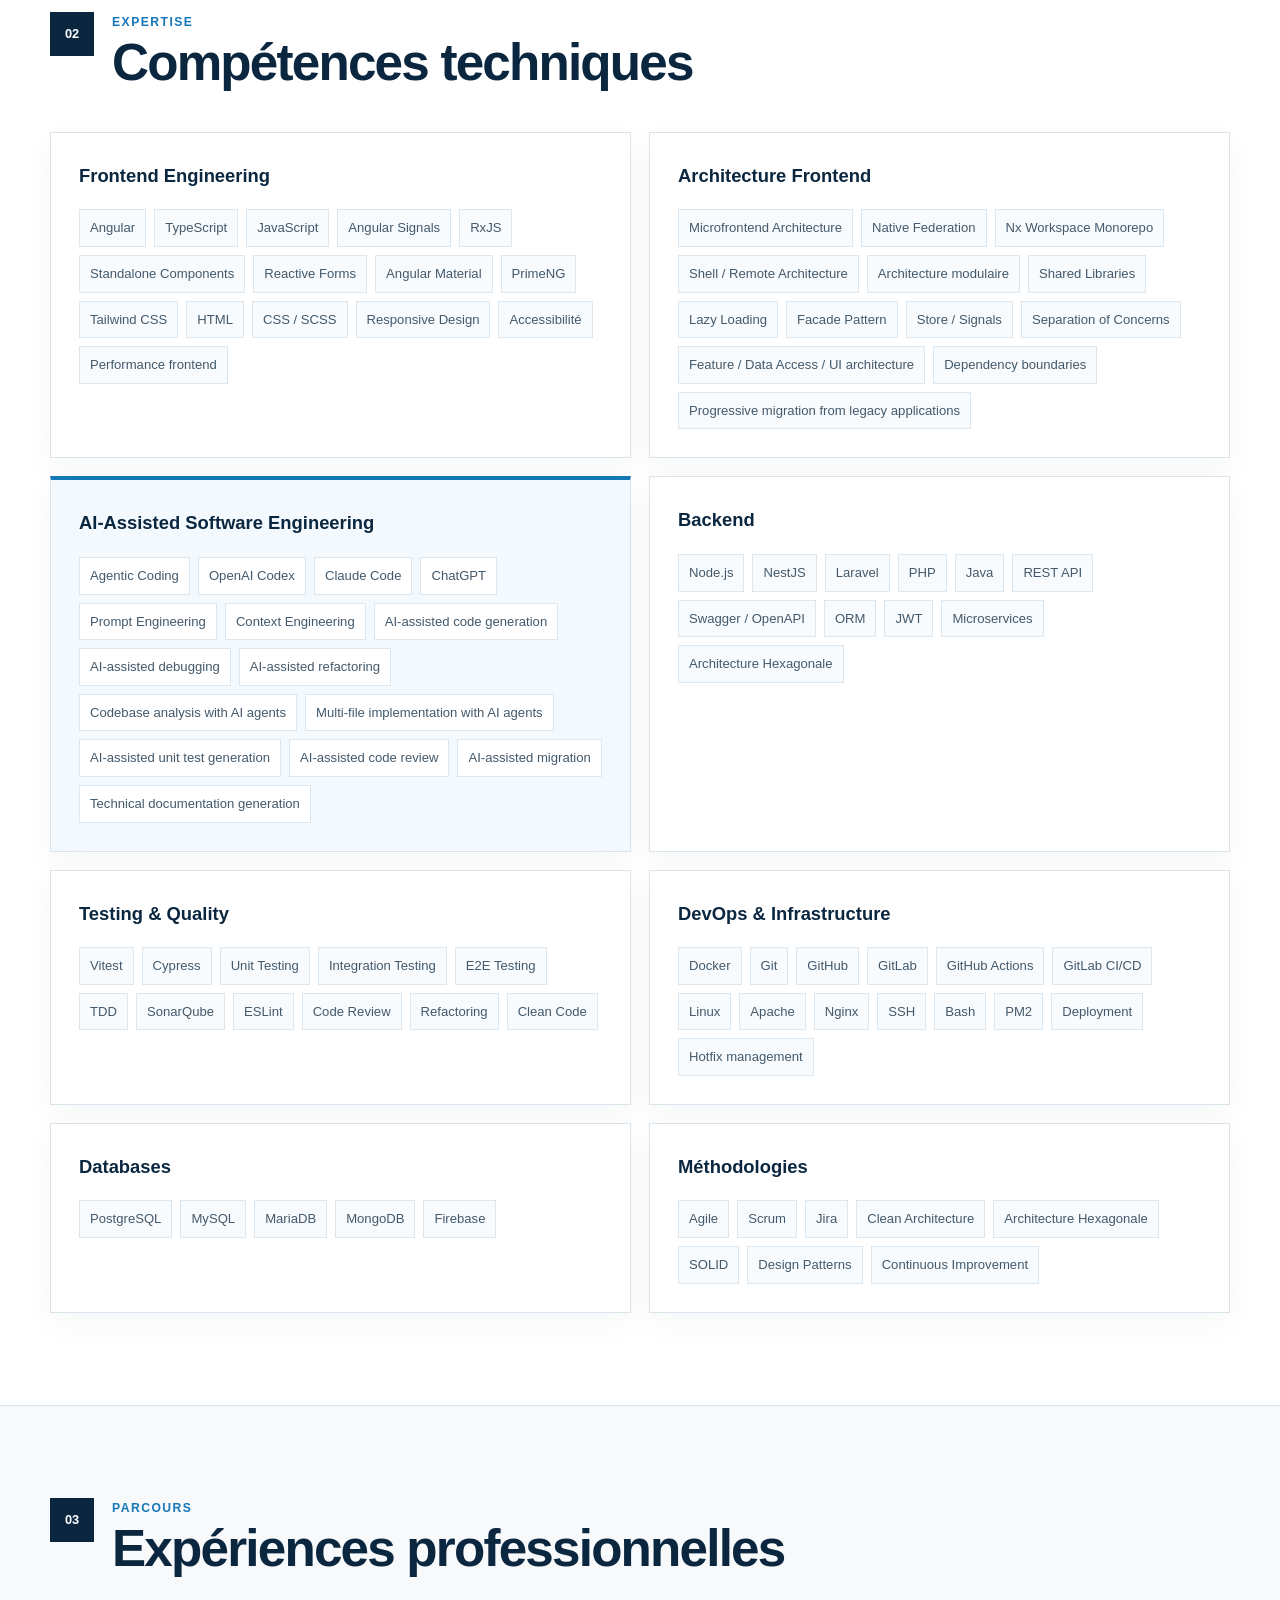
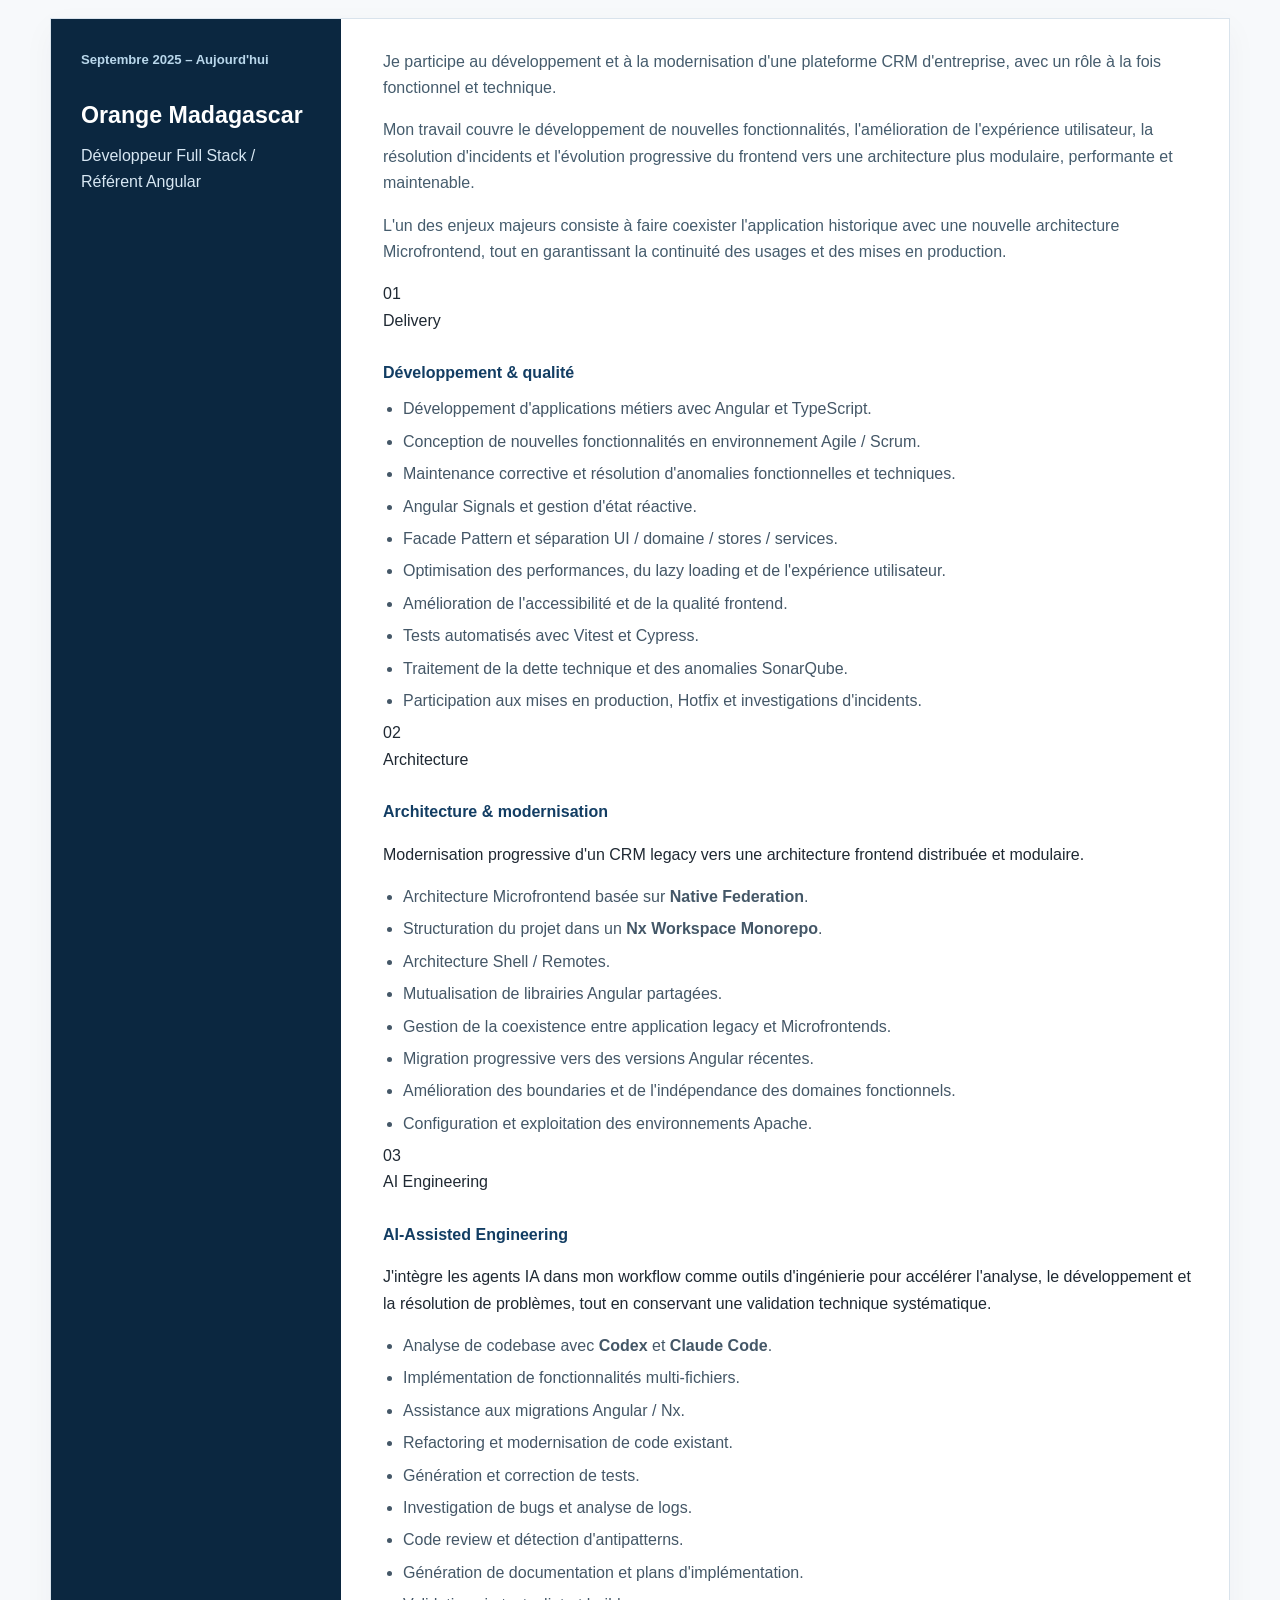
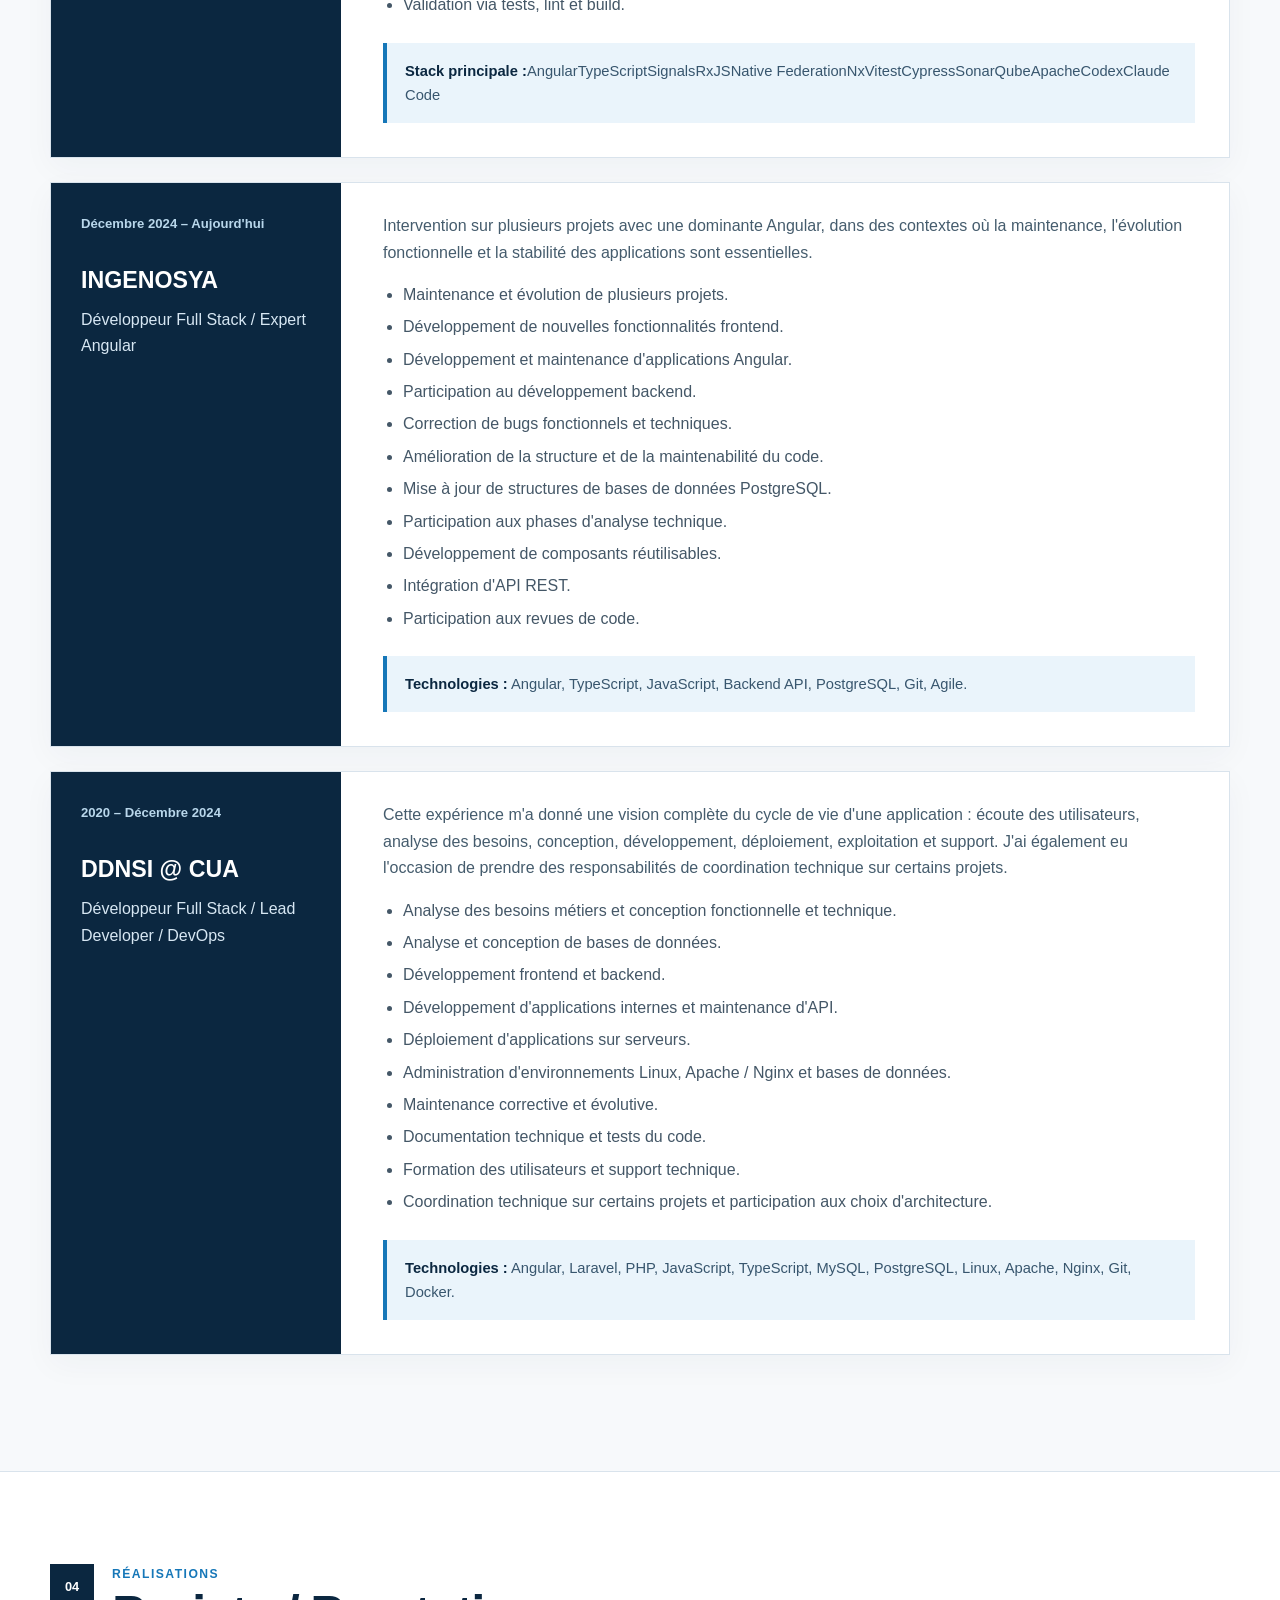
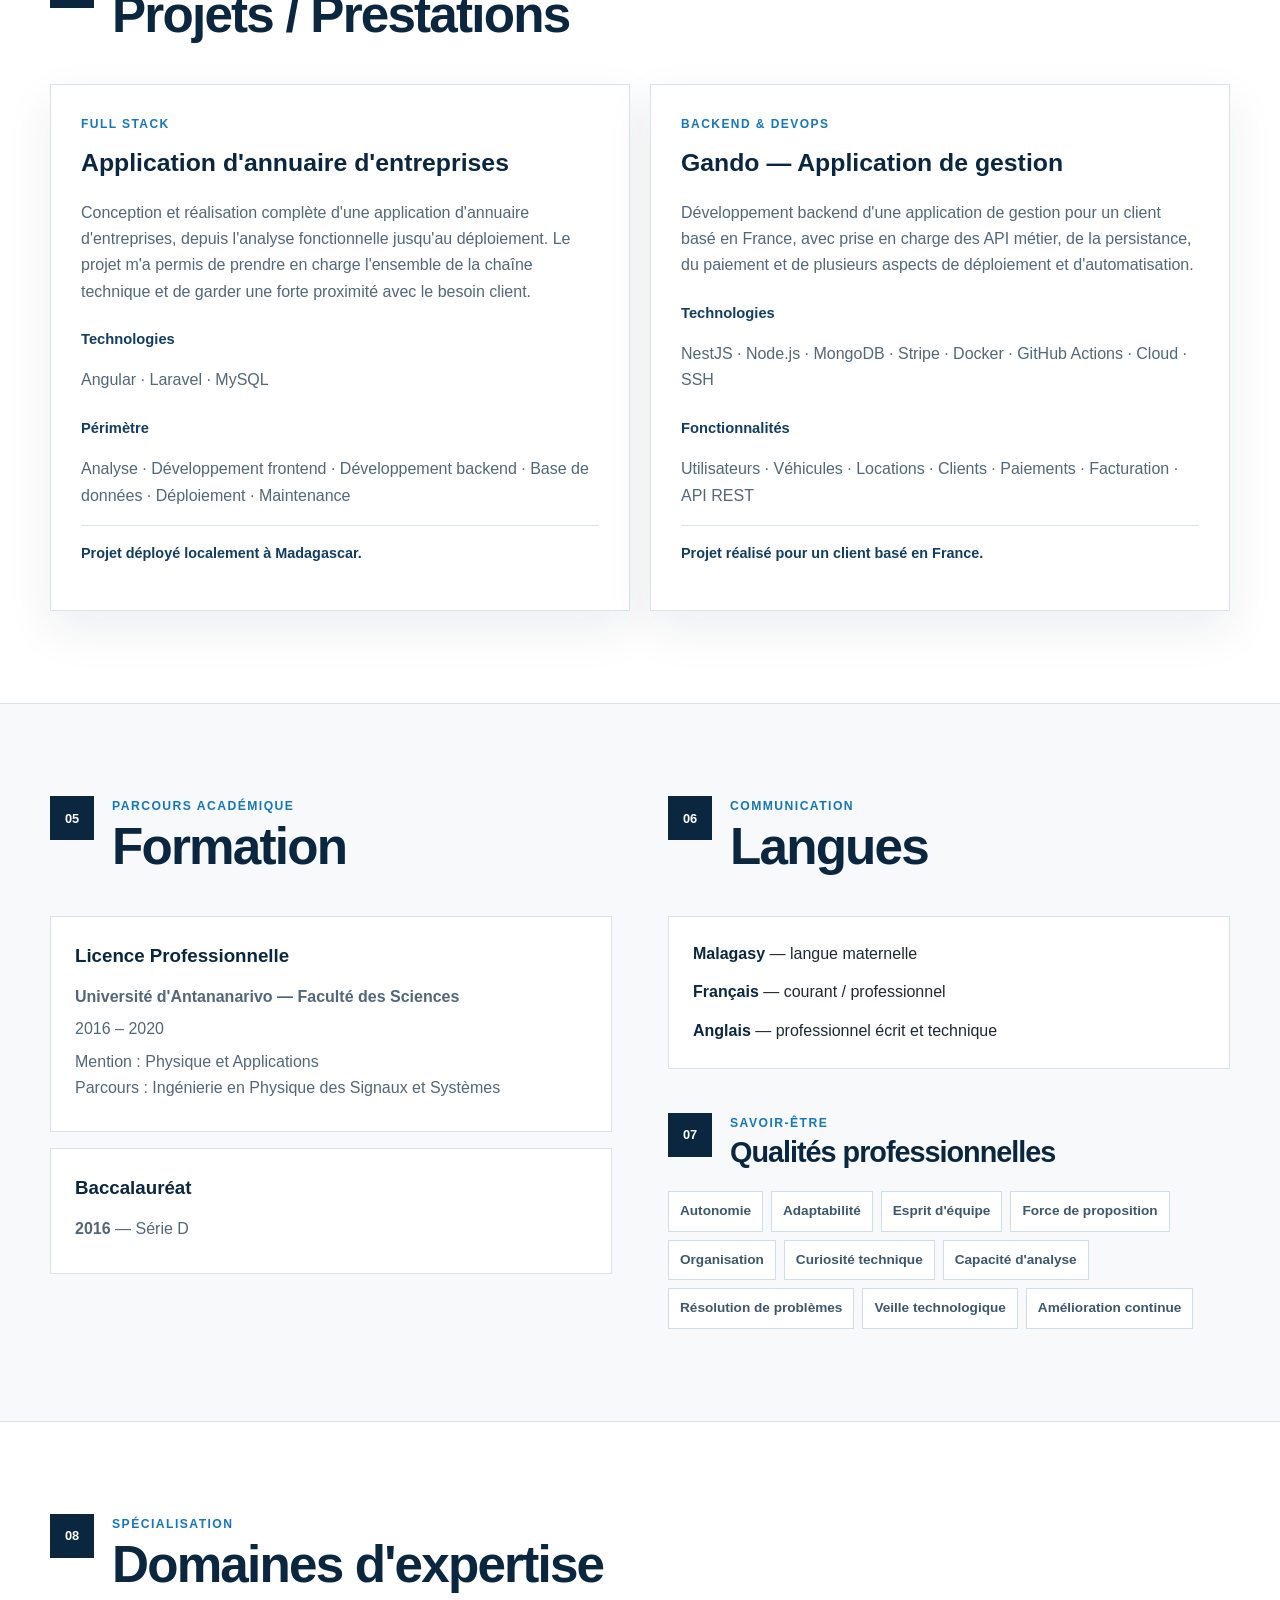
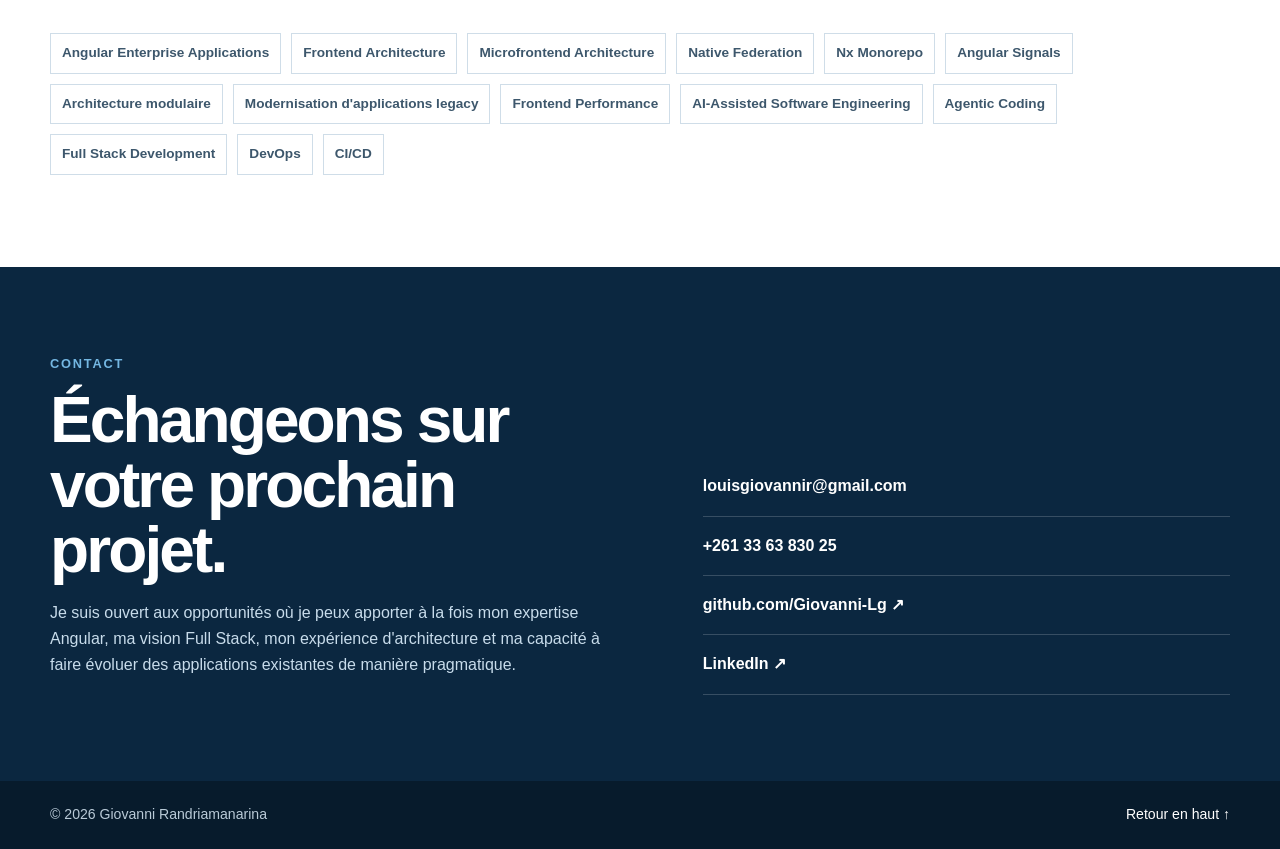
==== commit 1c92bf47: "content: streamline Orange experience sections" ====
--- a/index.html
+++ b/index.html
@@ -111,17 +111,40 @@
 
         <article class="experience-card reveal">
           <div class="experience-aside"><p class="date">Septembre 2025 – Aujourd'hui</p><h3>Orange Madagascar</h3><p>Développeur Full Stack / Référent Angular</p></div>
-          <div class="experience-body">
-            <p class="intro">Participation au développement et à la modernisation d'une plateforme CRM d'entreprise utilisée dans un contexte métier exigeant. Mon rôle combine développement de fonctionnalités, amélioration de l'expérience utilisateur, résolution d'incidents et évolution de l'architecture frontend.</p>
-            <p class="intro">L'un des principaux enjeux est de faire évoluer progressivement un environnement legacy vers une architecture moderne, sans interrompre les usages existants. Ce travail implique autant des décisions d'architecture que de la coordination, du debugging, de l'optimisation et de l'accompagnement de la mise en production.</p>
-            <h4>Responsabilités principales</h4>
-            <ul><li>Développement et évolution d'applications métiers complexes avec Angular et TypeScript.</li><li>Maintenance applicative, résolution de bugs et traitement des anomalies fonctionnelles et techniques.</li><li>Développement de nouvelles fonctionnalités en environnement Agile / Scrum.</li><li>Modernisation progressive de l'architecture frontend.</li><li>Migration d'un environnement Angular legacy vers des versions Angular récentes.</li><li>Mise en place et évolution d'une architecture Microfrontend basée sur Native Federation.</li><li>Structuration du frontend dans un Nx Workspace Monorepo.</li><li>Gestion d'une architecture composée d'une application Shell et de plusieurs applications Remote.</li><li>Mutualisation des librairies partagées entre les différents Microfrontends.</li><li>Utilisation d'Angular Signals et d'une approche réactive pour la gestion des états.</li><li>Mise en œuvre du Facade Pattern et séparation des responsabilités entre UI, domaine, stores et services.</li><li>Optimisation du lazy loading et du chargement des Microfrontends.</li><li>Amélioration des performances frontend, de l'accessibilité et de l'expérience utilisateur.</li><li>Correction de dette technique et résolution d'anomalies SonarQube.</li><li>Développement et maintenance de tests automatisés.</li><li>Participation aux déploiements, mises en production et gestion de Hotfix critiques.</li><li>Administration et configuration d'environnements Apache et diagnostic d'incidents.</li></ul>
-            <h4>Architecture & modernisation</h4>
-            <ul><li>Migration progressive d'un CRM legacy vers une architecture Microfrontend moderne.</li><li>Mise en place d'une architecture basée sur Angular, Native Federation et Nx.</li><li>Gestion de la coexistence entre application legacy et nouvelles applications Microfrontend.</li><li>Mise en place de librairies Angular partagées pour centraliser les fonctionnalités transverses.</li><li>Amélioration de la modularité et de l'indépendance des différents domaines fonctionnels.</li></ul>
-            <h4>AI-Assisted Engineering</h4>
-            <p class="intro">J'utilise les agents IA comme outils d'ingénierie pour accélérer les tâches répétitives ou complexes, mais aussi pour explorer une codebase, préparer une stratégie de migration et comparer plusieurs solutions avant implémentation.</p>
-            <ul><li>Analyse de codebase avec Codex et Claude Code.</li><li>Génération et implémentation de fonctionnalités multi-fichiers.</li><li>Assistance lors des migrations Angular / Nx.</li><li>Refactoring de code existant.</li><li>Génération et correction de tests unitaires et E2E.</li><li>Investigation d'erreurs complexes et assistance au debugging.</li><li>Analyse des logs de migration et de build.</li><li>Revue de code et détection d'antipatterns.</li><li>Génération de documentation technique et préparation de plans d'implémentation.</li><li>Validation systématique des changements via tests, lint et build.</li></ul>
-            <div class="tech"><strong>Technologies :</strong> Angular, TypeScript, Angular Signals, RxJS, Native Federation, Nx Workspace Monorepo, Vitest, Cypress, SonarQube, Git, Apache, Docker, REST API, Agile Scrum, Codex, Claude Code, ChatGPT.</div>
+          <div class="experience-body orange-experience">
+            <div class="experience-summary">
+              <p class="intro">Je participe au développement et à la modernisation d'une plateforme CRM d'entreprise, avec un rôle à la fois fonctionnel et technique.</p>
+              <p class="intro">Mon travail couvre le développement de nouvelles fonctionnalités, l'amélioration de l'expérience utilisateur, la résolution d'incidents et l'évolution progressive du frontend vers une architecture plus modulaire, performante et maintenable.</p>
+              <p class="intro">L'un des enjeux majeurs consiste à faire coexister l'application historique avec une nouvelle architecture Microfrontend, tout en garantissant la continuité des usages et des mises en production.</p>
+            </div>
+
+            <section class="experience-block development-block">
+              <div class="experience-block-title">
+                <span class="block-index">01</span>
+                <div><span class="block-kicker">Delivery</span><h4>Développement & qualité</h4></div>
+              </div>
+              <ul><li>Développement d'applications métiers avec Angular et TypeScript.</li><li>Conception de nouvelles fonctionnalités en environnement Agile / Scrum.</li><li>Maintenance corrective et résolution d'anomalies fonctionnelles et techniques.</li><li>Angular Signals et gestion d'état réactive.</li><li>Facade Pattern et séparation UI / domaine / stores / services.</li><li>Optimisation des performances, du lazy loading et de l'expérience utilisateur.</li><li>Amélioration de l'accessibilité et de la qualité frontend.</li><li>Tests automatisés avec Vitest et Cypress.</li><li>Traitement de la dette technique et des anomalies SonarQube.</li><li>Participation aux mises en production, Hotfix et investigations d'incidents.</li></ul>
+            </section>
+
+            <section class="experience-block architecture-block">
+              <div class="experience-block-title">
+                <span class="block-index">02</span>
+                <div><span class="block-kicker">Architecture</span><h4>Architecture & modernisation</h4></div>
+              </div>
+              <p class="block-intro">Modernisation progressive d'un CRM legacy vers une architecture frontend distribuée et modulaire.</p>
+              <ul><li>Architecture Microfrontend basée sur <strong>Native Federation</strong>.</li><li>Structuration du projet dans un <strong>Nx Workspace Monorepo</strong>.</li><li>Architecture Shell / Remotes.</li><li>Mutualisation de librairies Angular partagées.</li><li>Gestion de la coexistence entre application legacy et Microfrontends.</li><li>Migration progressive vers des versions Angular récentes.</li><li>Amélioration des boundaries et de l'indépendance des domaines fonctionnels.</li><li>Configuration et exploitation des environnements Apache.</li></ul>
+            </section>
+
+            <section class="experience-block ai-block">
+              <div class="experience-block-title">
+                <span class="block-index">03</span>
+                <div><span class="block-kicker">AI Engineering</span><h4>AI-Assisted Engineering</h4></div>
+              </div>
+              <p class="block-intro">J'intègre les agents IA dans mon workflow comme outils d'ingénierie pour accélérer l'analyse, le développement et la résolution de problèmes, tout en conservant une validation technique systématique.</p>
+              <ul><li>Analyse de codebase avec <strong>Codex</strong> et <strong>Claude Code</strong>.</li><li>Implémentation de fonctionnalités multi-fichiers.</li><li>Assistance aux migrations Angular / Nx.</li><li>Refactoring et modernisation de code existant.</li><li>Génération et correction de tests.</li><li>Investigation de bugs et analyse de logs.</li><li>Code review et détection d'antipatterns.</li><li>Génération de documentation et plans d'implémentation.</li><li>Validation via tests, lint et build.</li></ul>
+            </section>
+
+            <div class="tech stack-highlight"><strong>Stack principale :</strong><span>Angular</span><span>TypeScript</span><span>Signals</span><span>RxJS</span><span>Native Federation</span><span>Nx</span><span>Vitest</span><span>Cypress</span><span>SonarQube</span><span>Apache</span><span>Codex</span><span>Claude Code</span></div>
           </div>
         </article>
 
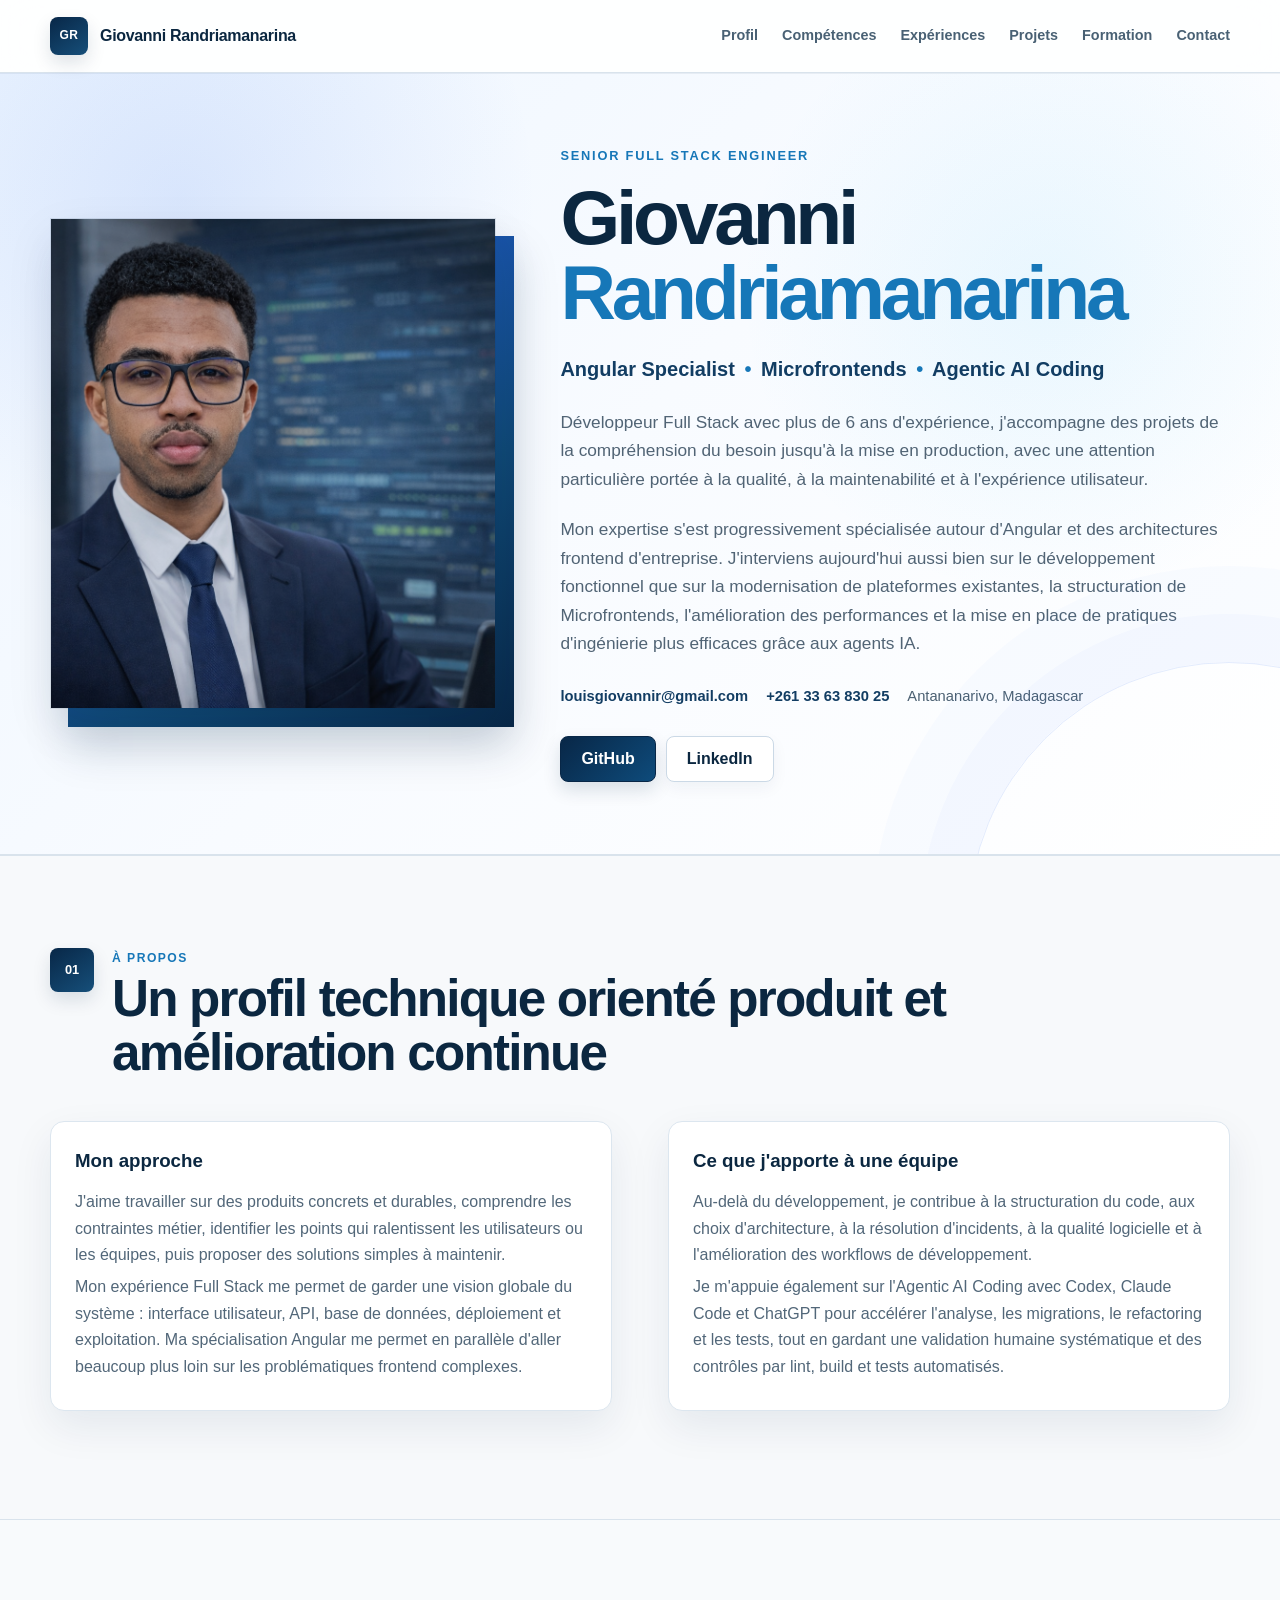
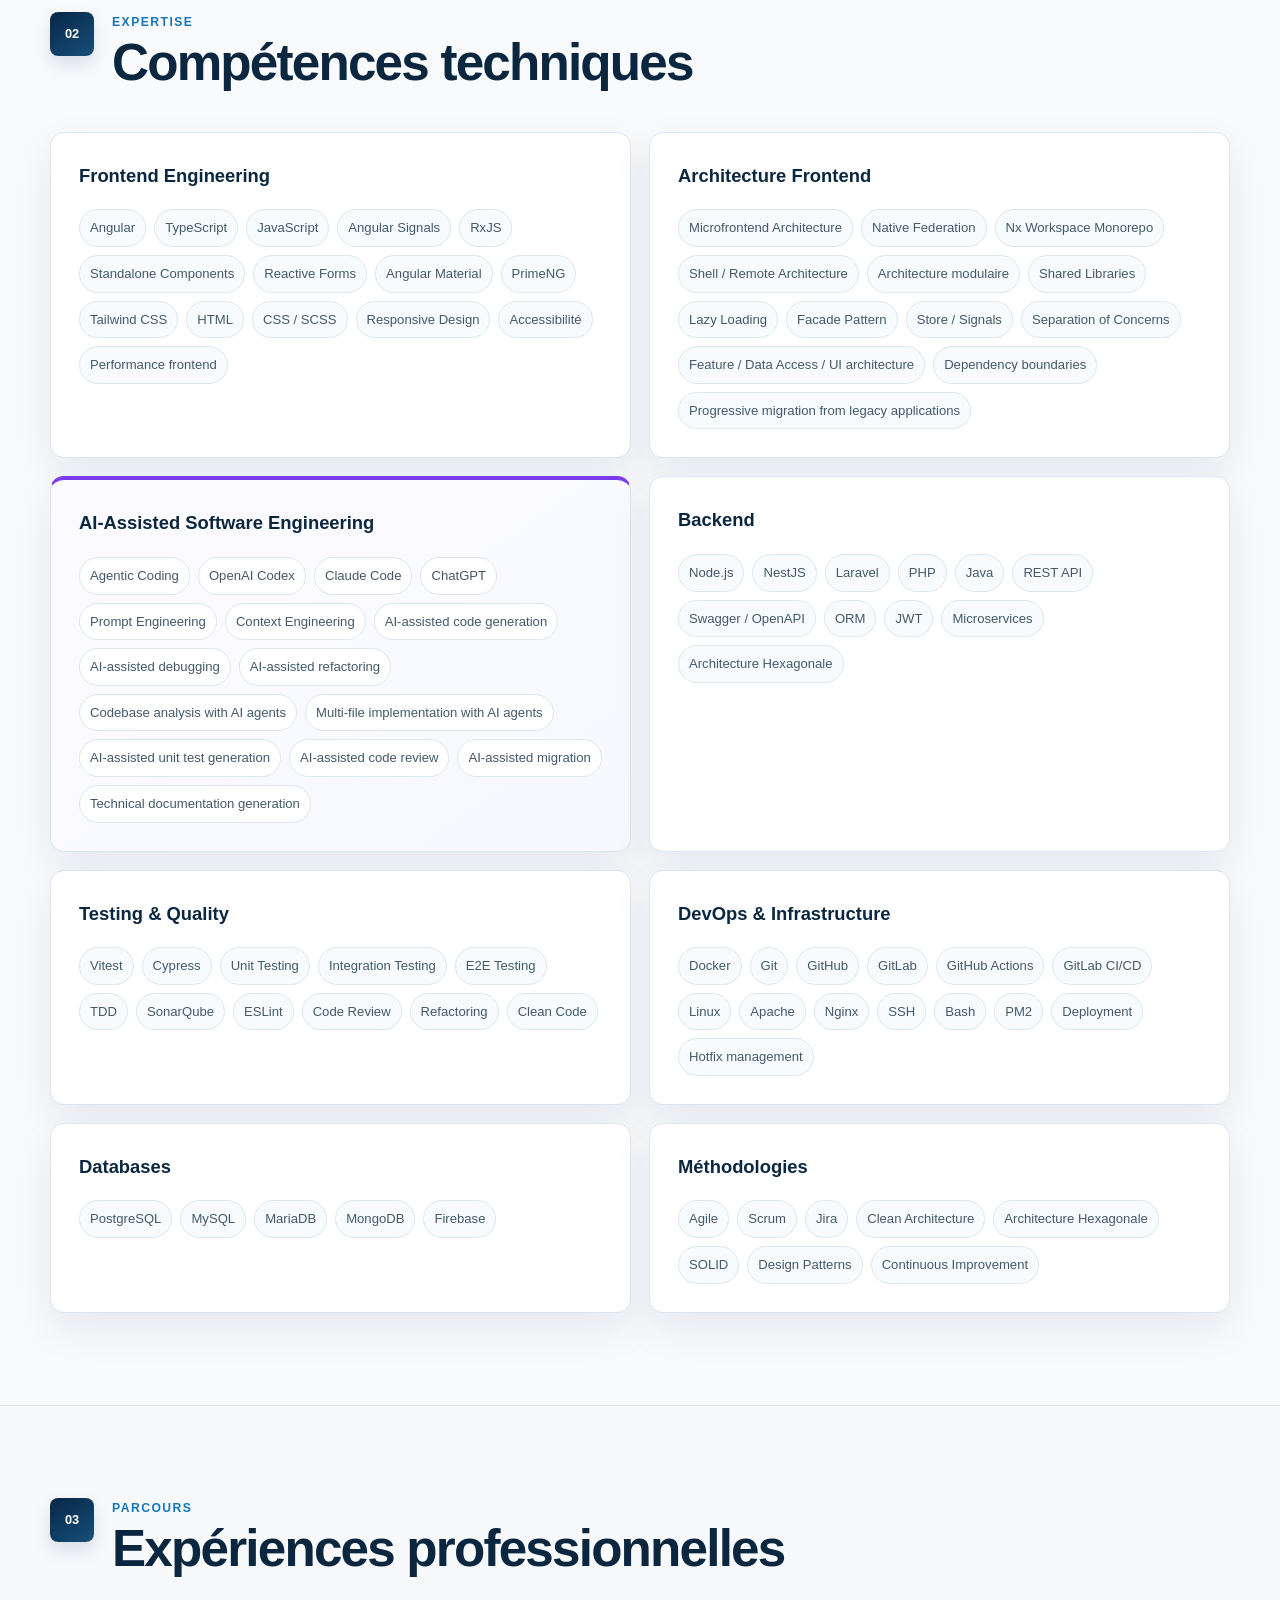
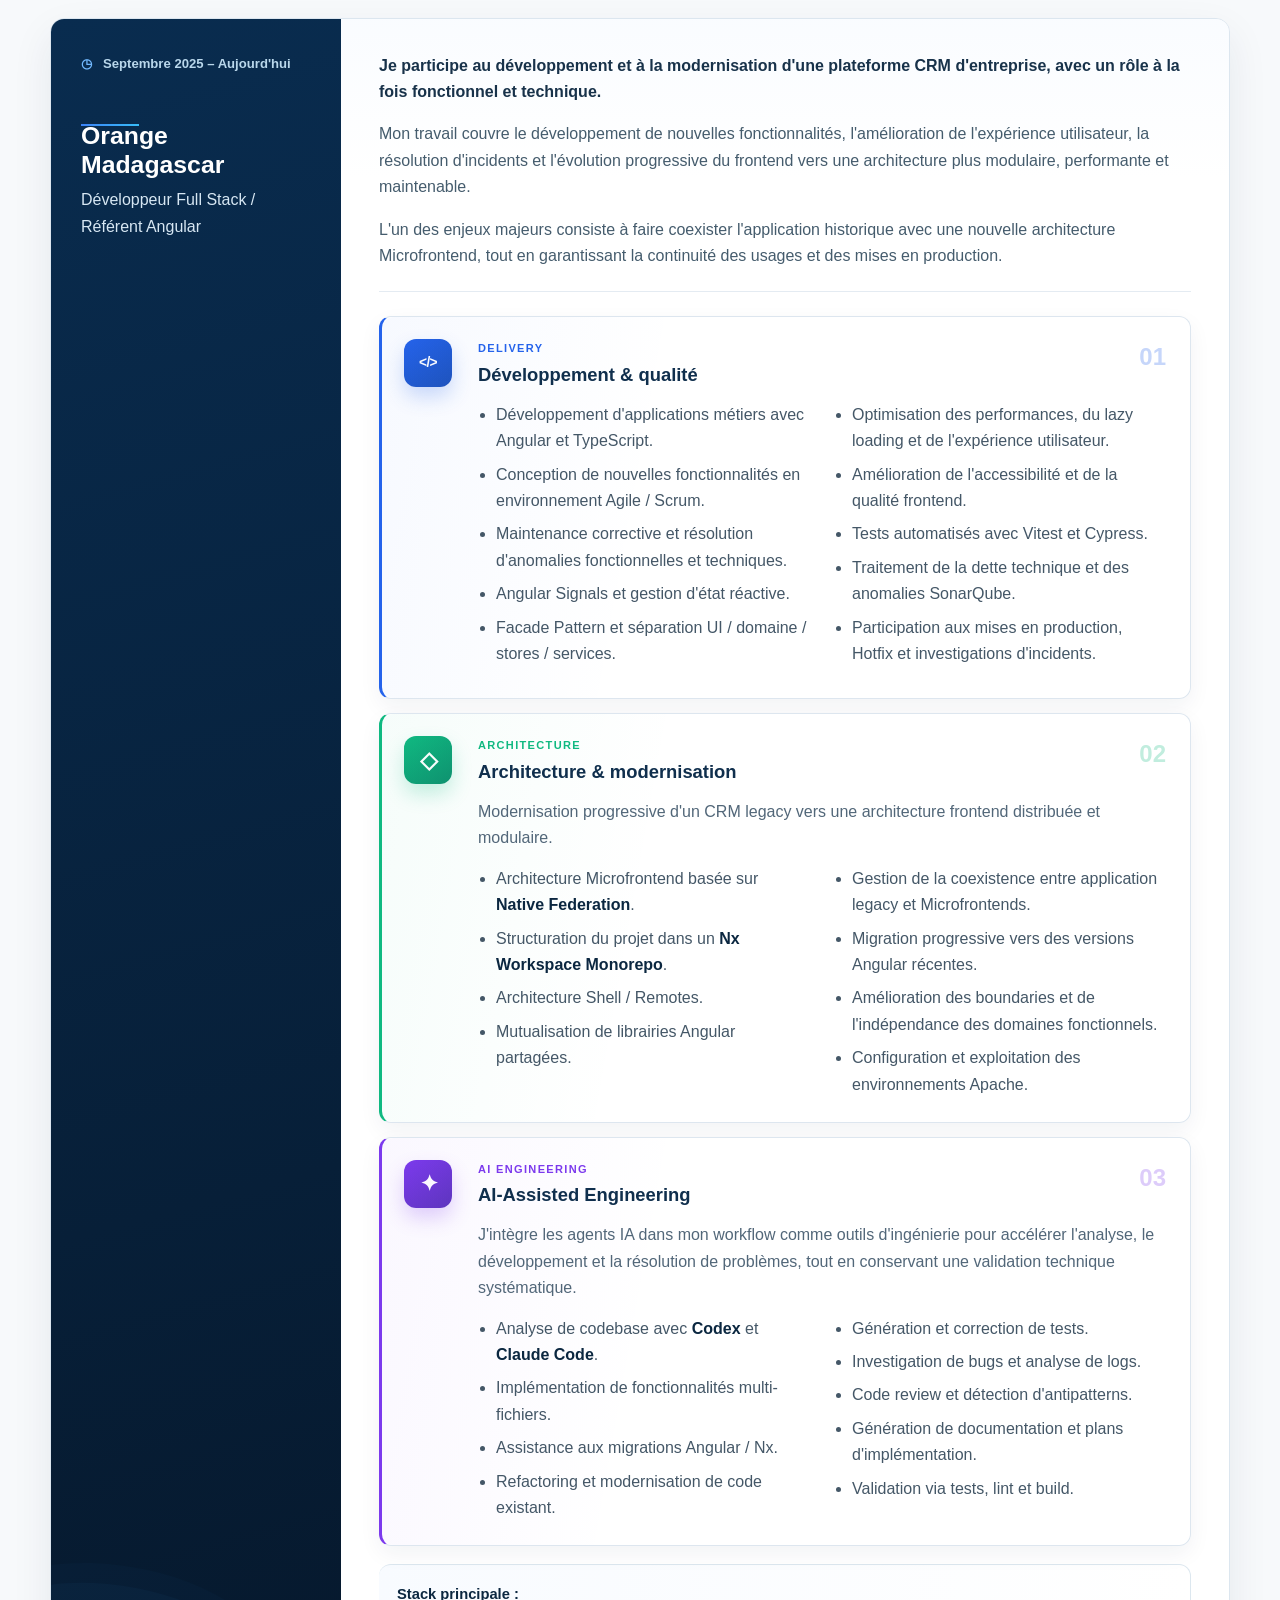
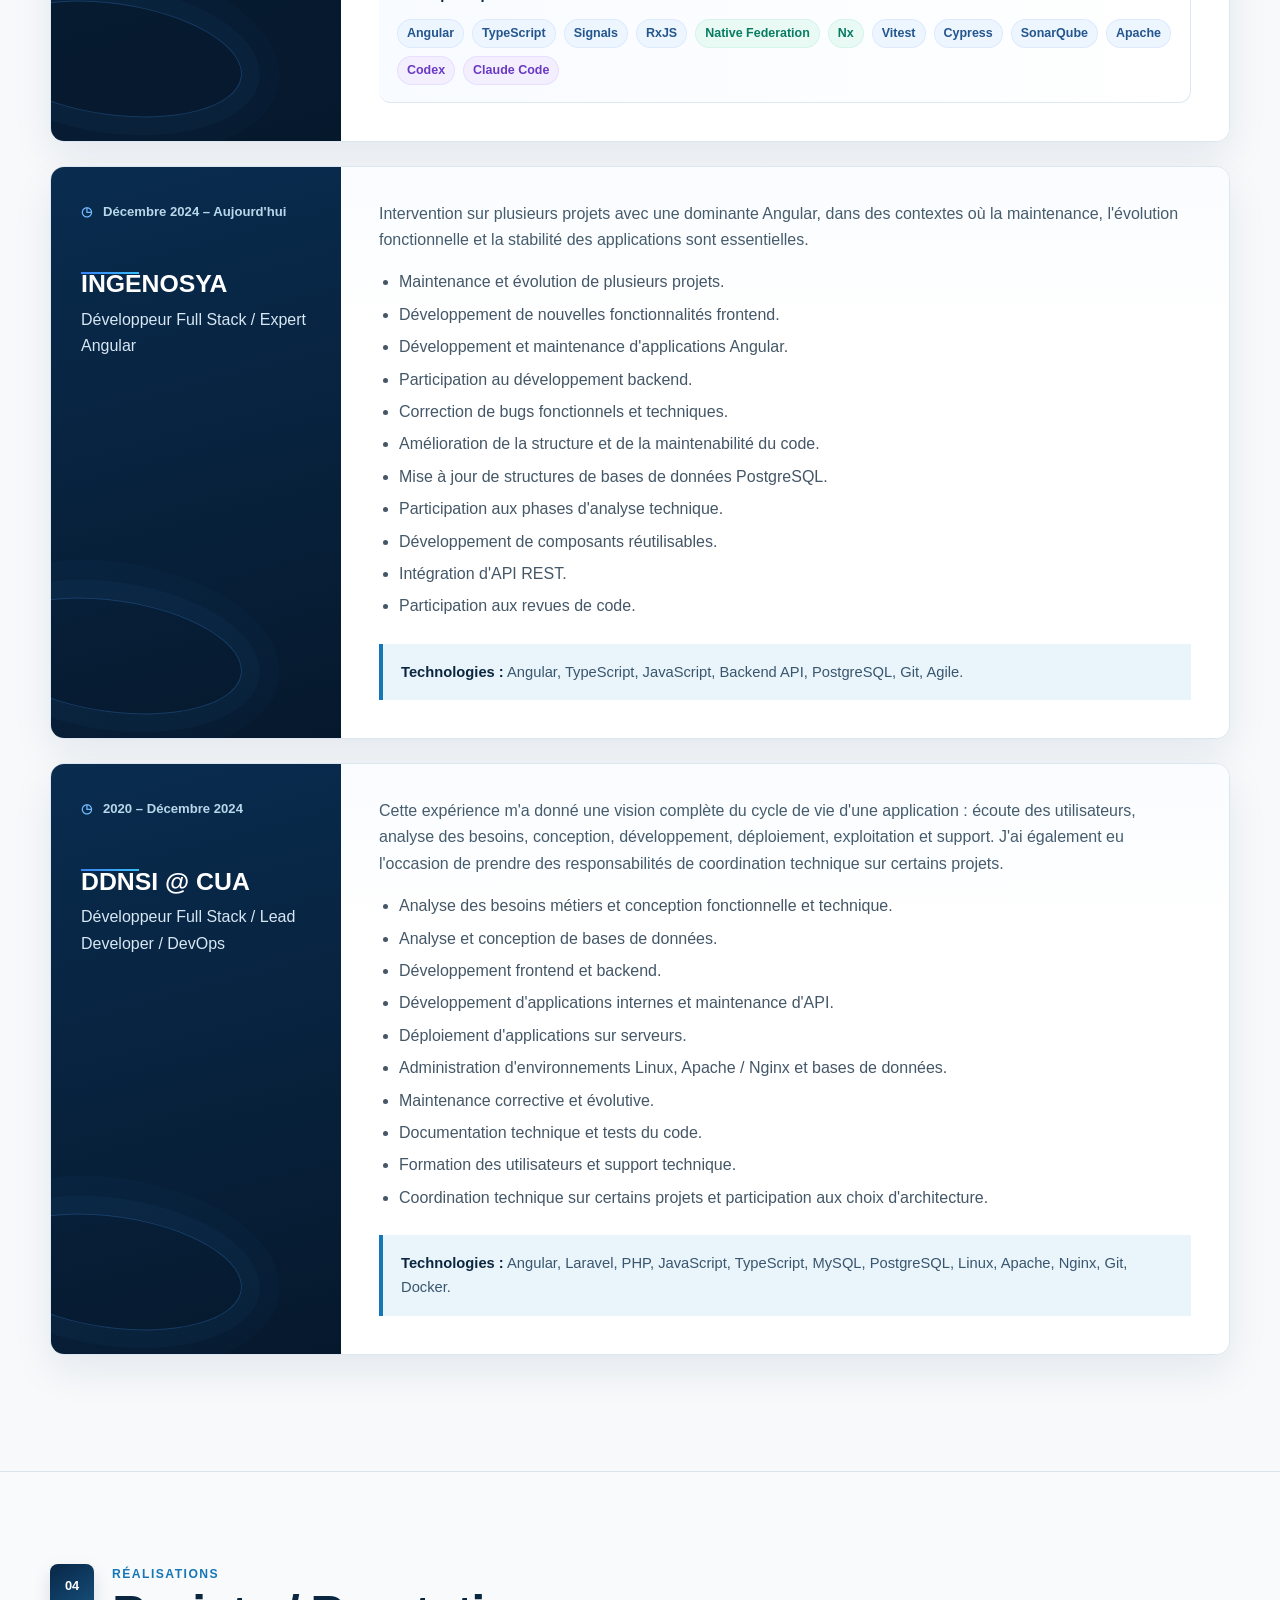
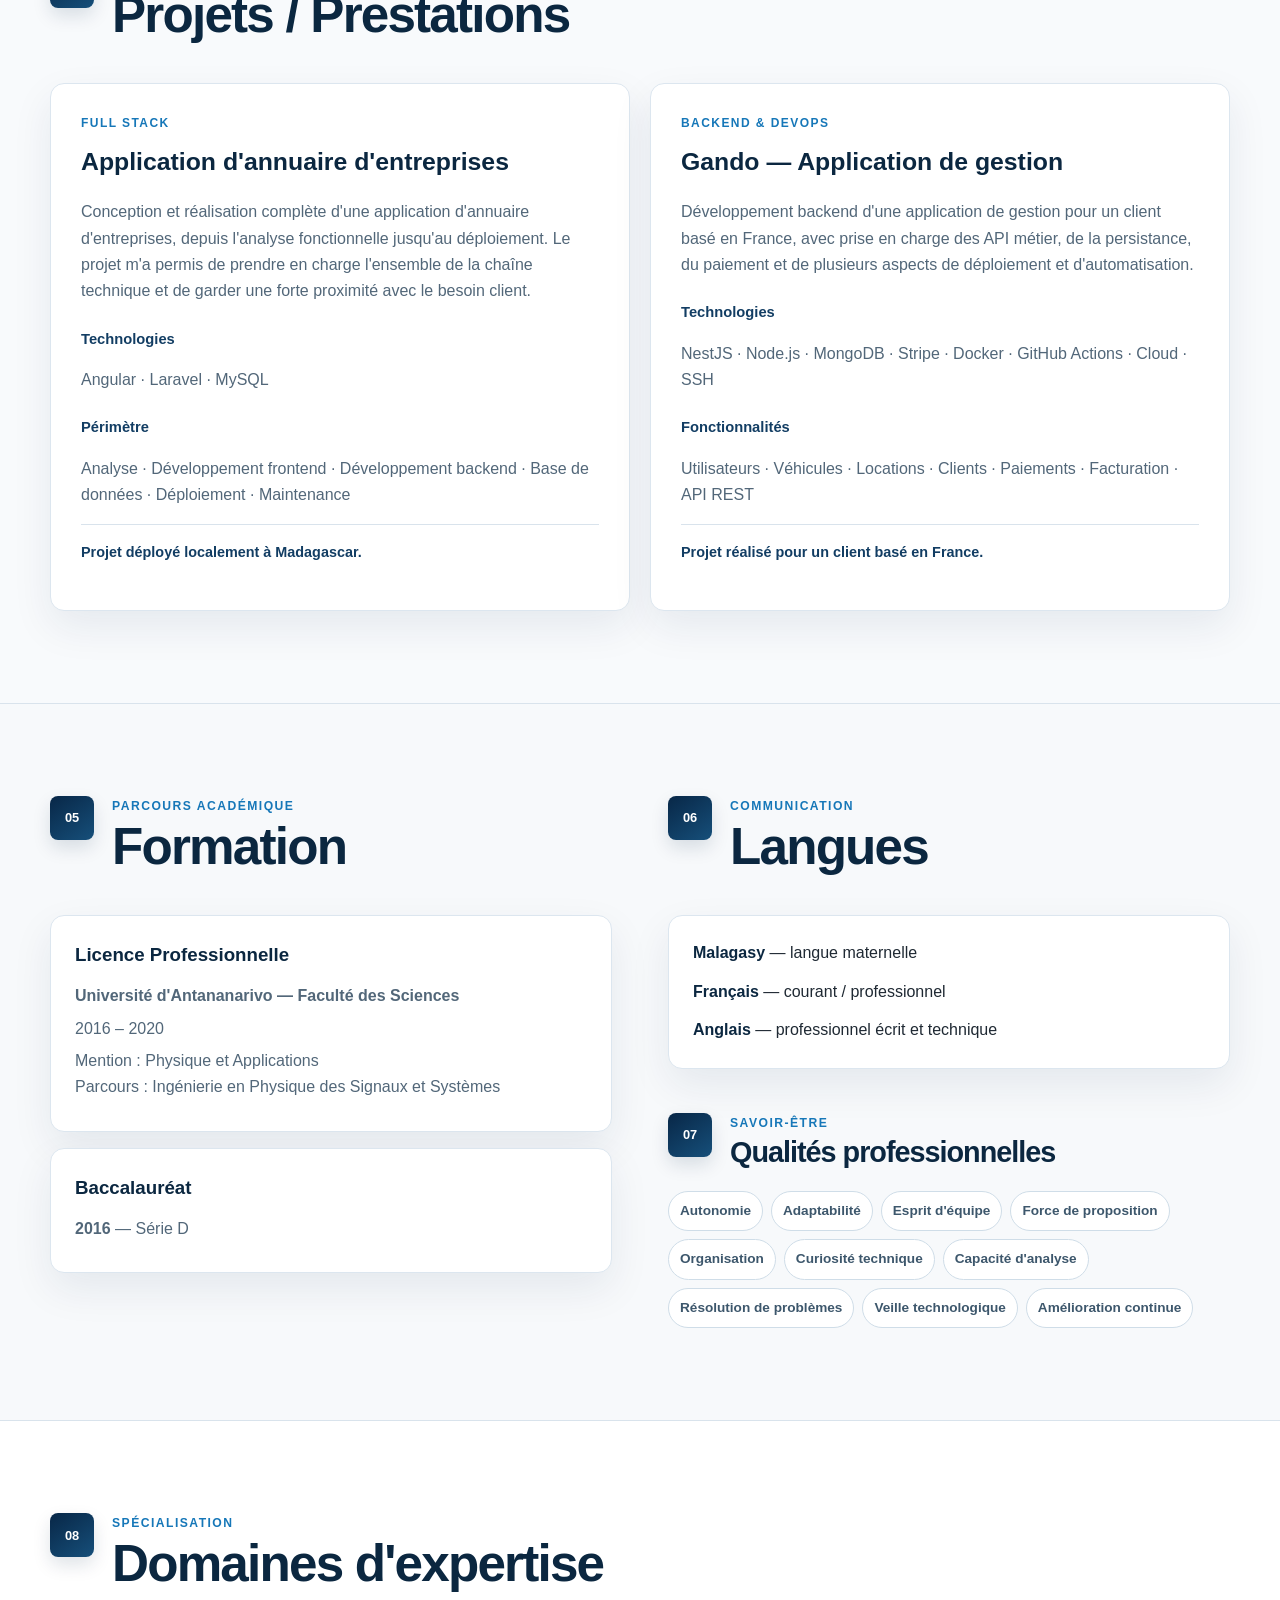
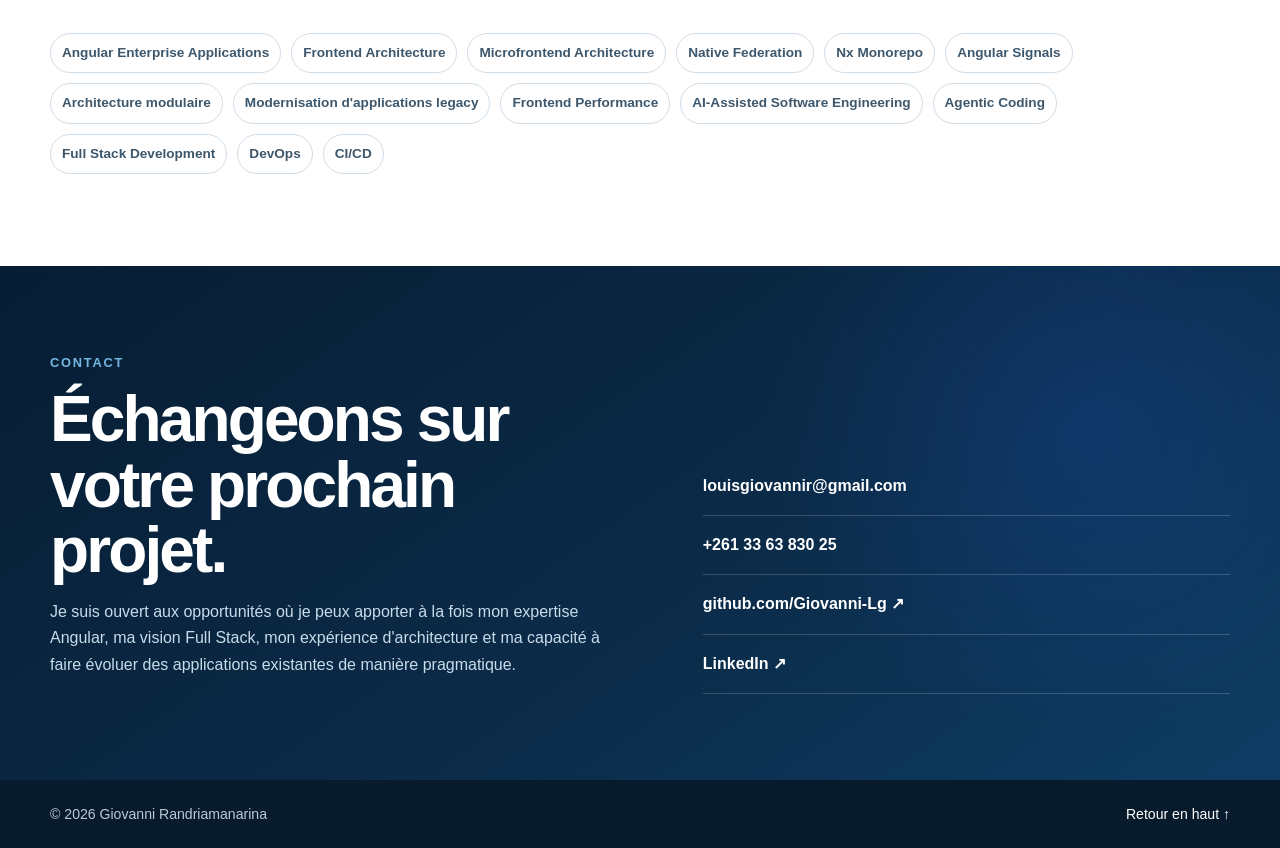
==== commit 316aade2: "style: enable modern portfolio theme" ====
--- a/index.html
+++ b/index.html
@@ -15,6 +15,7 @@
   <link rel="preconnect" href="https://fonts.gstatic.com" crossorigin>
   <link href="https://fonts.googleapis.com/css2?family=Inter:wght@400;500;600;700;800&display=swap" rel="stylesheet">
   <link rel="stylesheet" href="assets/css/styles.css">
+  <link rel="stylesheet" href="assets/css/modern.css">
 </head>
 <body>
   <a class="skip-link" href="#main">Aller au contenu</a>
--- a/assets/css/styles.css
+++ b/assets/css/styles.css
@@ -4,6 +4,8 @@
   --blue: #1677b8;
   --blue-soft: #eaf4fb;
   --blue-light: #f4f9fd;
+  --blue-accent: #2496d8;
+  --blue-cyan: #4bb8e9;
   --white: #ffffff;
   --ink: #1f2933;
   --muted: #64748b;
@@ -103,9 +105,11 @@
   content: "";
   position: absolute;
   inset: 18px -18px -18px 18px;
-  background: var(--blue);
+  background: linear-gradient(145deg, var(--blue), var(--navy-2));
   z-index: 0;
-}
+  transition: transform .35s ease;
+}
+.hero-photo-wrap:hover::before { transform: translate(4px, 4px); }
 .hero-photo {
   position: relative;
   z-index: 1;
@@ -144,7 +148,8 @@
 .contact-strip a { text-decoration: none; font-weight: 700; color: var(--navy-2); }
 .contact-strip a:hover { color: var(--blue); }
 .hero-actions { display: flex; flex-wrap: wrap; gap: 10px; margin-top: 28px; }
-.btn { display: inline-flex; align-items: center; justify-content: center; min-height: 46px; padding: 0 20px; text-decoration: none; font-weight: 800; border: 1px solid var(--navy); }
+.btn { display: inline-flex; align-items: center; justify-content: center; min-height: 46px; padding: 0 20px; text-decoration: none; font-weight: 800; border: 1px solid var(--navy); transition: transform .18s ease, background-color .18s ease, border-color .18s ease, color .18s ease; }
+.btn:hover { transform: translateY(-2px); }
 .btn.primary { background: var(--navy); color: #fff; }
 .btn.primary:hover { background: var(--blue); border-color: var(--blue); }
 .btn.secondary { color: var(--navy); background: #fff; }
@@ -194,8 +199,99 @@
 .experience-body h4 { margin: 26px 0 10px; color: var(--navy-2); font-size: 1rem; }
 .experience-body ul { margin: 0; padding-left: 20px; color: #445767; }
 .experience-body li { margin-bottom: 6px; }
+
+.experience-summary {
+  padding: 22px 24px;
+  margin-bottom: 24px;
+  background: linear-gradient(120deg, #f7fbff 0%, #eef7fd 100%);
+  border: 1px solid #d8e9f5;
+  border-left: 4px solid var(--blue);
+}
+.experience-summary .intro:last-child { margin-bottom: 0; }
+
+.experience-block {
+  position: relative;
+  margin-top: 18px;
+  padding: 22px 24px 24px;
+  background: #fff;
+  border: 1px solid #dbe6ee;
+  border-left: 4px solid var(--blue);
+  overflow: hidden;
+  transition: transform .2s ease, box-shadow .2s ease, border-color .2s ease, background-color .2s ease;
+}
+.experience-block::after {
+  content: "";
+  position: absolute;
+  inset: 0 auto 0 0;
+  width: 3px;
+  opacity: 0;
+  background: currentColor;
+  transition: opacity .2s ease;
+}
+.experience-block:hover {
+  transform: translateX(4px);
+  box-shadow: 0 14px 30px rgba(14, 60, 92, .08);
+}
+.experience-block:hover::after { opacity: 1; }
+.experience-block-title {
+  display: flex;
+  align-items: center;
+  gap: 12px;
+  margin-bottom: 14px;
+}
+.experience-block-title h4 { margin: 2px 0 0; font-size: 1.08rem; }
+.block-index {
+  width: 34px;
+  height: 34px;
+  display: grid;
+  place-items: center;
+  flex: 0 0 auto;
+  background: var(--blue-soft);
+  color: var(--blue);
+  font-size: .72rem;
+  font-weight: 800;
+  border: 1px solid #cde2f1;
+}
+.block-kicker {
+  display: block;
+  color: var(--muted);
+  font-size: .69rem;
+  font-weight: 800;
+  letter-spacing: .1em;
+  text-transform: uppercase;
+}
+.block-intro { margin: 0 0 14px; color: #526779; }
+.development-block { border-left-color: var(--blue-accent); background: linear-gradient(90deg, rgba(36,150,216,.035), #fff 34%); }
+.development-block .block-index { color: var(--blue-accent); background: #eef8fe; border-color: #d7edf9; }
+.architecture-block { border-left-color: var(--navy-2); background: linear-gradient(90deg, rgba(18,61,99,.045), #fff 34%); }
+.architecture-block .block-index { color: var(--navy-2); background: #eef3f7; border-color: #d6e0e8; }
+.ai-block { border-left-color: var(--blue-cyan); background: linear-gradient(90deg, rgba(75,184,233,.06), #fff 38%); }
+.ai-block .block-index { color: #1688bf; background: #eefaff; border-color: #d3eef9; }
+.ai-block strong, .architecture-block strong { color: var(--navy); }
+
 .tech { margin-top: 24px; padding: 16px 18px; background: var(--blue-soft); border-left: 4px solid var(--blue); color: #38566e; font-size: .92rem; }
 .tech strong { color: var(--navy); }
+.stack-highlight {
+  display: flex;
+  flex-wrap: wrap;
+  align-items: center;
+  gap: 8px;
+  background: linear-gradient(90deg, #eaf4fb 0%, #f7fbfe 100%);
+}
+.stack-highlight strong { margin-right: 4px; }
+.stack-highlight span {
+  display: inline-flex;
+  align-items: center;
+  min-height: 30px;
+  padding: 4px 9px;
+  background: #fff;
+  border: 1px solid #cfe1ed;
+  color: #355a72;
+  font-size: .78rem;
+  font-weight: 700;
+  transition: transform .16s ease, border-color .16s ease, color .16s ease;
+}
+.stack-highlight span:hover { transform: translateY(-2px); border-color: var(--blue); color: var(--blue); }
 
 .projects-grid { display: grid; grid-template-columns: repeat(2, minmax(0,1fr)); gap: 20px; }
 .project-card { border: 1px solid var(--line); padding: 30px; background: #fff; box-shadow: var(--shadow); }
@@ -268,5 +364,8 @@
   .hero h1 { font-size: clamp(2.7rem, 14vw, 4.3rem); }
   .section-title { margin-bottom: 30px; }
   .experience-aside, .experience-body, .skill-card, .project-card { padding: 24px; }
+  .experience-block { padding: 19px 18px 21px; }
+  .experience-block:hover { transform: none; }
+  .stack-highlight { align-items: flex-start; }
   .footer-inner { flex-direction: column; align-items: flex-start; justify-content: center; padding-block: 18px; }
 }
--- a/assets/css/modern.css
+++ b/assets/css/modern.css
@@ -0,0 +1,478 @@
+/* Modern visual layer — intentionally loaded after styles.css */
+:root {
+  --modern-blue: #2563eb;
+  --modern-blue-soft: #eff6ff;
+  --modern-teal: #10b981;
+  --modern-teal-soft: #ecfdf5;
+  --modern-purple: #7c3aed;
+  --modern-purple-soft: #f5f3ff;
+  --modern-navy: #082747;
+  --modern-shadow: 0 16px 40px rgba(8, 39, 71, .08);
+  --modern-shadow-hover: 0 20px 48px rgba(8, 39, 71, .13);
+}
+
+/* Global refinement */
+body {
+  background: #f8fafc;
+}
+
+.site-header {
+  background: rgba(255,255,255,.86);
+  backdrop-filter: blur(18px) saturate(135%);
+  -webkit-backdrop-filter: blur(18px) saturate(135%);
+  box-shadow: 0 1px 0 rgba(15, 42, 66, .06);
+}
+
+.main-nav a {
+  position: relative;
+  transition: color .2s ease;
+}
+
+.main-nav a::after {
+  content: "";
+  position: absolute;
+  left: 0;
+  right: 100%;
+  bottom: -8px;
+  height: 2px;
+  background: linear-gradient(90deg, var(--modern-blue), #38bdf8);
+  transition: right .22s ease;
+}
+
+.main-nav a:hover::after,
+.main-nav a:focus-visible::after {
+  right: 0;
+}
+
+.hero {
+  position: relative;
+  overflow: hidden;
+  background:
+    radial-gradient(circle at 14% 16%, rgba(37,99,235,.12), transparent 28%),
+    radial-gradient(circle at 82% 28%, rgba(56,189,248,.09), transparent 26%),
+    linear-gradient(135deg, #eef6ff 0%, #f8fbff 48%, #ffffff 100%);
+}
+
+.hero::after {
+  content: "";
+  position: absolute;
+  width: 520px;
+  height: 520px;
+  right: -210px;
+  bottom: -330px;
+  border: 1px solid rgba(37,99,235,.12);
+  border-radius: 50%;
+  box-shadow:
+    0 0 0 48px rgba(37,99,235,.025),
+    0 0 0 96px rgba(37,99,235,.018);
+  pointer-events: none;
+}
+
+.hero-photo-wrap::before {
+  background: linear-gradient(145deg, #2563eb, #0f4774 65%, #082747);
+  box-shadow: 0 20px 42px rgba(8,39,71,.18);
+}
+
+.hero-photo {
+  transition: transform .5s cubic-bezier(.2,.7,.2,1), box-shadow .5s ease;
+}
+
+.hero-photo-wrap:hover .hero-photo {
+  transform: translateY(-4px) scale(1.006);
+  box-shadow: 0 26px 60px rgba(14,42,67,.17);
+}
+
+.btn {
+  border-radius: 8px;
+}
+
+.btn.primary {
+  border-color: var(--modern-navy);
+  background: linear-gradient(135deg, var(--modern-navy), #0e4b7b);
+  box-shadow: 0 8px 18px rgba(8,39,71,.14);
+}
+
+.btn.primary:hover {
+  background: linear-gradient(135deg, #155bb0, var(--modern-blue));
+  box-shadow: 0 12px 24px rgba(37,99,235,.2);
+}
+
+.btn.secondary {
+  border-color: #cbd9e6;
+  box-shadow: 0 6px 16px rgba(8,39,71,.05);
+}
+
+.section-title > span,
+.brand-mark {
+  border-radius: 8px;
+  background: linear-gradient(145deg, var(--modern-navy), #164f7a);
+  box-shadow: 0 8px 18px rgba(8,39,71,.13);
+}
+
+.skill-card,
+.project-card,
+.info-card,
+.experience-card {
+  border-color: #dce6ef;
+  border-radius: 14px;
+  box-shadow: var(--modern-shadow);
+}
+
+.skill-card,
+.project-card,
+.info-card {
+  transition: transform .25s ease, box-shadow .25s ease, border-color .25s ease;
+}
+
+.skill-card:hover,
+.project-card:hover,
+.info-card:hover {
+  transform: translateY(-4px);
+  box-shadow: var(--modern-shadow-hover);
+  border-color: #c8d9e8;
+}
+
+.skill-card li,
+.tags span,
+.domain-grid span {
+  border-radius: 999px;
+}
+
+/* Experience card shell */
+.experience-card {
+  overflow: hidden;
+  gap: 0;
+  background: #ffffff;
+}
+
+.experience-aside {
+  position: relative;
+  overflow: hidden;
+  padding: 34px 30px;
+  background:
+    linear-gradient(165deg, #092c4f 0%, #071f38 68%, #06182c 100%);
+}
+
+.experience-aside::before {
+  content: "";
+  position: absolute;
+  width: 260px;
+  height: 110px;
+  left: -70px;
+  bottom: 26px;
+  border: 1px solid rgba(68,154,255,.25);
+  border-radius: 50%;
+  transform: rotate(8deg);
+  box-shadow:
+    0 0 0 18px rgba(68,154,255,.035),
+    0 0 0 38px rgba(68,154,255,.022);
+}
+
+.experience-aside::after {
+  content: "";
+  position: absolute;
+  top: 105px;
+  left: 30px;
+  width: 58px;
+  height: 2px;
+  background: linear-gradient(90deg, #3b82f6, #38bdf8);
+}
+
+.experience-aside .date,
+.experience-aside h3,
+.experience-aside p {
+  position: relative;
+  z-index: 1;
+}
+
+.experience-aside .date {
+  padding-left: 22px;
+}
+
+.experience-aside .date::before {
+  content: "◷";
+  position: absolute;
+  left: 0;
+  color: #72b9ff;
+}
+
+.experience-aside h3 {
+  margin-top: 48px;
+  font-size: 1.55rem;
+  line-height: 1.15;
+}
+
+.experience-body {
+  padding: 34px 38px 38px;
+  background:
+    linear-gradient(180deg, rgba(248,251,255,.78), rgba(255,255,255,1) 160px);
+}
+
+.experience-summary {
+  padding: 0 0 22px;
+  margin: 0 0 24px;
+  background: transparent;
+  border: 0;
+  border-bottom: 1px solid #e4ebf2;
+}
+
+.experience-summary .intro {
+  max-width: 900px;
+}
+
+.experience-summary .intro:first-child {
+  color: #18324a;
+  font-weight: 600;
+}
+
+/* Three modern experience modules */
+.experience-block {
+  --accent: var(--modern-blue);
+  --accent-soft: var(--modern-blue-soft);
+  margin-top: 14px;
+  padding: 22px 24px 24px 96px;
+  border: 1px solid #dde6ef;
+  border-left: 3px solid var(--accent);
+  border-radius: 12px;
+  background: rgba(255,255,255,.96);
+  box-shadow: 0 8px 22px rgba(16,45,73,.055);
+  overflow: visible;
+  transition:
+    transform .28s cubic-bezier(.2,.7,.2,1),
+    box-shadow .28s ease,
+    border-color .28s ease;
+}
+
+.experience-block::before {
+  content: "</>";
+  position: absolute;
+  left: 22px;
+  top: 22px;
+  width: 48px;
+  height: 48px;
+  display: grid;
+  place-items: center;
+  border-radius: 12px;
+  color: #fff;
+  background: linear-gradient(145deg, var(--accent), color-mix(in srgb, var(--accent) 72%, #0b2840));
+  box-shadow: 0 10px 20px color-mix(in srgb, var(--accent) 23%, transparent);
+  font-size: .86rem;
+  font-weight: 800;
+  letter-spacing: -.05em;
+}
+
+.experience-block::after {
+  content: "";
+  position: absolute;
+  inset: 0;
+  width: auto;
+  border-radius: inherit;
+  background: linear-gradient(100deg, color-mix(in srgb, var(--accent) 4%, transparent), transparent 34%);
+  pointer-events: none;
+  opacity: 1;
+}
+
+.experience-block:hover {
+  transform: translateY(-4px);
+  border-color: color-mix(in srgb, var(--accent) 34%, #dce6ef);
+  box-shadow: 0 18px 38px rgba(16,45,73,.1);
+}
+
+.experience-block-title {
+  position: relative;
+  z-index: 1;
+  margin: 0 0 12px;
+  padding-right: 48px;
+}
+
+.experience-block-title h4 {
+  margin: 0;
+  color: #102f4d;
+  font-size: 1.15rem;
+}
+
+.block-kicker {
+  margin-bottom: 2px;
+  color: var(--accent);
+  letter-spacing: .12em;
+}
+
+.block-index {
+  position: absolute;
+  right: 0;
+  top: -2px;
+  width: auto;
+  height: auto;
+  border: 0;
+  background: transparent !important;
+  color: color-mix(in srgb, var(--accent) 26%, #fff) !important;
+  font-size: 1.5rem;
+  font-weight: 800;
+}
+
+.experience-block ul {
+  position: relative;
+  z-index: 1;
+  columns: 2;
+  column-gap: 42px;
+  padding-left: 18px;
+}
+
+.experience-block li {
+  break-inside: avoid;
+  margin-bottom: 7px;
+}
+
+.block-intro {
+  position: relative;
+  z-index: 1;
+  max-width: 820px;
+}
+
+.development-block {
+  --accent: var(--modern-blue);
+  --accent-soft: var(--modern-blue-soft);
+}
+
+.architecture-block {
+  --accent: var(--modern-teal);
+  --accent-soft: var(--modern-teal-soft);
+}
+
+.architecture-block::before {
+  content: "◇";
+  font-size: 1.45rem;
+}
+
+.ai-block {
+  --accent: var(--modern-purple);
+  --accent-soft: var(--modern-purple-soft);
+}
+
+.ai-block::before {
+  content: "✦";
+  font-size: 1.35rem;
+}
+
+/* Stack badges */
+.stack-highlight {
+  margin-top: 18px;
+  padding: 17px 18px;
+  border: 1px solid #dce7ef;
+  border-left: 0;
+  border-radius: 12px;
+  background: linear-gradient(90deg, #f8fbff, #fff);
+}
+
+.stack-highlight strong {
+  width: 100%;
+  margin-bottom: 4px;
+}
+
+.stack-highlight span {
+  min-height: 29px;
+  padding: 4px 10px;
+  border: 0;
+  border-radius: 999px;
+  background: #edf5ff;
+  color: #24568d;
+  box-shadow: inset 0 0 0 1px rgba(37,99,235,.08);
+}
+
+.stack-highlight span:nth-of-type(5),
+.stack-highlight span:nth-of-type(6) {
+  background: #e9faf5;
+  color: #087c61;
+  box-shadow: inset 0 0 0 1px rgba(16,185,129,.09);
+}
+
+.stack-highlight span:nth-last-child(-n+2) {
+  background: #f3efff;
+  color: #6a39c4;
+  box-shadow: inset 0 0 0 1px rgba(124,58,237,.09);
+}
+
+.stack-highlight span:hover {
+  transform: translateY(-2px) scale(1.015);
+  border-color: transparent;
+}
+
+/* Modern cards elsewhere without making the page flashy */
+.skill-card.feature {
+  border-top-color: var(--modern-purple);
+  background: linear-gradient(145deg, #fbfaff, #f7f9ff);
+}
+
+.contact {
+  background:
+    radial-gradient(circle at 85% 30%, rgba(37,99,235,.18), transparent 28%),
+    linear-gradient(145deg, #071d33, #0b2c4a 60%, #0e3d64);
+}
+
+.contact-links a {
+  transition: color .2s ease, transform .2s ease, padding-left .2s ease;
+}
+
+.contact-links a:hover {
+  padding-left: 6px;
+}
+
+/* Staggered reveal — still subtle */
+.orange-experience .experience-block.visible,
+.orange-experience .experience-block {
+  animation: modernBlockIn .55s both;
+}
+
+.orange-experience .experience-block:nth-of-type(2) { animation-delay: .06s; }
+.orange-experience .experience-block:nth-of-type(3) { animation-delay: .12s; }
+.orange-experience .experience-block:nth-of-type(4) { animation-delay: .18s; }
+
+@keyframes modernBlockIn {
+  from { opacity: 0; transform: translateY(12px); }
+  to { opacity: 1; transform: translateY(0); }
+}
+
+@media (max-width: 920px) {
+  .experience-block {
+    padding-left: 82px;
+  }
+
+  .experience-block ul {
+    columns: 1;
+  }
+}
+
+@media (max-width: 720px) {
+  .experience-body {
+    padding: 24px;
+  }
+
+  .experience-aside h3 {
+    margin-top: 34px;
+  }
+
+  .experience-block {
+    padding: 78px 20px 22px;
+  }
+
+  .experience-block::before {
+    left: 20px;
+    top: 18px;
+    width: 42px;
+    height: 42px;
+  }
+
+  .block-index {
+    top: 2px;
+  }
+
+  .experience-block-title {
+    padding-right: 40px;
+  }
+}
+
+@media (prefers-reduced-motion: reduce) {
+  .orange-experience .experience-block {
+    animation: none !important;
+  }
+}
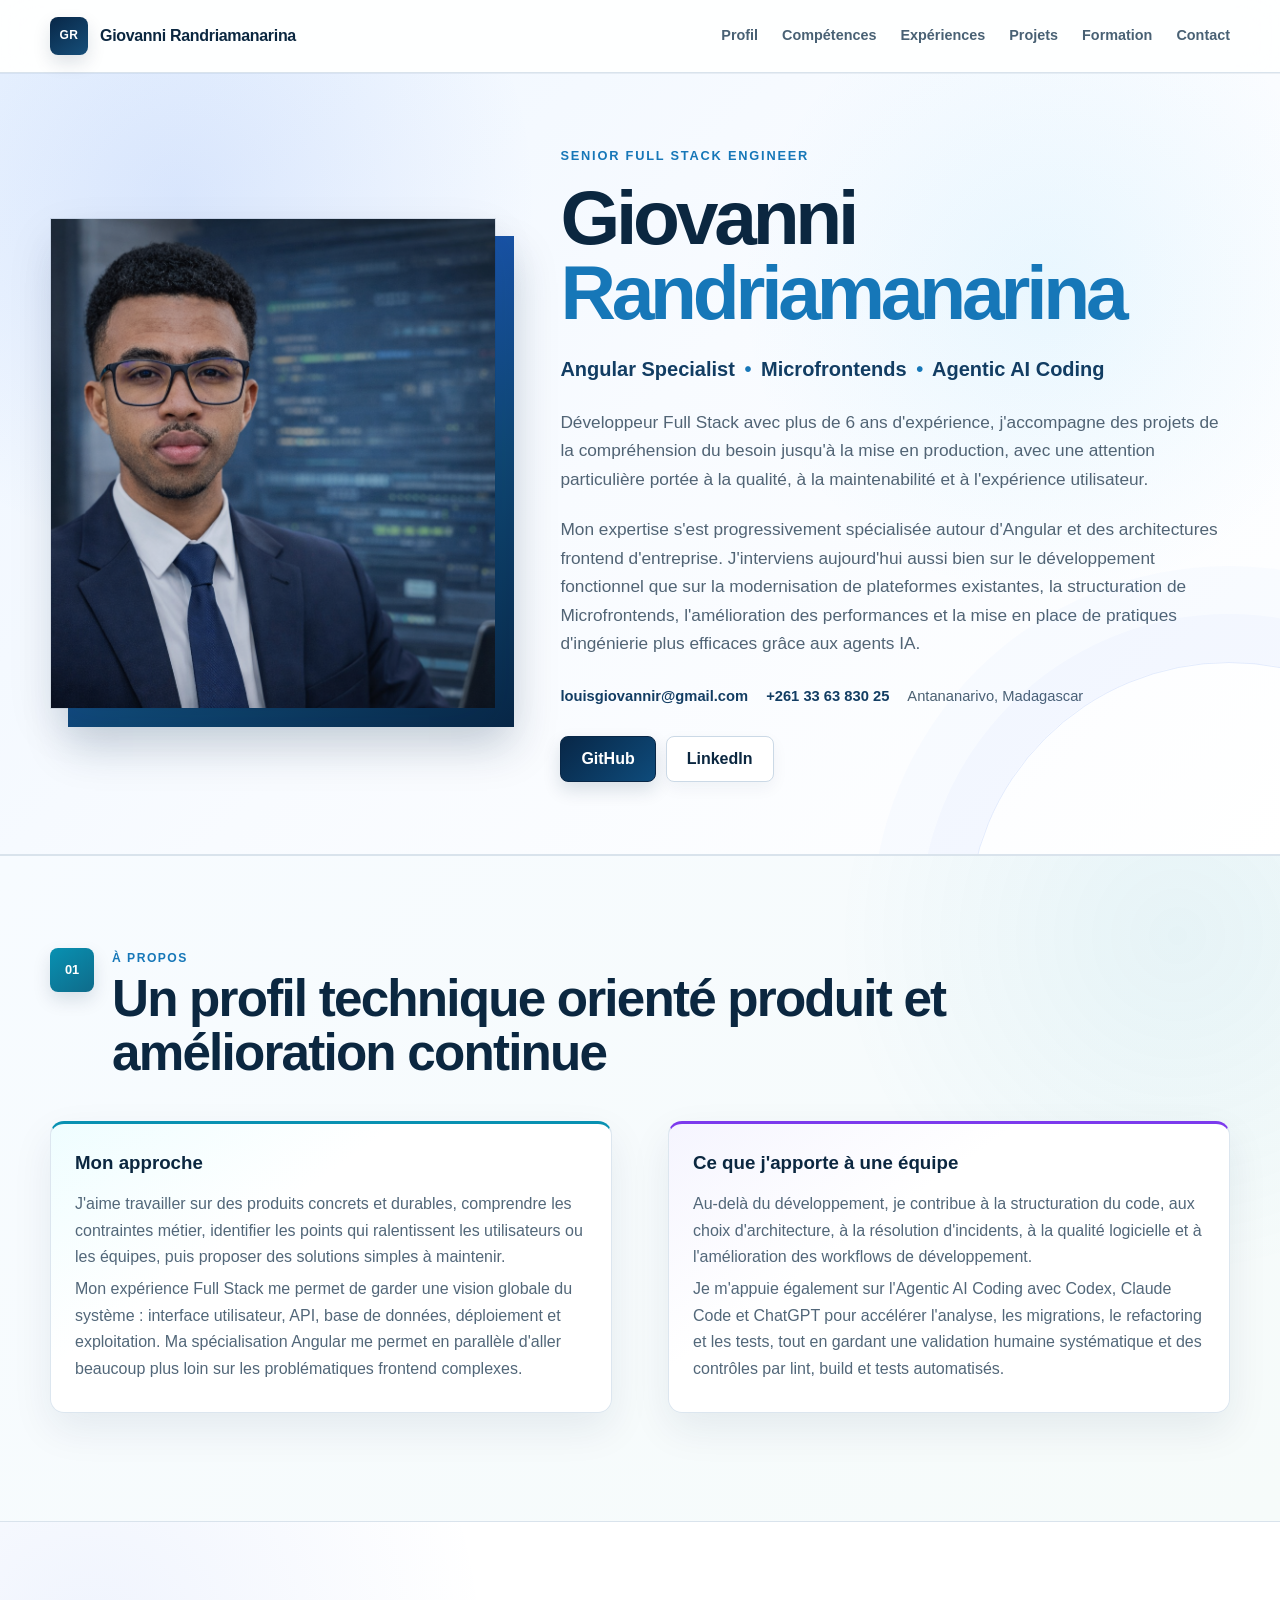
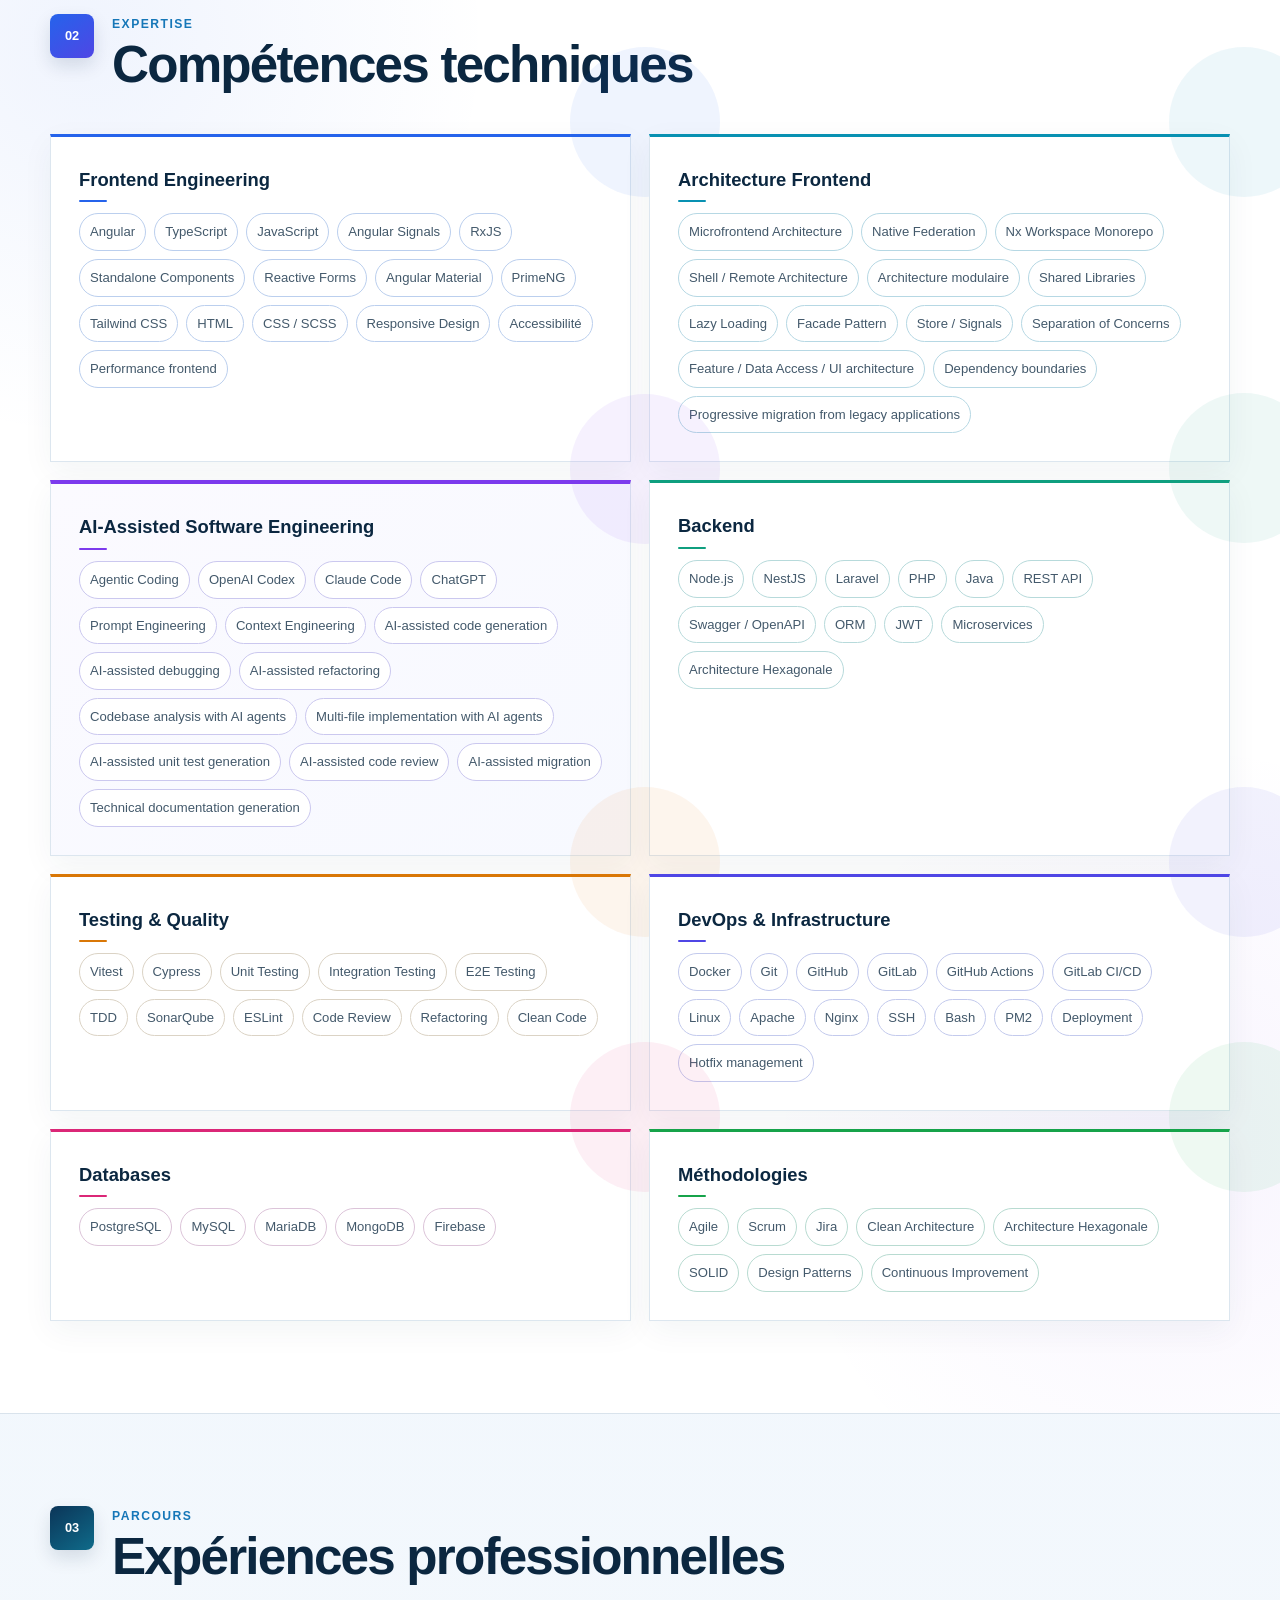
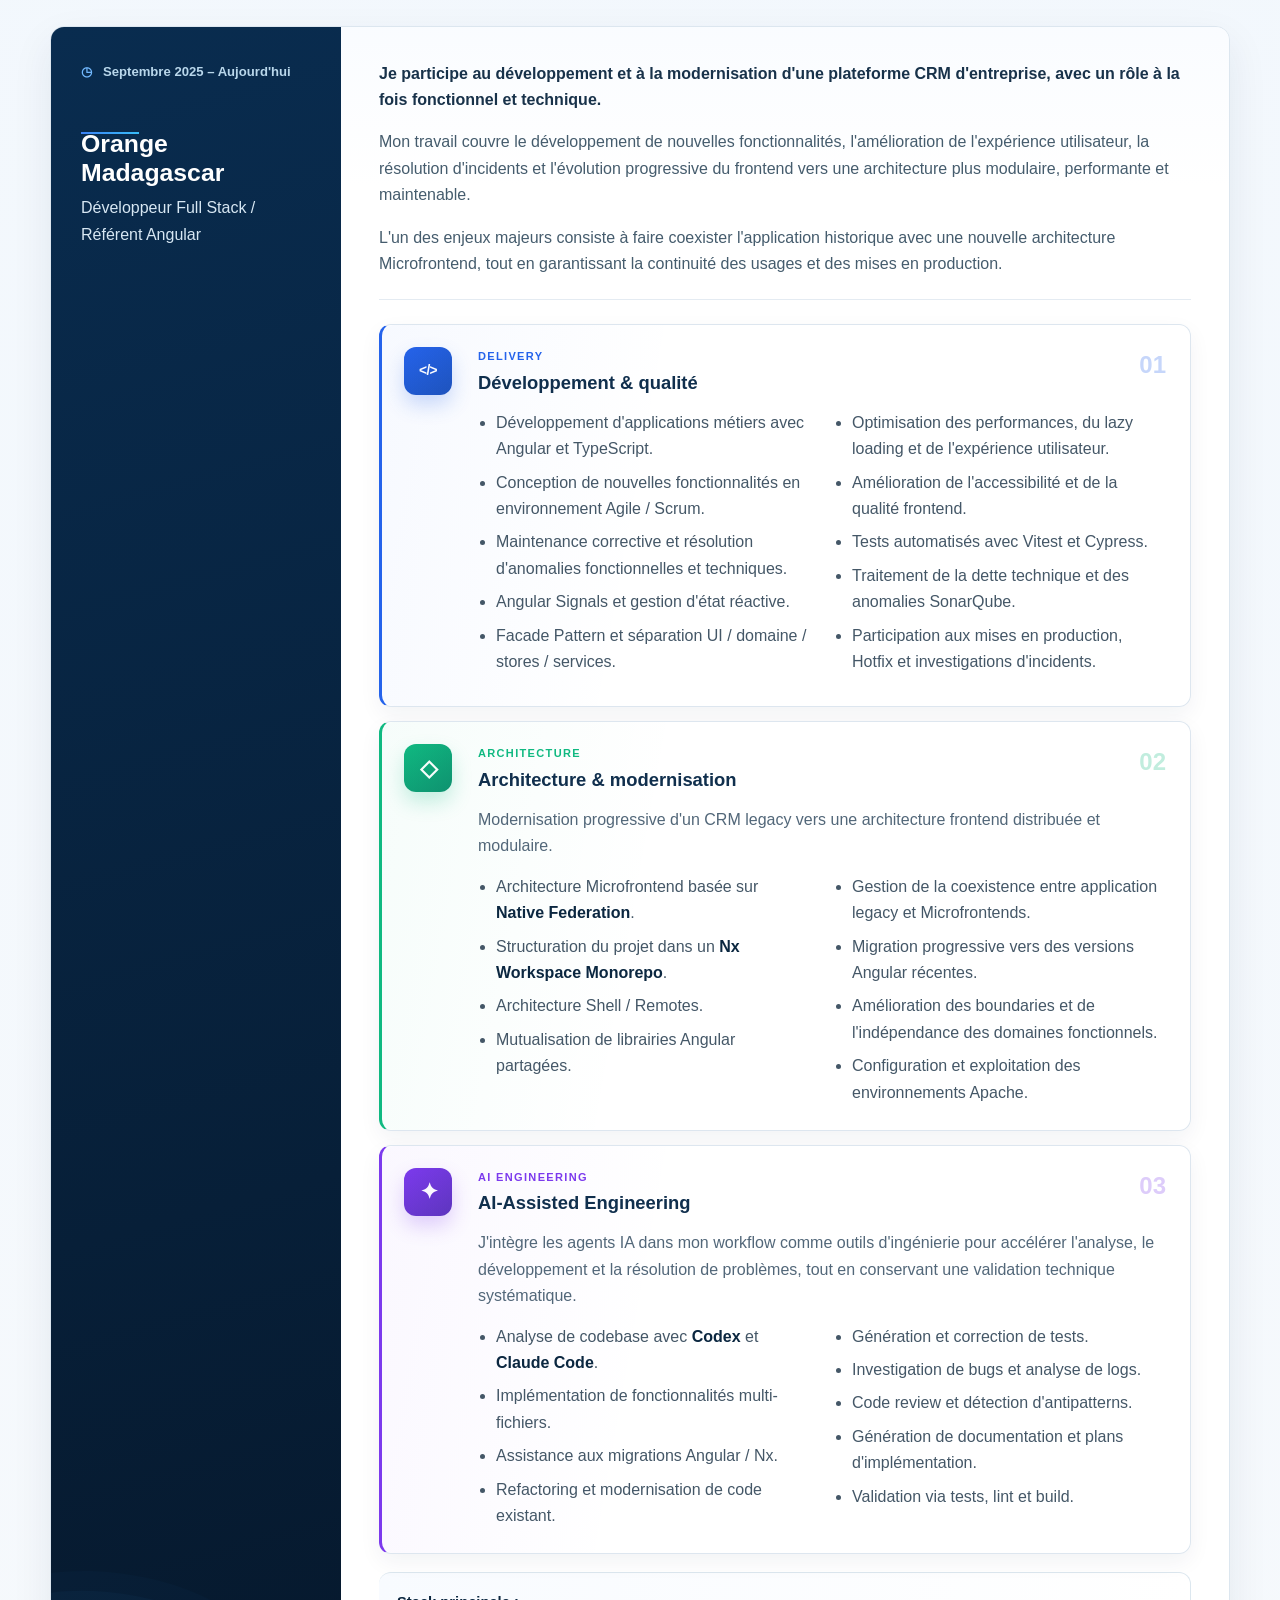
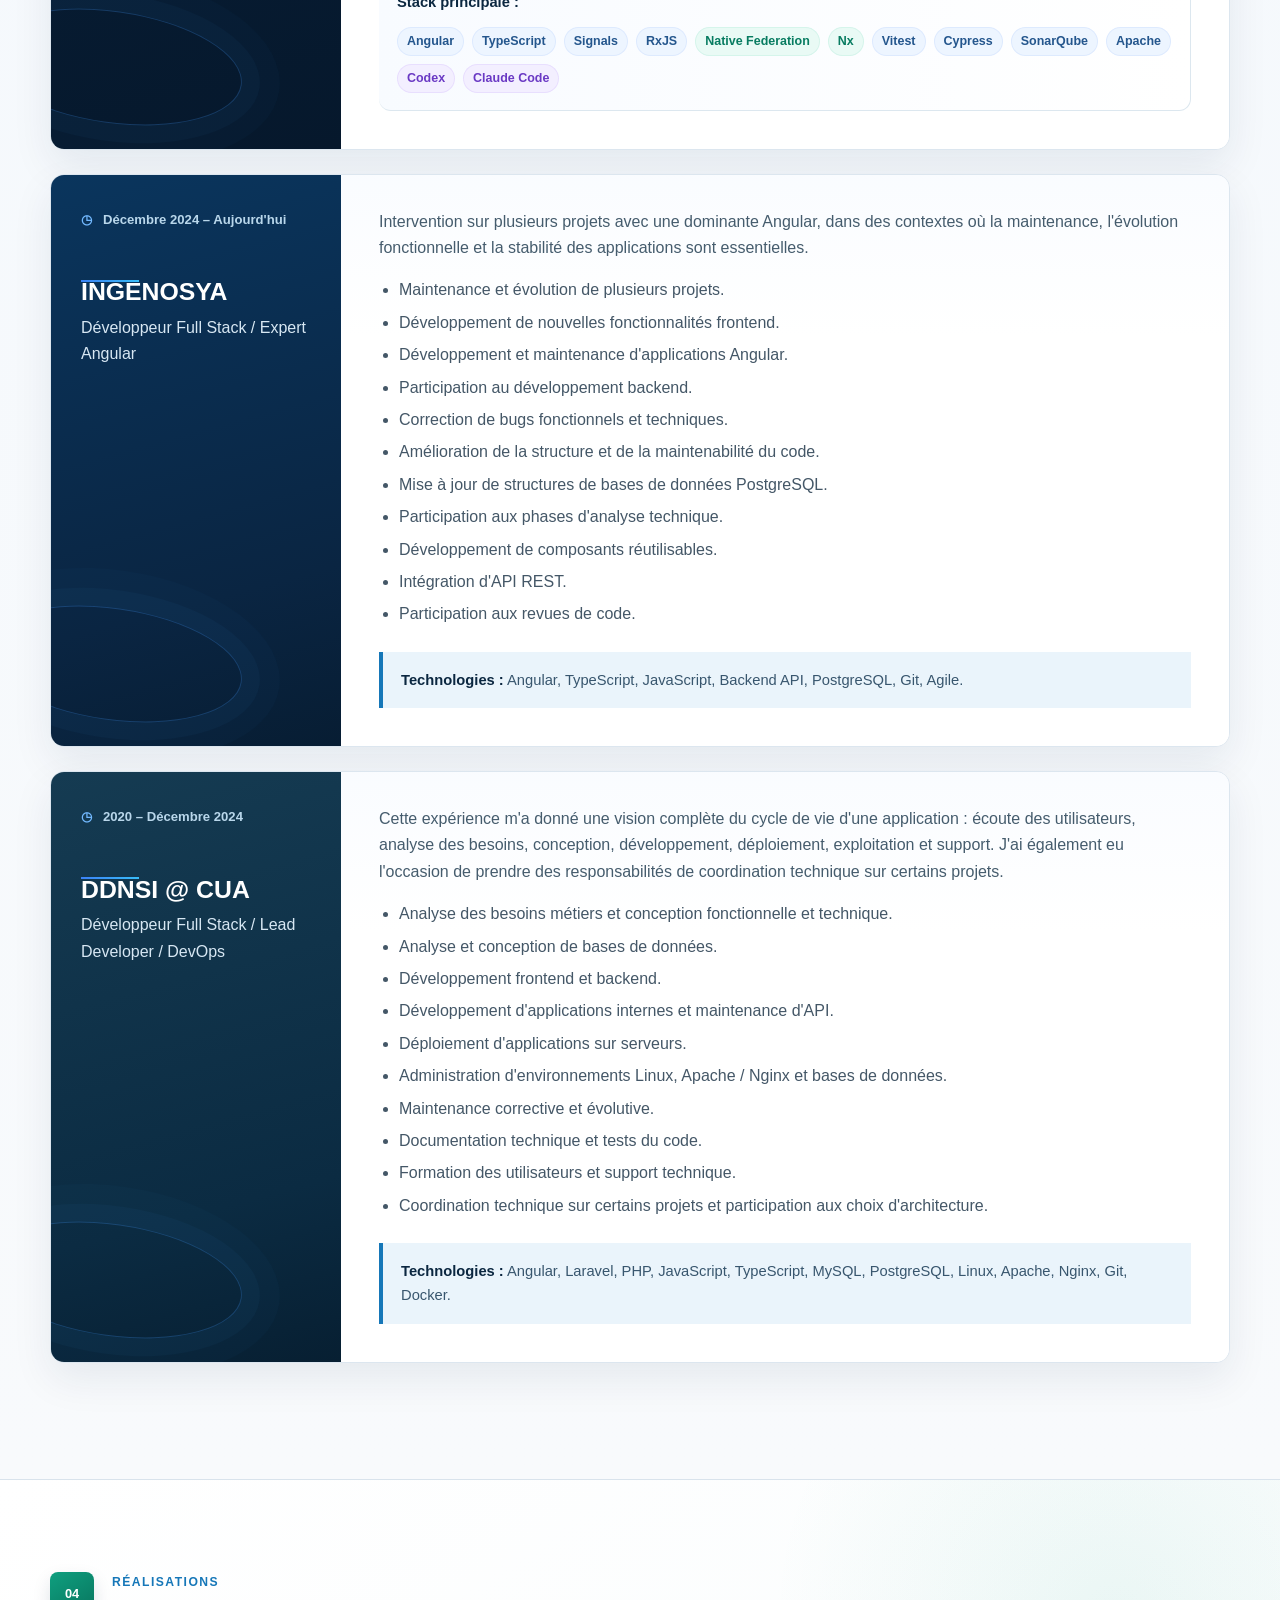
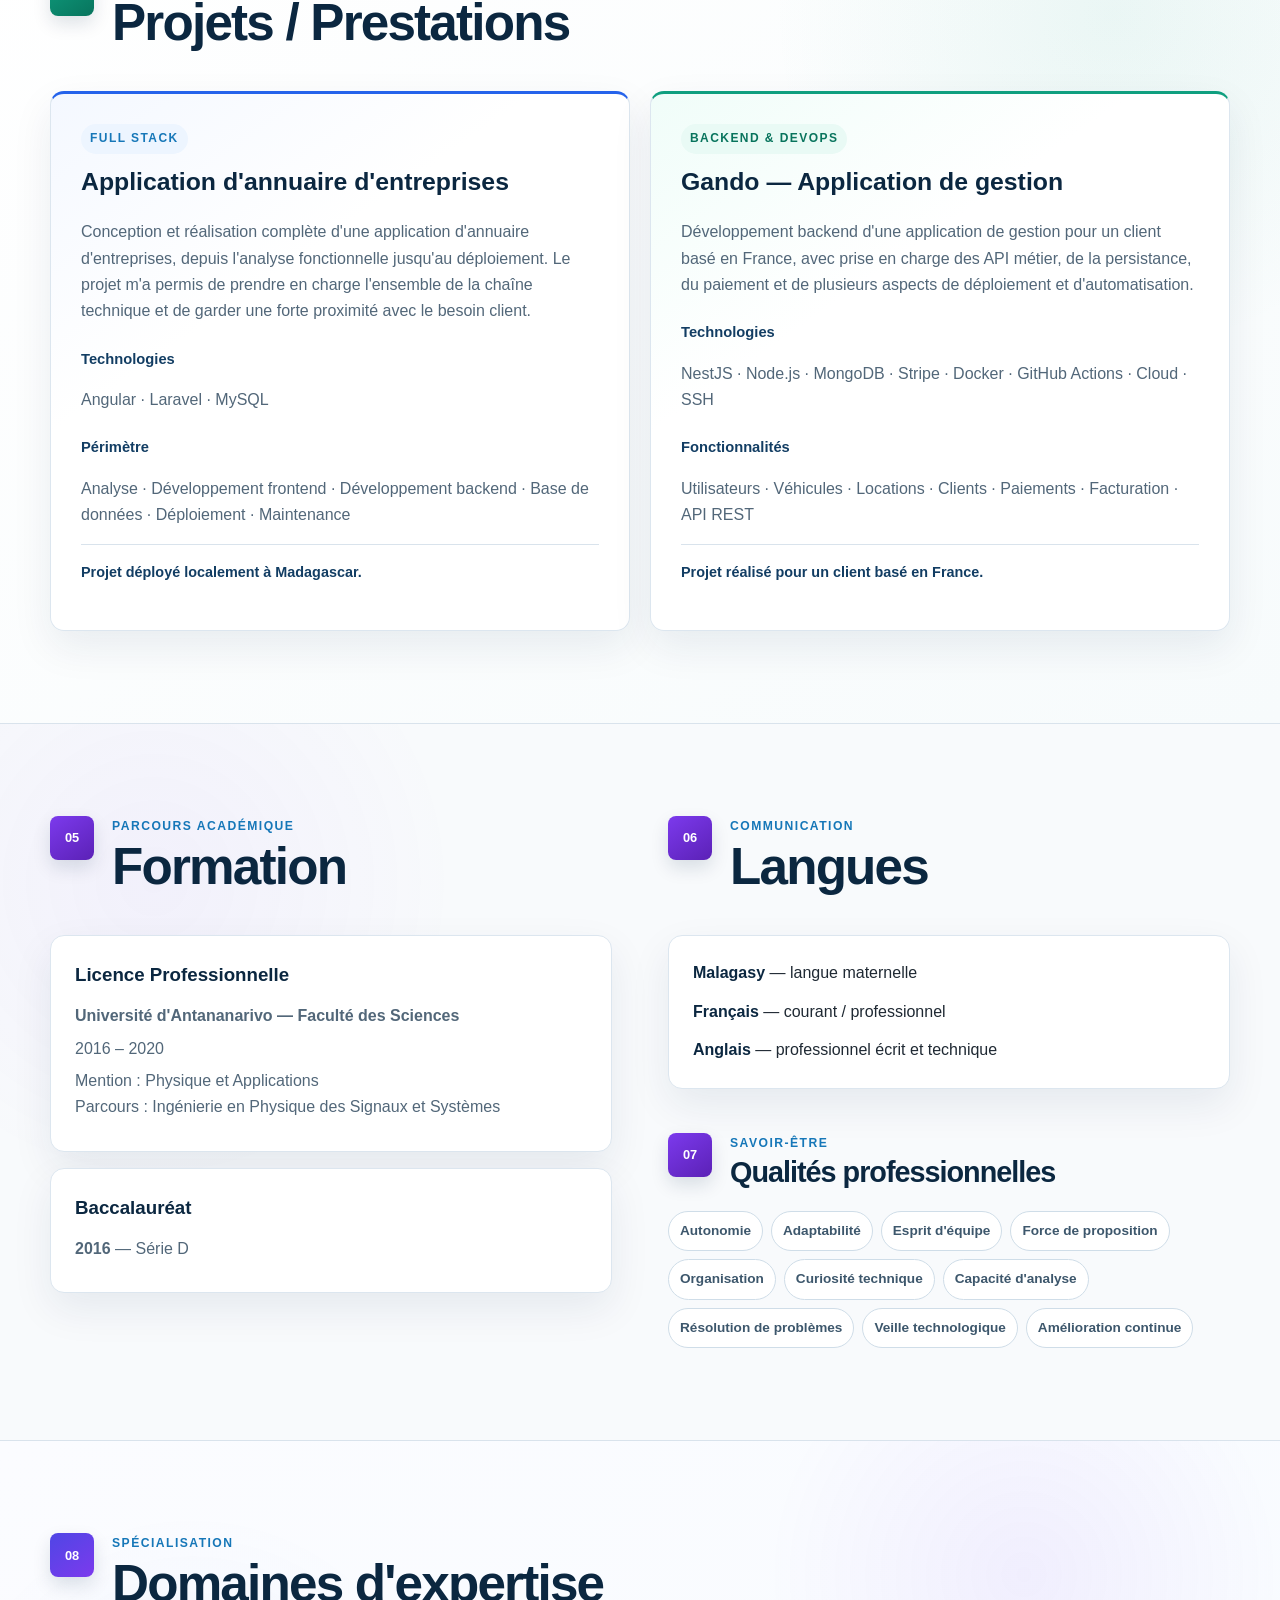
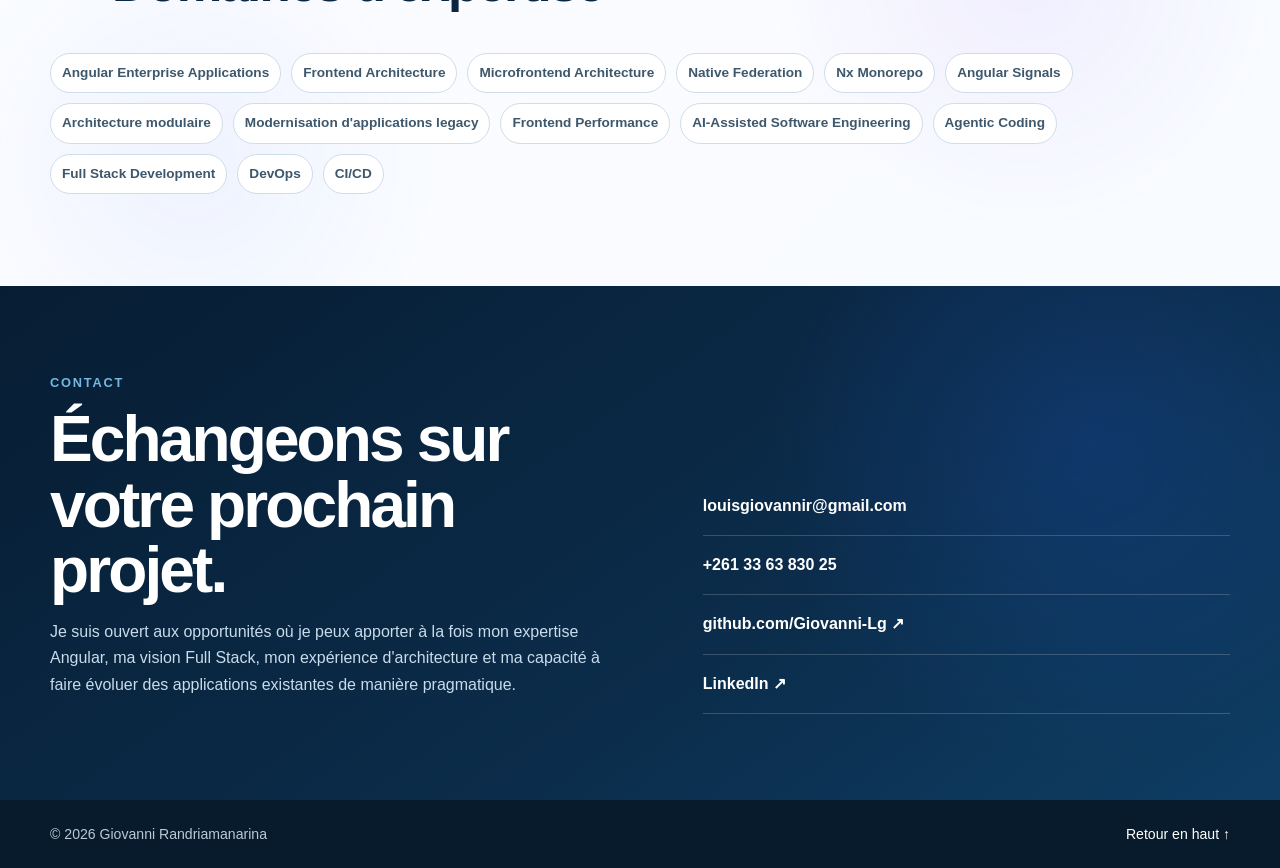
==== commit 0a94a0e3: "style: enable skill item hover and scroll animation" ====
--- a/index.html
+++ b/index.html
@@ -16,6 +16,7 @@
   <link href="https://fonts.googleapis.com/css2?family=Inter:wght@400;500;600;700;800&display=swap" rel="stylesheet">
   <link rel="stylesheet" href="assets/css/styles.css">
   <link rel="stylesheet" href="assets/css/modern.css">
+  <link rel="stylesheet" href="assets/css/skills-motion.css">
 </head>
 <body>
   <a class="skip-link" href="#main">Aller au contenu</a>
--- a/assets/css/skills-motion.css
+++ b/assets/css/skills-motion.css
@@ -0,0 +1,141 @@
+/* Skills interaction refinement — cards stay square/stable; interactions live on skill items */
+
+/* Keep technical cards square and visually stable */
+#skills .skill-card {
+  border-radius: 0 !important;
+  transform: none;
+  overflow: visible;
+  box-shadow: 0 10px 30px rgba(17, 55, 86, .05);
+  transition:
+    opacity .65s cubic-bezier(.2,.72,.2,1),
+    transform .65s cubic-bezier(.2,.72,.2,1),
+    border-color .2s ease,
+    box-shadow .2s ease;
+}
+
+#skills .skill-card:hover {
+  transform: none !important;
+  box-shadow: 0 10px 30px rgba(17, 55, 86, .05) !important;
+}
+
+/* Keep the card accent, but do not animate the card itself */
+#skills .skill-card::before {
+  transition: none !important;
+}
+
+/* Modern on-scroll entrance with a subtle stagger */
+#skills .skill-card.reveal {
+  opacity: 0;
+  transform: translateY(28px) scale(.985);
+}
+
+#skills .skill-card.reveal.visible {
+  opacity: 1;
+  transform: translateY(0) scale(1);
+}
+
+#skills .skill-card:nth-child(1) { transition-delay: 0ms; }
+#skills .skill-card:nth-child(2) { transition-delay: 70ms; }
+#skills .skill-card:nth-child(3) { transition-delay: 140ms; }
+#skills .skill-card:nth-child(4) { transition-delay: 210ms; }
+#skills .skill-card:nth-child(5) { transition-delay: 80ms; }
+#skills .skill-card:nth-child(6) { transition-delay: 150ms; }
+#skills .skill-card:nth-child(7) { transition-delay: 220ms; }
+#skills .skill-card:nth-child(8) { transition-delay: 290ms; }
+
+/* The interactive focus is now on each technical item */
+#skills .skill-card li {
+  position: relative;
+  isolation: isolate;
+  overflow: hidden;
+  cursor: default;
+  border-radius: 999px !important;
+  transition:
+    transform .2s cubic-bezier(.2,.72,.2,1),
+    color .2s ease,
+    background-color .2s ease,
+    border-color .2s ease,
+    box-shadow .2s ease;
+}
+
+#skills .skill-card li::before {
+  content: "";
+  position: absolute;
+  inset: 0;
+  z-index: -1;
+  background: linear-gradient(110deg, color-mix(in srgb, var(--skill-accent, #2563eb) 12%, #fff), #fff);
+  opacity: 0;
+  transform: translateX(-35%);
+  transition: opacity .2s ease, transform .28s cubic-bezier(.2,.72,.2,1);
+}
+
+#skills .skill-card li:hover {
+  transform: translateY(-3px) scale(1.025);
+  color: color-mix(in srgb, var(--skill-accent, #2563eb) 82%, #102f4d);
+  background: color-mix(in srgb, var(--skill-accent, #2563eb) 7%, #fff);
+  border-color: color-mix(in srgb, var(--skill-accent, #2563eb) 38%, #dce7ef);
+  box-shadow:
+    0 8px 18px color-mix(in srgb, var(--skill-accent, #2563eb) 11%, transparent),
+    inset 0 0 0 1px color-mix(in srgb, var(--skill-accent, #2563eb) 6%, transparent);
+}
+
+#skills .skill-card li:hover::before {
+  opacity: 1;
+  transform: translateX(0);
+}
+
+/* Small dot appears only when an item is hovered */
+#skills .skill-card li::after {
+  content: "";
+  width: 0;
+  height: 0;
+  margin-left: 0;
+  border-radius: 50%;
+  background: var(--skill-accent, #2563eb);
+  display: inline-block;
+  vertical-align: middle;
+  opacity: 0;
+  transition: width .18s ease, height .18s ease, margin-left .18s ease, opacity .18s ease;
+}
+
+#skills .skill-card li:hover::after {
+  width: 5px;
+  height: 5px;
+  margin-left: 7px;
+  opacity: .85;
+}
+
+/* Keyboard users get the same treatment when a skill becomes focusable in the future */
+#skills .skill-card li:focus-visible {
+  outline: 2px solid var(--skill-accent, #2563eb);
+  outline-offset: 2px;
+}
+
+/* Cards remain square; only contained UI elements use radius */
+#skills .skill-card,
+#skills .skill-card.feature {
+  border-radius: 0 !important;
+}
+
+#skills .skill-card h3 {
+  transition: color .2s ease;
+}
+
+#skills .skill-card:has(li:hover) h3 {
+  color: var(--skill-accent, #2563eb);
+}
+
+@media (prefers-reduced-motion: reduce) {
+  #skills .skill-card.reveal,
+  #skills .skill-card.reveal.visible {
+    opacity: 1;
+    transform: none;
+    transition: none;
+  }
+
+  #skills .skill-card li,
+  #skills .skill-card li::before,
+  #skills .skill-card li::after {
+    transition: none;
+  }
+}
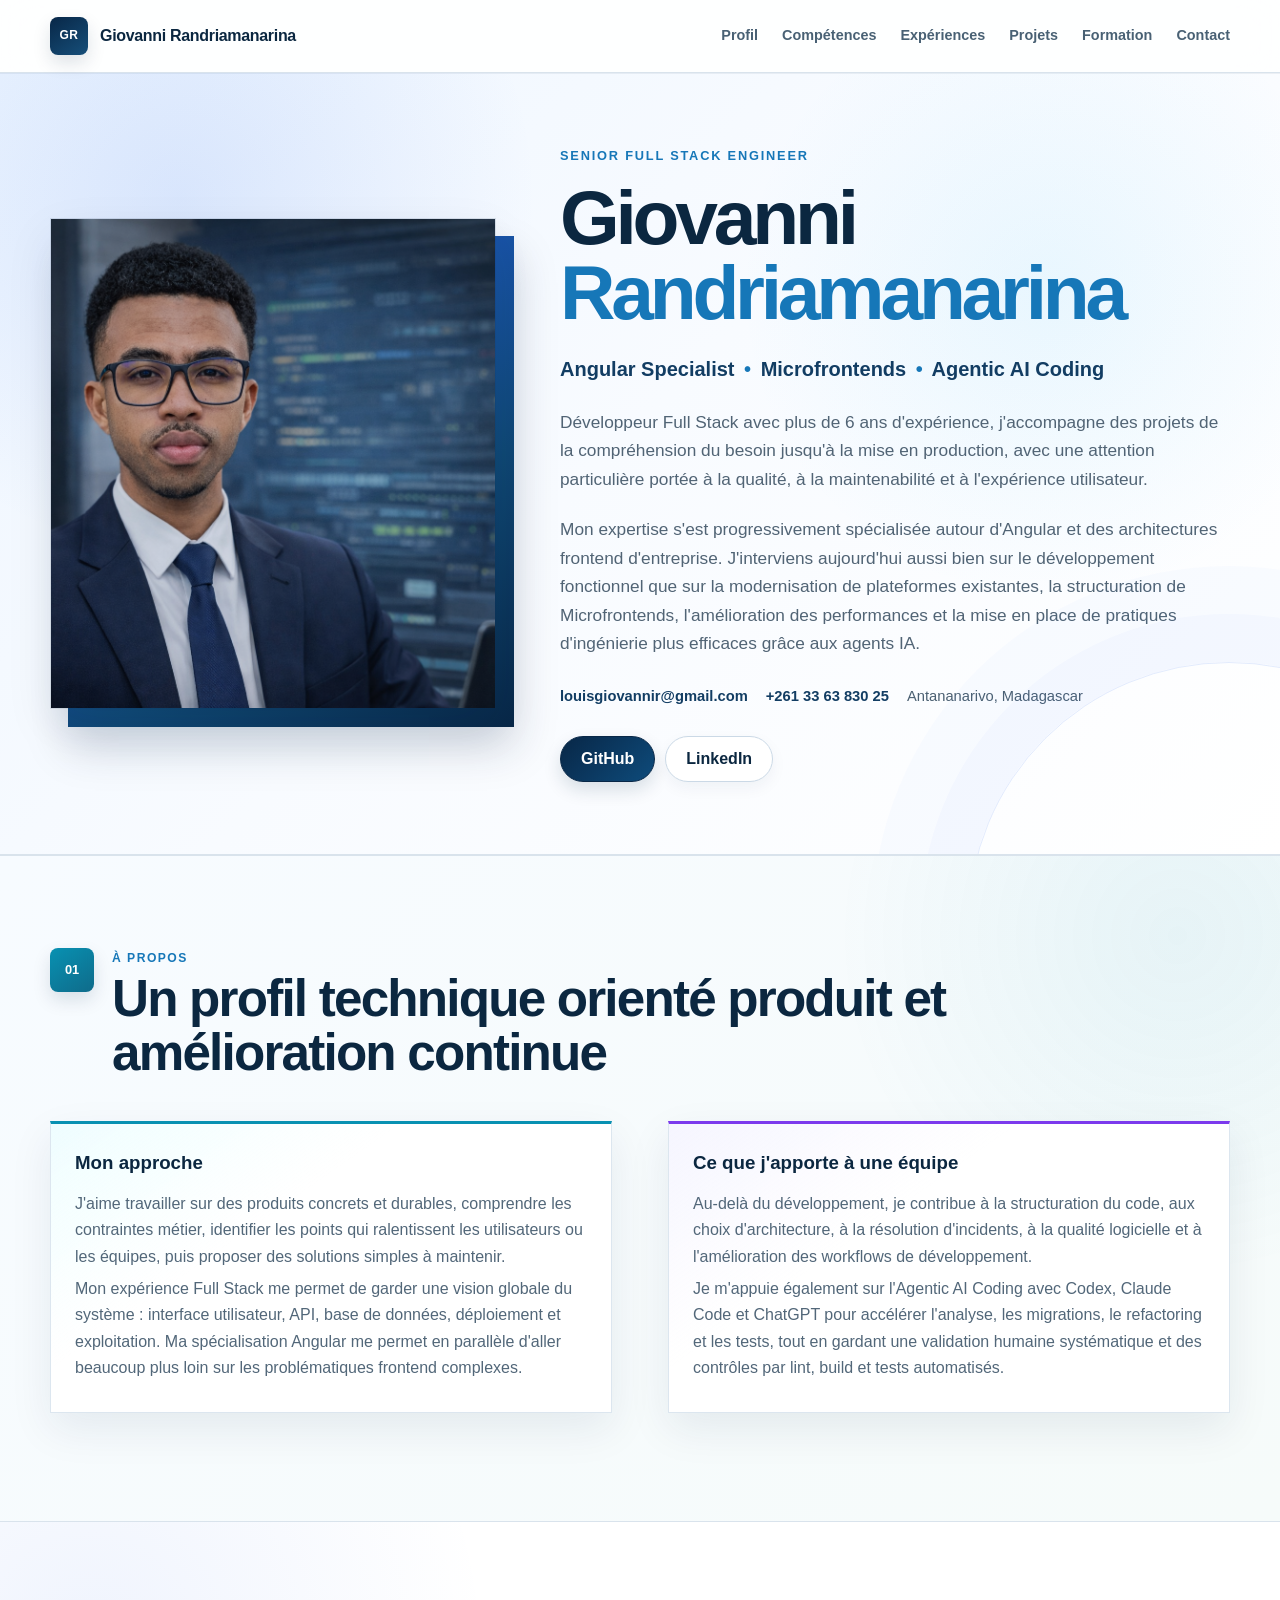
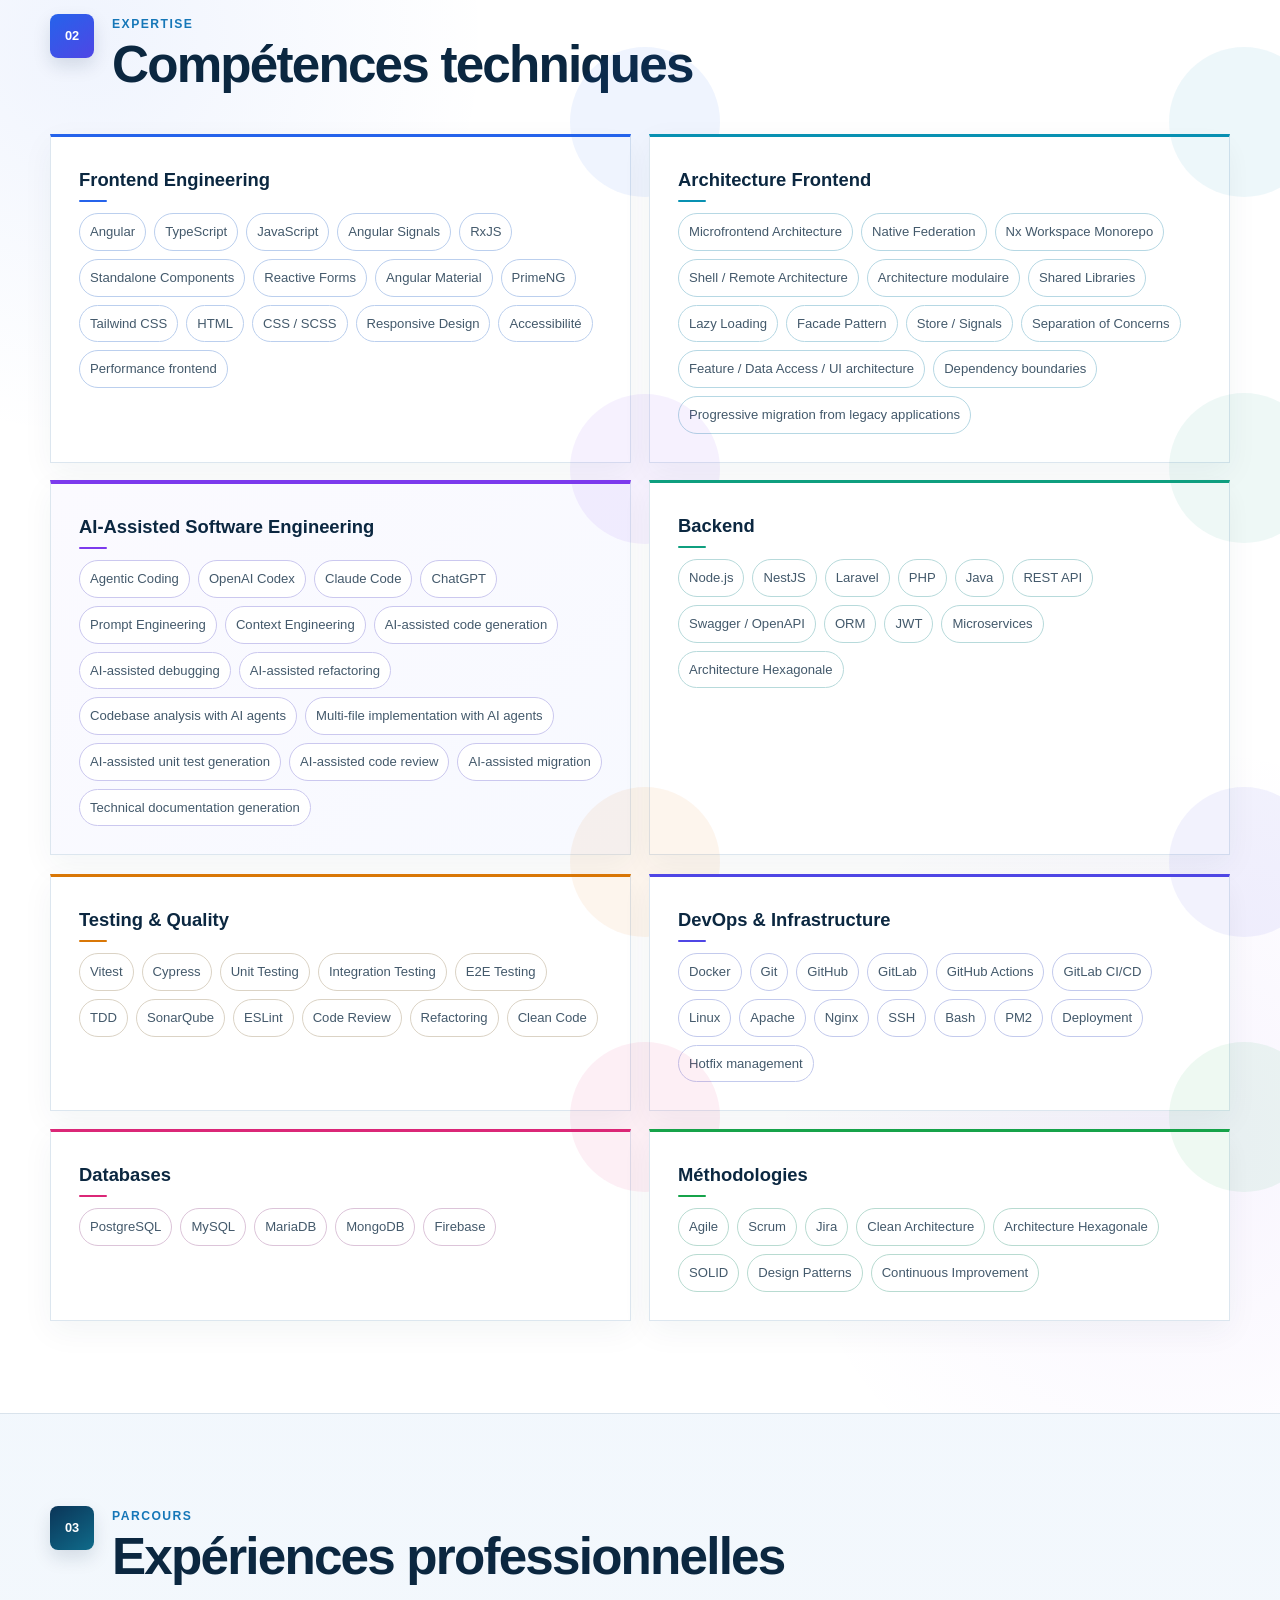
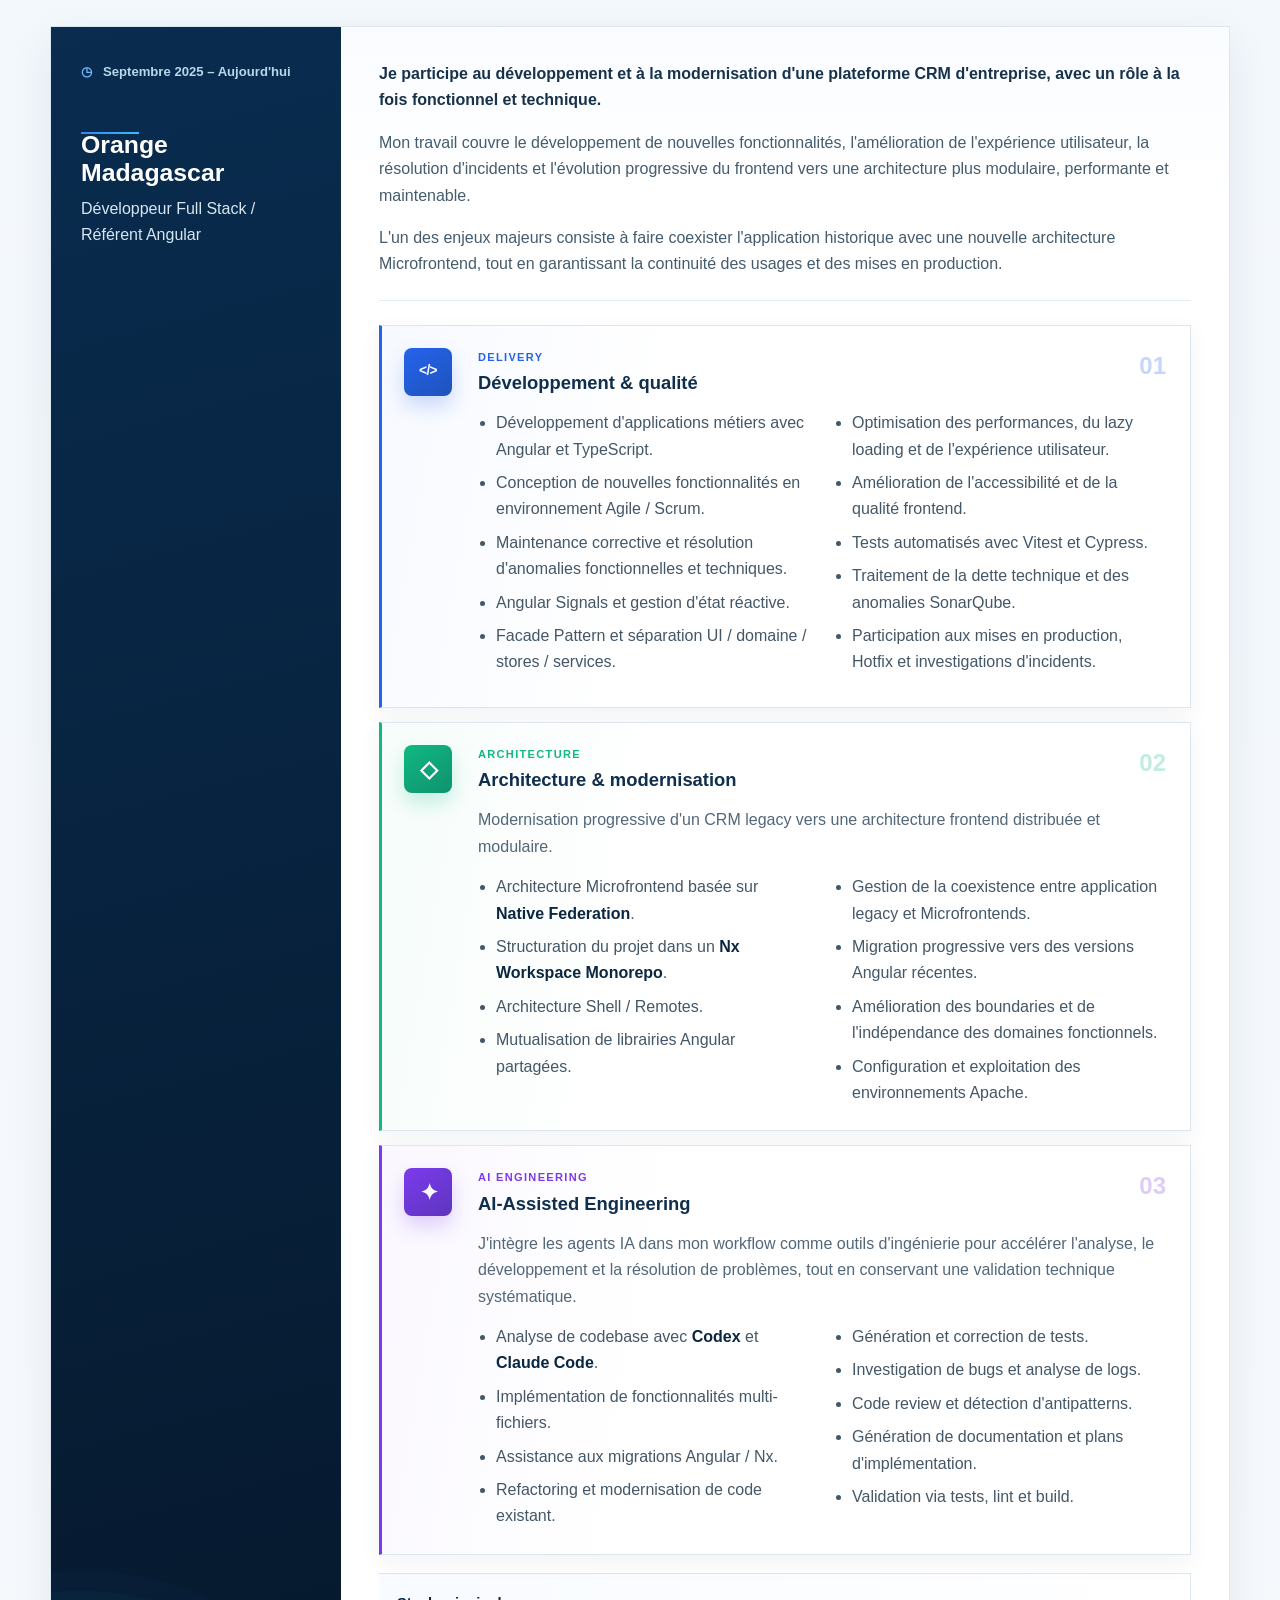
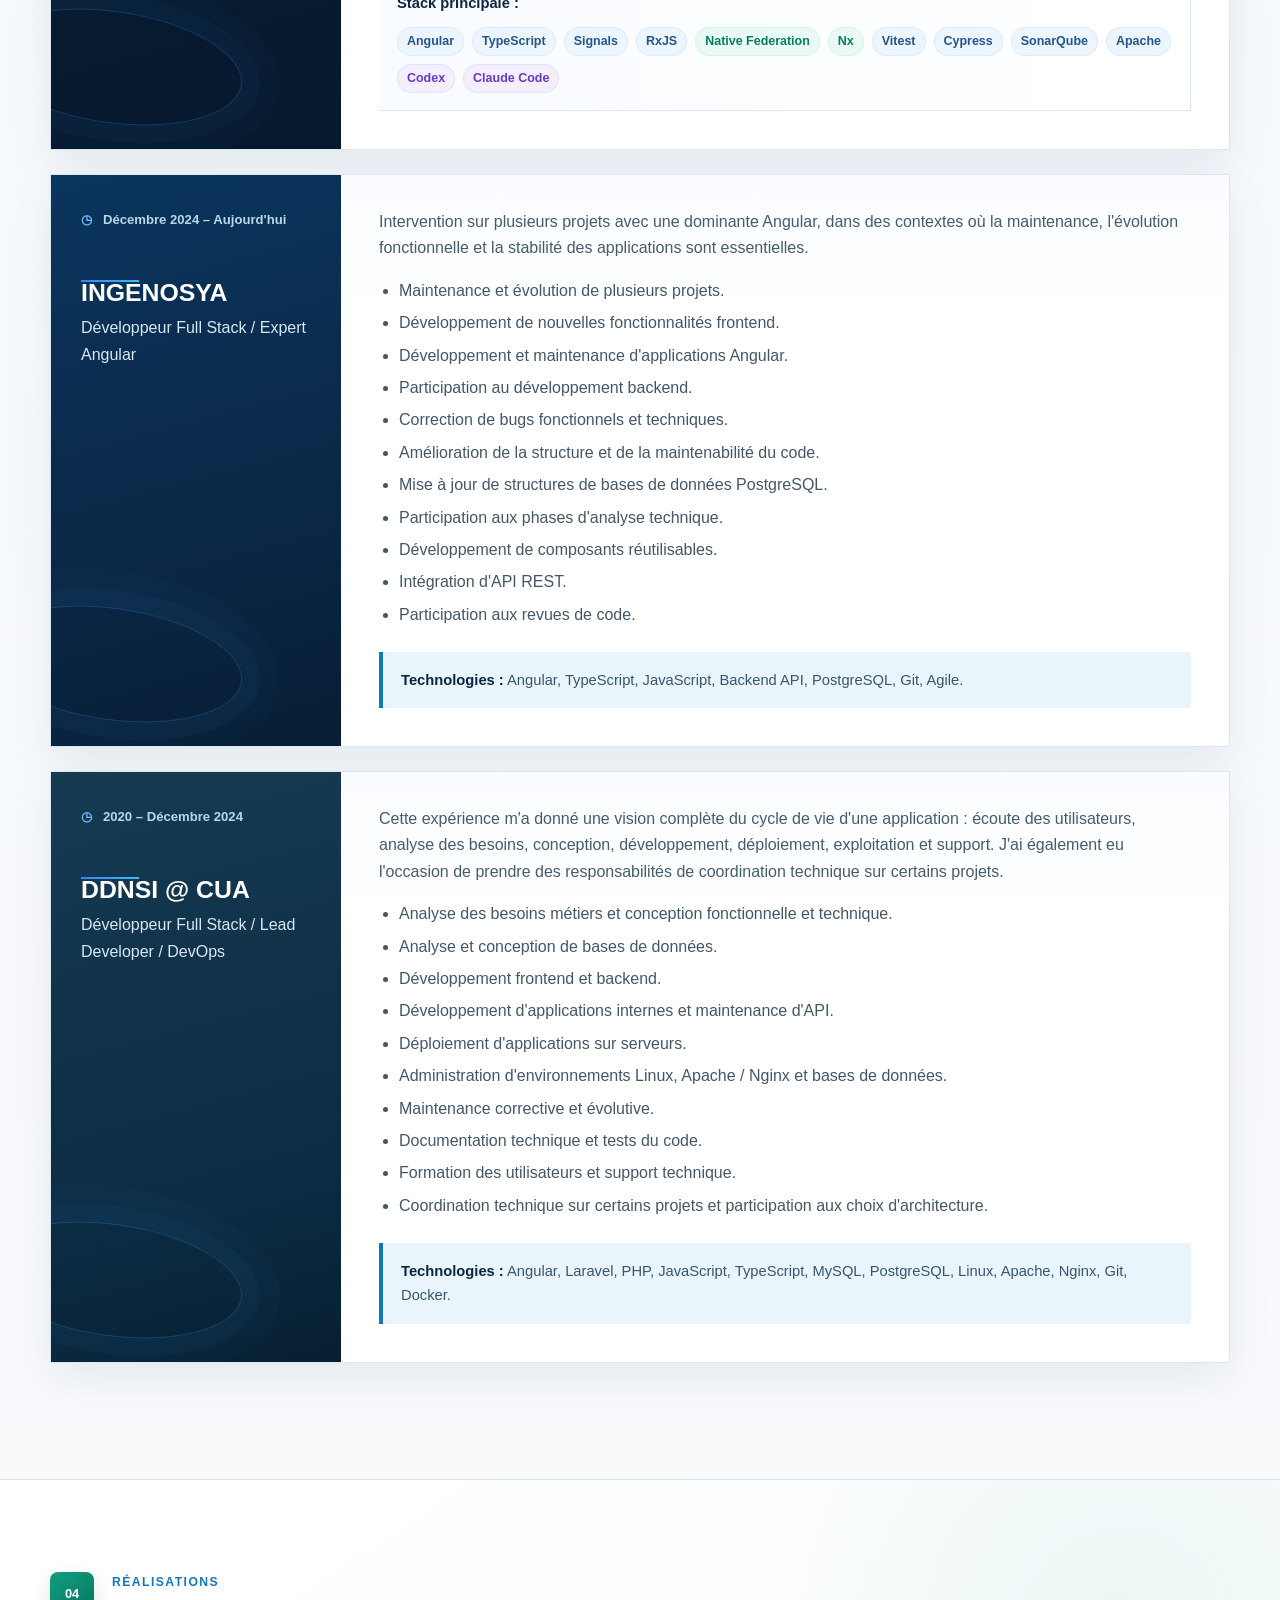
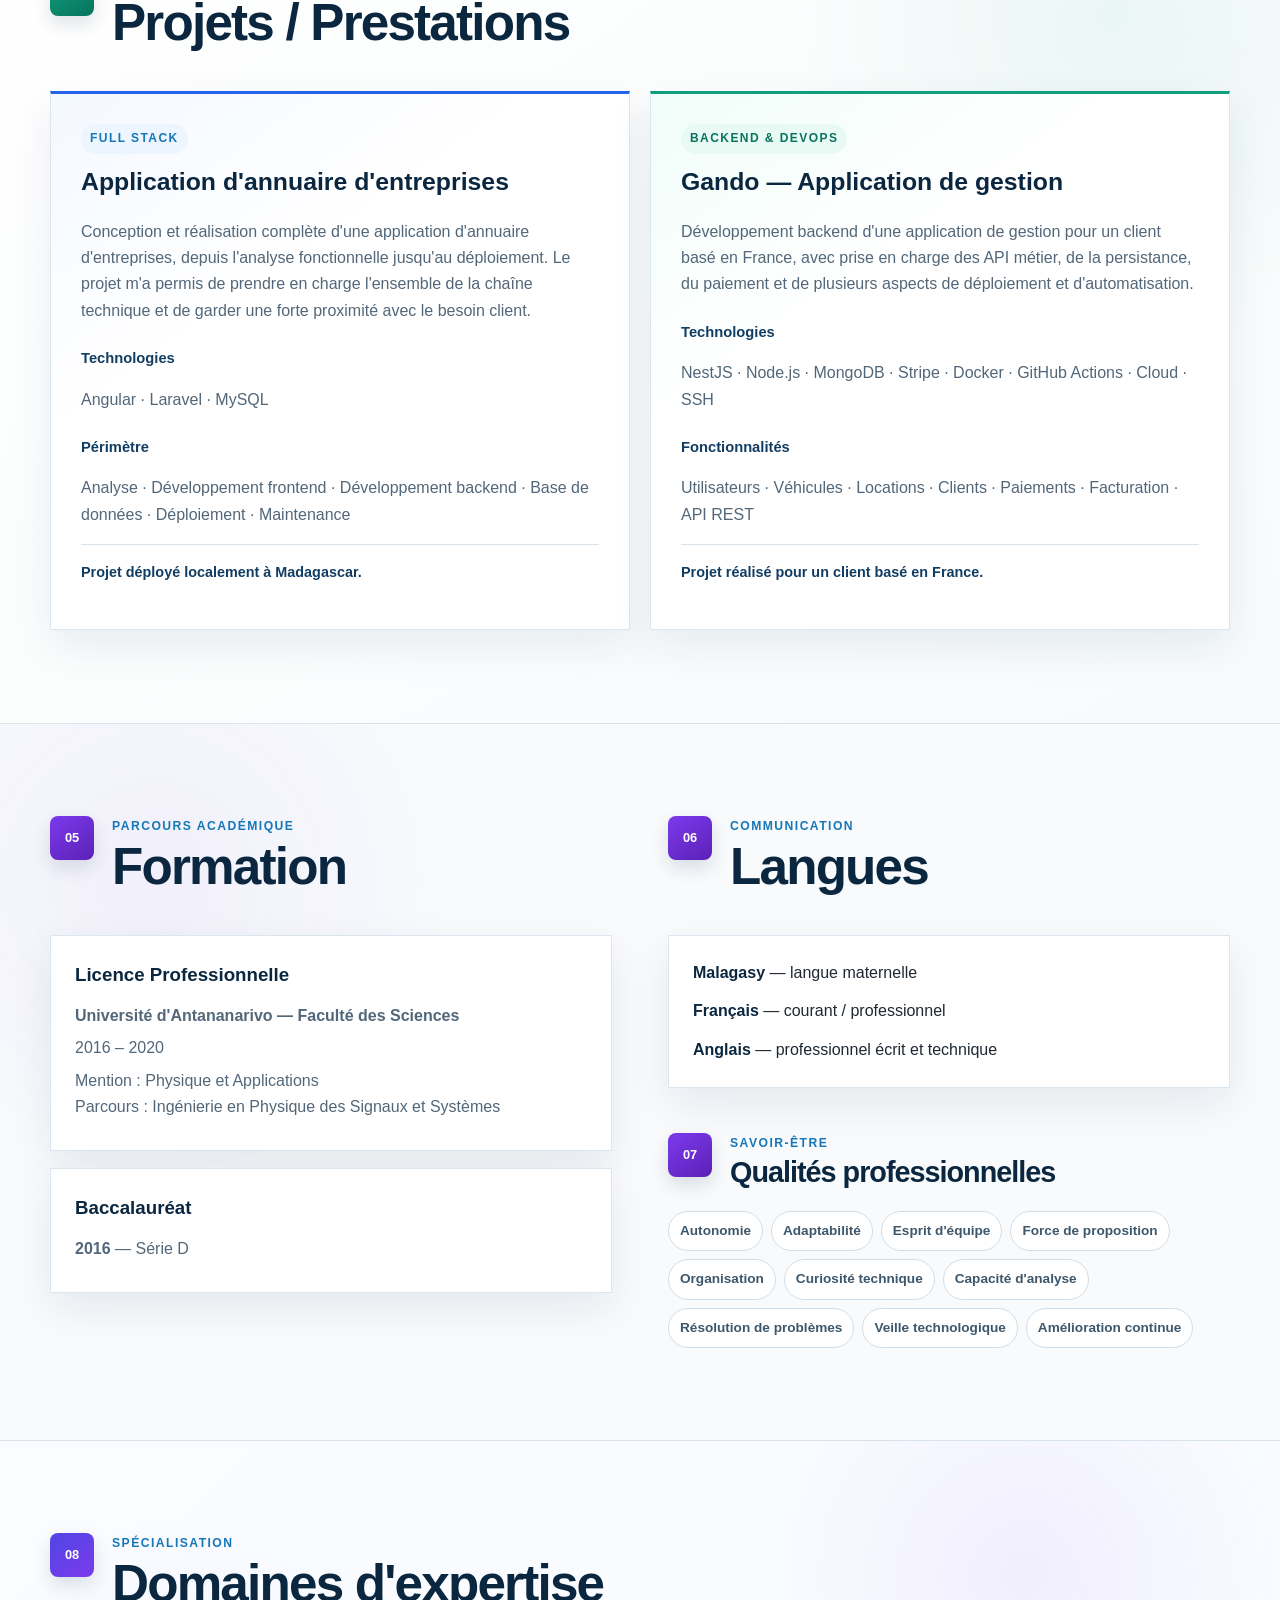
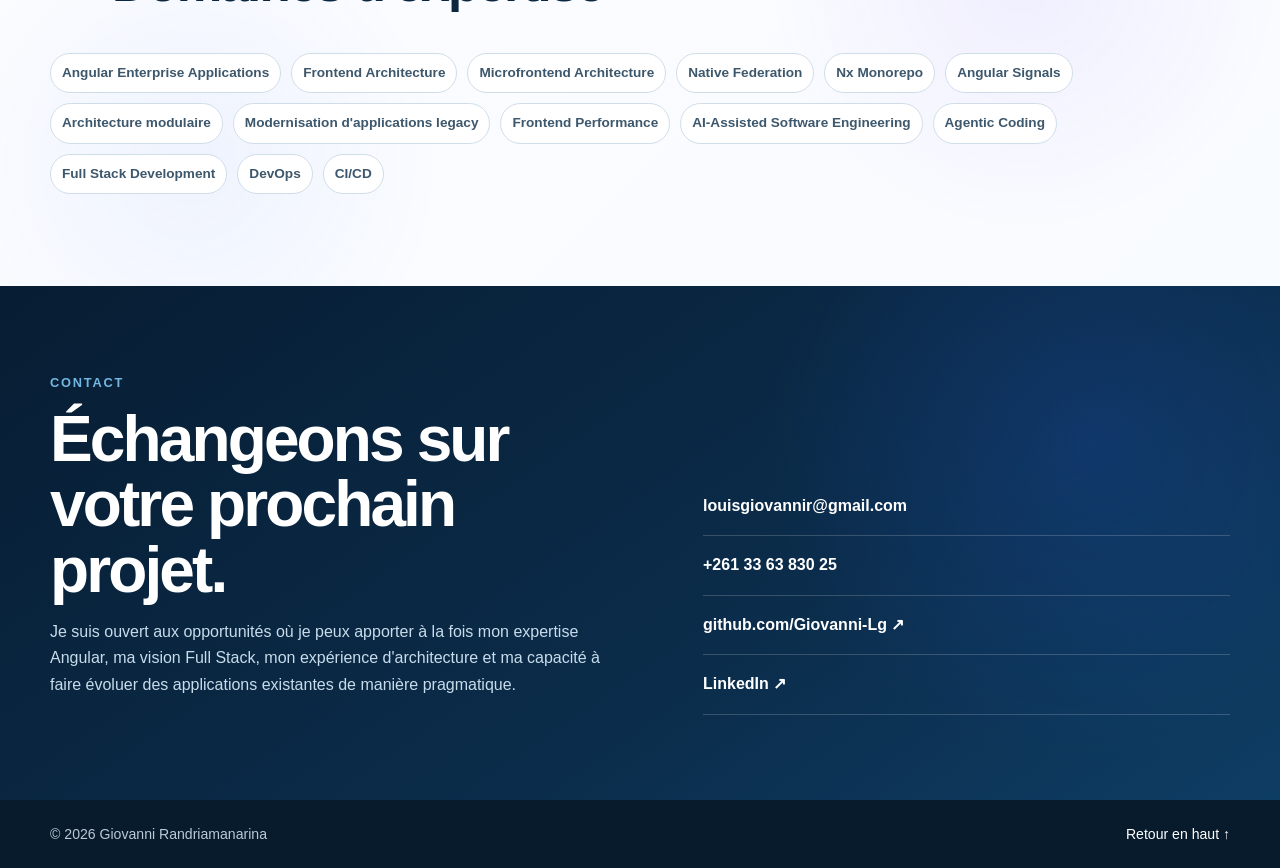
==== commit e265f25a: "style: enable square cards and richer scroll motion" ====
--- a/index.html
+++ b/index.html
@@ -17,6 +17,7 @@
   <link rel="stylesheet" href="assets/css/styles.css">
   <link rel="stylesheet" href="assets/css/modern.css">
   <link rel="stylesheet" href="assets/css/skills-motion.css">
+  <link rel="stylesheet" href="assets/css/square-motion.css">
 </head>
 <body>
   <a class="skip-link" href="#main">Aller au contenu</a>
--- a/assets/css/square-motion.css
+++ b/assets/css/square-motion.css
@@ -0,0 +1,276 @@
+/* Square card system + richer scroll animation layer */
+
+/* Keep containers/cards square across the portfolio */
+.skill-card,
+.project-card,
+.info-card,
+.experience-card,
+.experience-block,
+.experience-summary,
+.stack-highlight,
+.contact-strip,
+.hero-photo,
+.hero-photo-wrap::before {
+  border-radius: 0 !important;
+}
+
+/* Small interactive elements may remain rounded */
+.skill-card li,
+.tags span,
+.domain-grid span,
+.stack-highlight span,
+.btn,
+.block-index,
+.experience-block::before,
+.brand-mark,
+.section-title > span {
+  border-radius: 999px;
+}
+
+.brand-mark,
+.section-title > span,
+.block-index,
+.experience-block::before {
+  border-radius: 8px;
+}
+
+/* Cards stay still on hover: interaction belongs to their content */
+.skill-card:hover,
+.project-card:hover,
+.info-card:hover,
+.experience-card:hover,
+.experience-block:hover {
+  transform: none !important;
+}
+
+.skill-card,
+.project-card,
+.info-card,
+.experience-card,
+.experience-block {
+  transition: border-color .25s ease, box-shadow .25s ease, background-color .25s ease;
+}
+
+/* Subtle visual response without moving the whole card */
+.project-card:hover,
+.info-card:hover {
+  border-color: rgba(37, 99, 235, .32);
+  box-shadow: 0 18px 44px rgba(15, 42, 66, .09);
+}
+
+.experience-block:hover {
+  border-color: color-mix(in srgb, var(--accent) 35%, #dce6ef);
+  box-shadow: 0 16px 36px rgba(16,45,73,.085);
+}
+
+/* More expressive scroll reveal system */
+.reveal {
+  opacity: 0;
+  transform: translateY(28px) scale(.985);
+  filter: blur(5px);
+  transition:
+    opacity .72s cubic-bezier(.2,.72,.2,1),
+    transform .72s cubic-bezier(.2,.72,.2,1),
+    filter .72s ease;
+  will-change: opacity, transform, filter;
+}
+
+.reveal.visible {
+  opacity: 1;
+  transform: none;
+  filter: blur(0);
+}
+
+/* Section headings slide in slightly from the left */
+.section-title.reveal {
+  transform: translateX(-26px);
+  filter: blur(4px);
+}
+
+.section-title.reveal.visible {
+  transform: translateX(0);
+  filter: blur(0);
+}
+
+/* Hero gets a cleaner directional entrance */
+.hero-photo-wrap.reveal {
+  transform: translateX(-32px) scale(.99);
+}
+
+.hero-photo-wrap.reveal.visible {
+  transform: none;
+}
+
+.hero-copy.reveal {
+  transform: translateX(30px);
+}
+
+.hero-copy.reveal.visible {
+  transform: none;
+}
+
+/* About / education cards alternate direction */
+.info-grid .info-card.reveal:nth-child(odd) {
+  transform: translateX(-24px);
+}
+
+.info-grid .info-card.reveal:nth-child(even) {
+  transform: translateX(24px);
+}
+
+.info-grid .info-card.reveal.visible {
+  transform: none;
+}
+
+/* Skills appear in a restrained staggered rhythm */
+#skills .skill-card.reveal {
+  transform: translateY(34px) scale(.975);
+}
+
+#skills .skill-card.reveal:nth-child(2n) {
+  transition-delay: .06s;
+}
+
+#skills .skill-card.reveal:nth-child(3n) {
+  transition-delay: .11s;
+}
+
+#skills .skill-card.reveal:nth-child(4n) {
+  transition-delay: .16s;
+}
+
+#skills .skill-card.reveal.visible {
+  transform: none;
+}
+
+/* Experiences feel like panels entering progressively */
+.experience-card.reveal {
+  transform: translateY(38px);
+  transition-duration: .8s;
+}
+
+.experience-card.reveal.visible {
+  transform: none;
+}
+
+.experience-card.reveal:nth-of-type(2) { transition-delay: .06s; }
+.experience-card.reveal:nth-of-type(3) { transition-delay: .12s; }
+
+/* Projects alternate from the sides */
+.projects-grid .project-card.reveal:nth-child(odd) {
+  transform: translateX(-30px);
+}
+
+.projects-grid .project-card.reveal:nth-child(even) {
+  transform: translateX(30px);
+}
+
+.projects-grid .project-card.reveal.visible {
+  transform: none;
+}
+
+/* Tags/domains cascade into view when their parent reveals */
+.tags.reveal span,
+.domain-grid.reveal span {
+  opacity: 0;
+  transform: translateY(10px);
+  transition: opacity .38s ease, transform .38s ease;
+}
+
+.tags.reveal.visible span,
+.domain-grid.reveal.visible span {
+  opacity: 1;
+  transform: none;
+}
+
+.tags.reveal.visible span:nth-child(2),
+.domain-grid.reveal.visible span:nth-child(2) { transition-delay: .03s; }
+.tags.reveal.visible span:nth-child(3),
+.domain-grid.reveal.visible span:nth-child(3) { transition-delay: .06s; }
+.tags.reveal.visible span:nth-child(4),
+.domain-grid.reveal.visible span:nth-child(4) { transition-delay: .09s; }
+.tags.reveal.visible span:nth-child(5),
+.domain-grid.reveal.visible span:nth-child(5) { transition-delay: .12s; }
+.tags.reveal.visible span:nth-child(6),
+.domain-grid.reveal.visible span:nth-child(6) { transition-delay: .15s; }
+.tags.reveal.visible span:nth-child(n+7),
+.domain-grid.reveal.visible span:nth-child(n+7) { transition-delay: .18s; }
+
+/* Technical pills remain the main hover interaction */
+.skill-card li {
+  position: relative;
+  overflow: hidden;
+  transition:
+    transform .18s cubic-bezier(.2,.75,.2,1),
+    box-shadow .18s ease,
+    color .18s ease,
+    border-color .18s ease,
+    background-color .18s ease;
+}
+
+.skill-card li::after {
+  content: "";
+  position: absolute;
+  left: 50%;
+  bottom: -8px;
+  width: 18px;
+  height: 3px;
+  border-radius: 999px;
+  background: var(--skill-accent, #2563eb);
+  opacity: 0;
+  transform: translateX(-50%) scaleX(.3);
+  transition: opacity .18s ease, transform .18s ease, bottom .18s ease;
+}
+
+.skill-card li:hover {
+  transform: translateY(-3px) scale(1.025);
+  color: var(--skill-accent, #2563eb);
+  border-color: color-mix(in srgb, var(--skill-accent, #2563eb) 34%, #d7e3ed);
+  background: color-mix(in srgb, var(--skill-accent, #2563eb) 7%, white);
+  box-shadow: 0 8px 18px color-mix(in srgb, var(--skill-accent, #2563eb) 13%, transparent);
+}
+
+.skill-card li:hover::after {
+  opacity: 1;
+  bottom: 3px;
+  transform: translateX(-50%) scaleX(1);
+}
+
+/* Preserve accessibility */
+@media (prefers-reduced-motion: reduce) {
+  .reveal,
+  .section-title.reveal,
+  .hero-photo-wrap.reveal,
+  .hero-copy.reveal,
+  .info-grid .info-card.reveal,
+  #skills .skill-card.reveal,
+  .experience-card.reveal,
+  .projects-grid .project-card.reveal,
+  .tags.reveal span,
+  .domain-grid.reveal span {
+    opacity: 1 !important;
+    transform: none !important;
+    filter: none !important;
+    transition: none !important;
+  }
+
+  .skill-card li {
+    transition: none !important;
+  }
+}
+
+@media (max-width: 720px) {
+  .hero-photo-wrap.reveal,
+  .hero-copy.reveal,
+  .info-grid .info-card.reveal,
+  .projects-grid .project-card.reveal {
+    transform: translateY(24px);
+  }
+
+  .hero-photo-wrap.reveal.visible,
+  .hero-copy.reveal.visible,
+  .info-grid .info-card.reveal.visible,
+  .projects-grid .project-card.reveal.visible {
+    transform: none;
+  }
+}
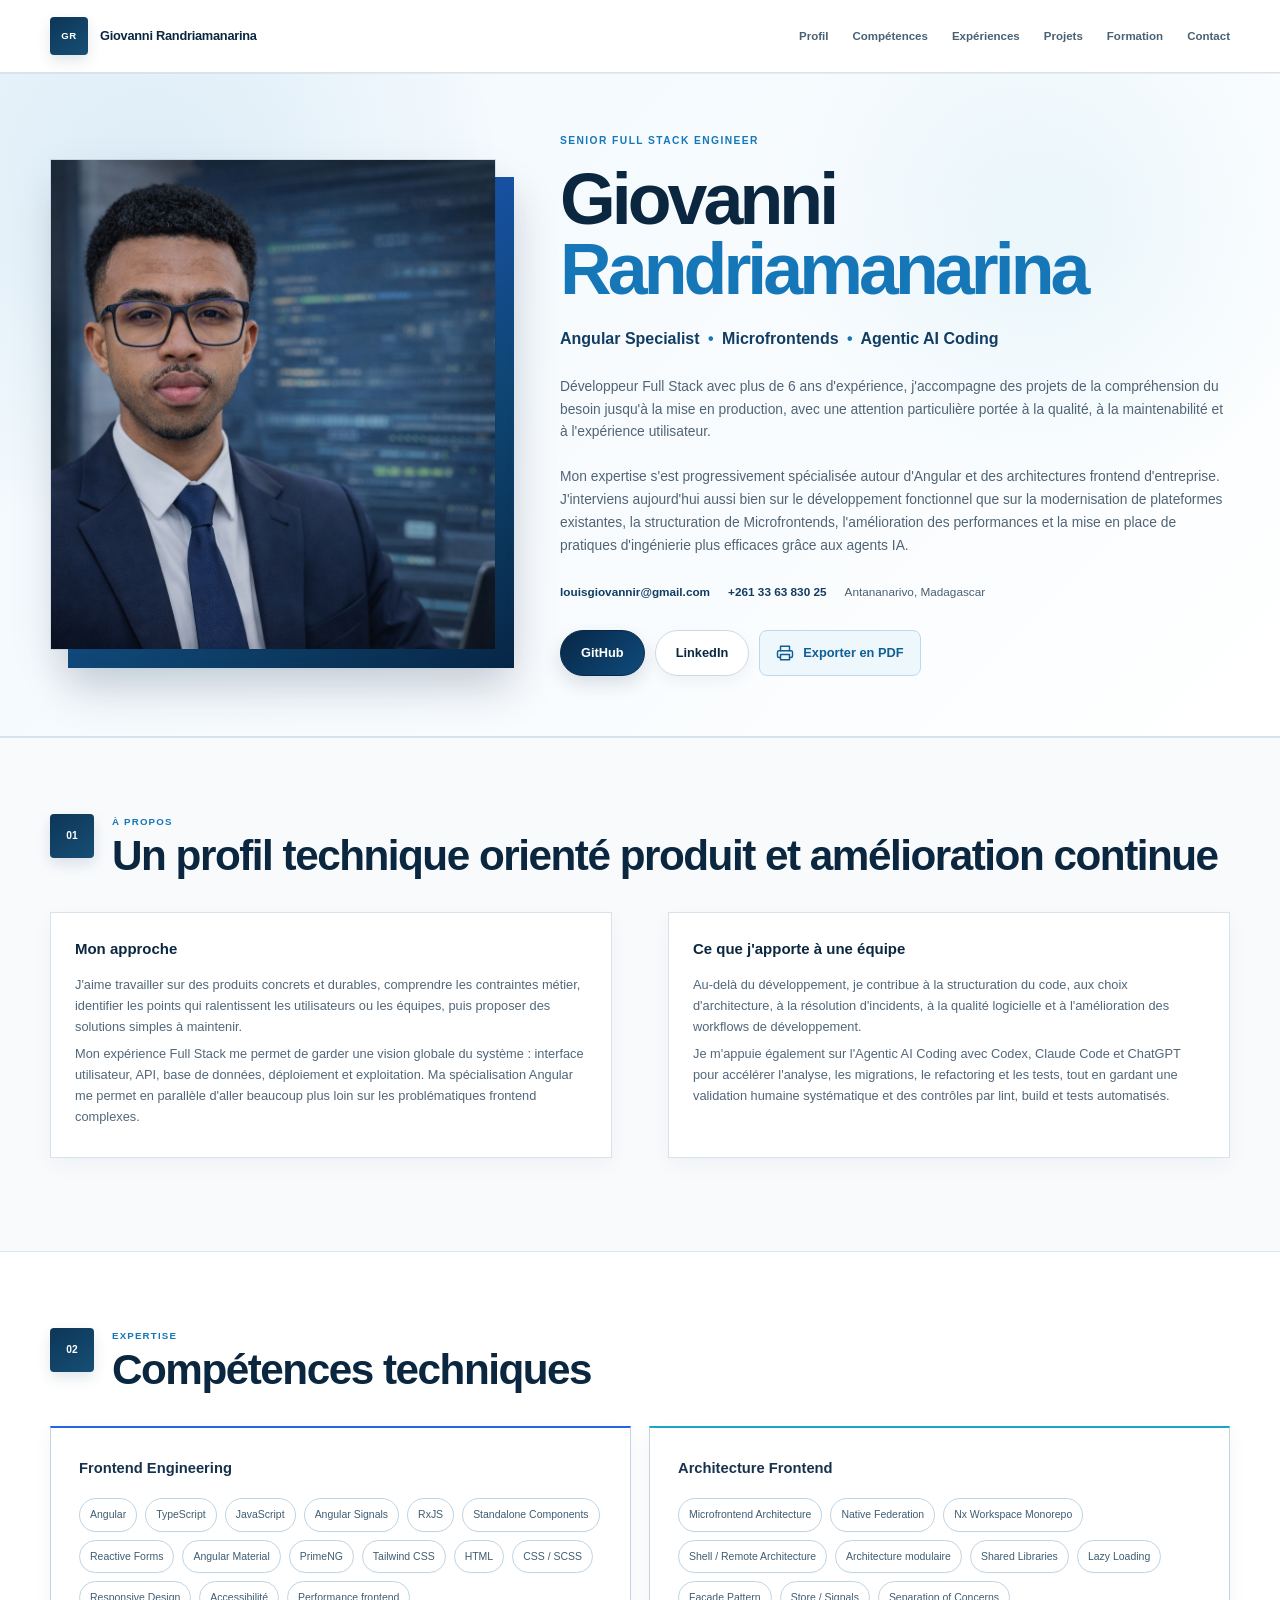
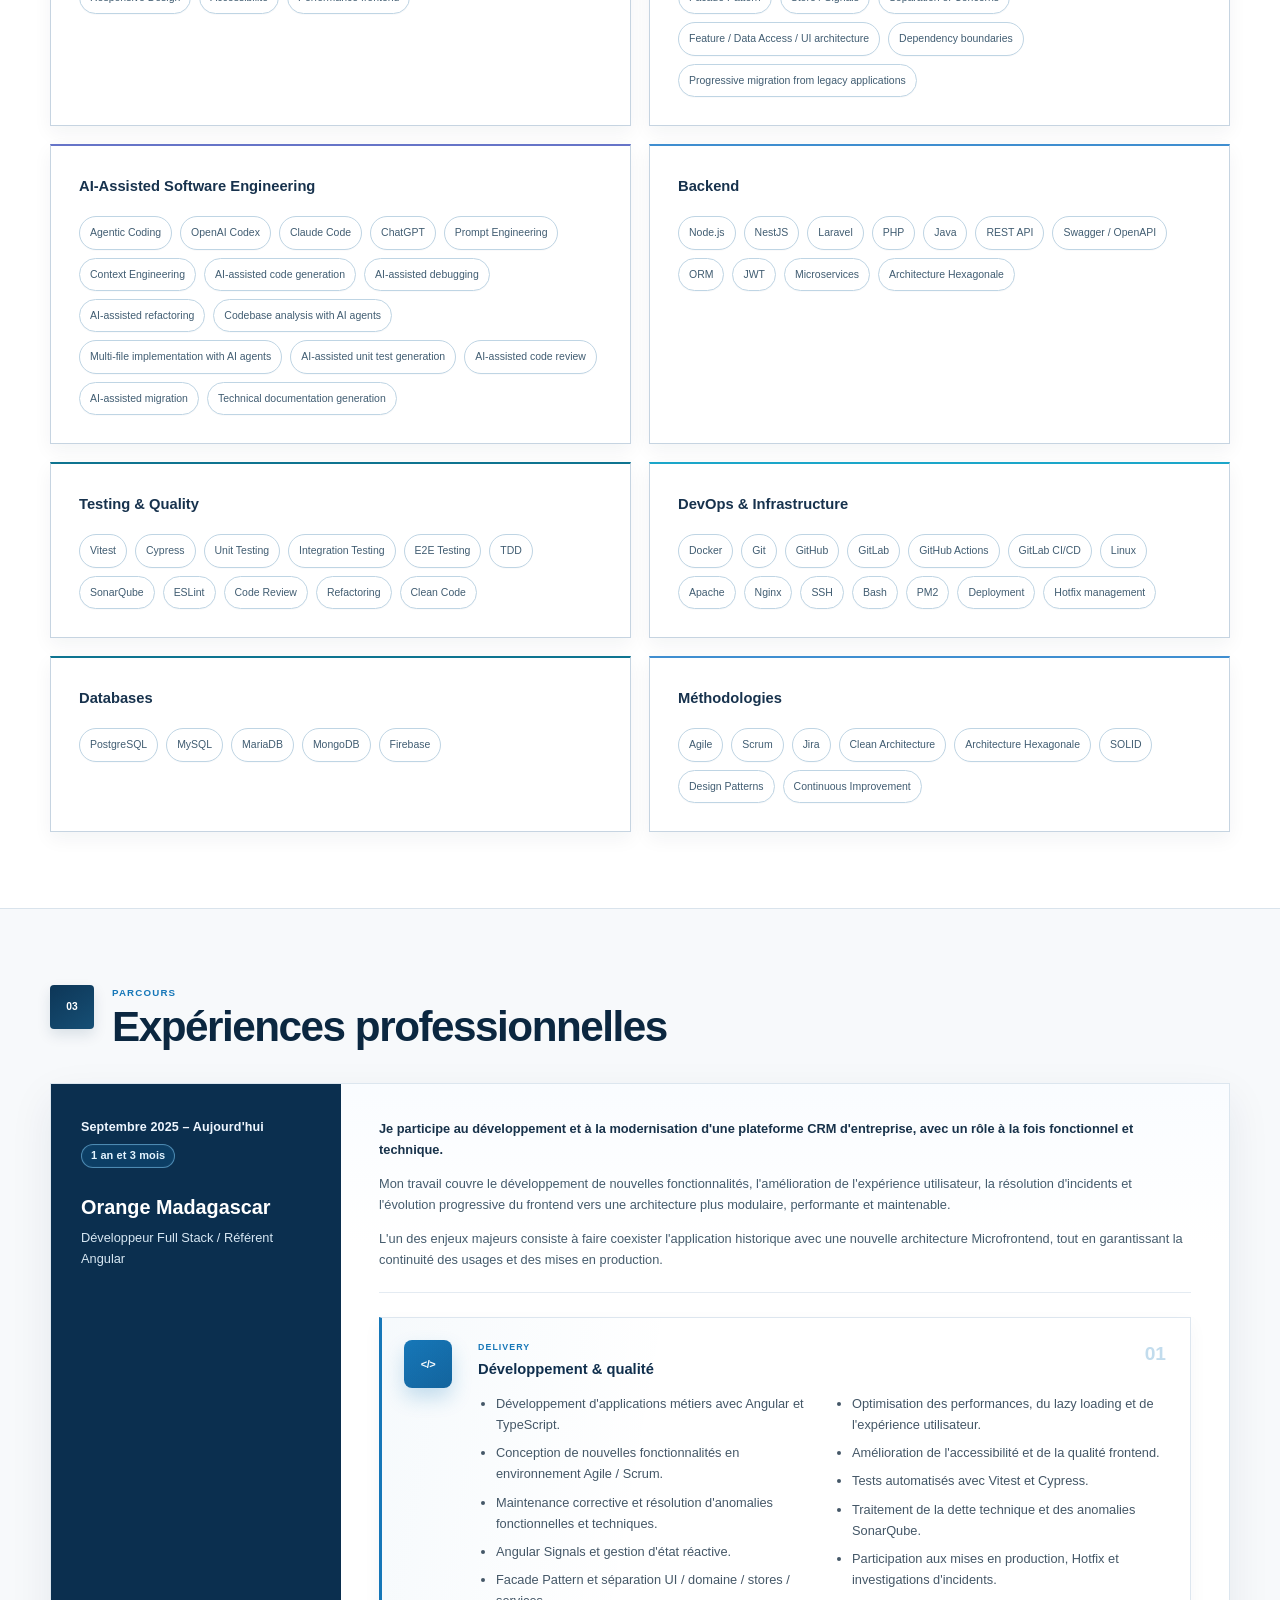
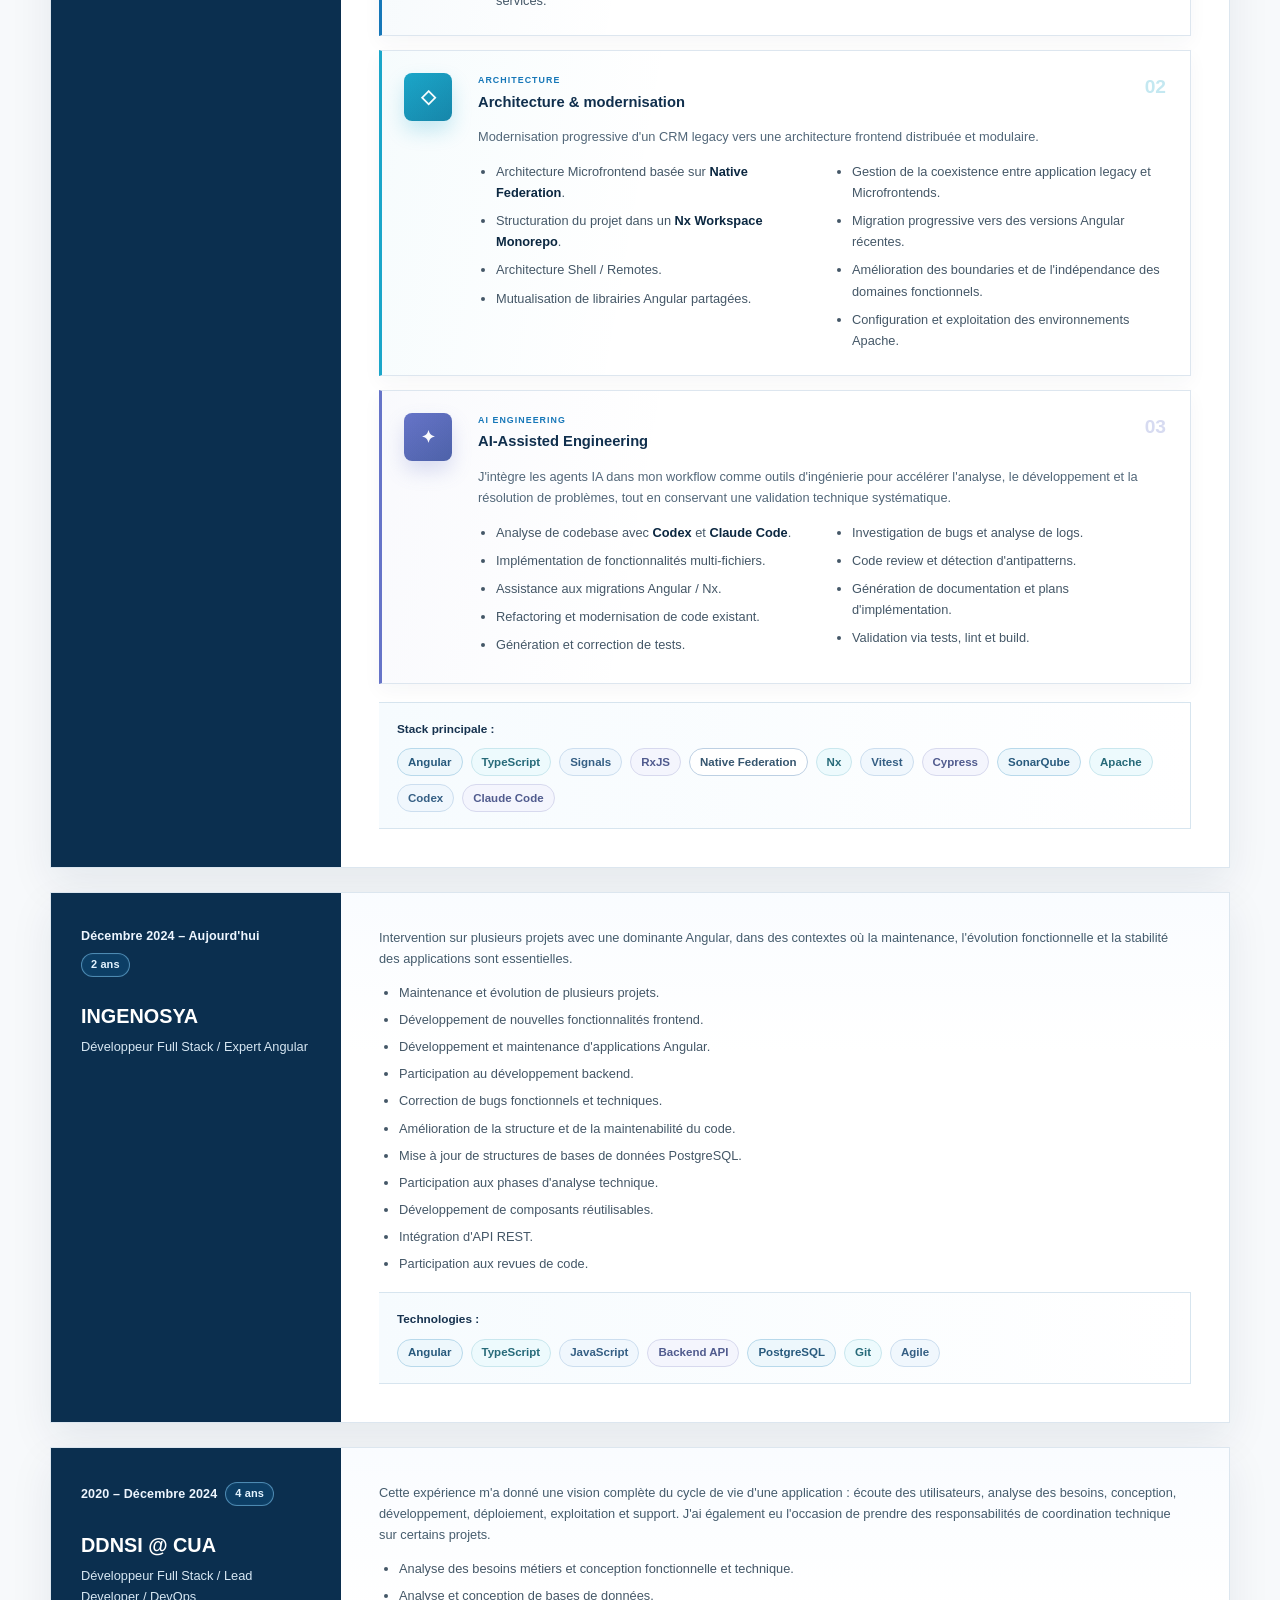
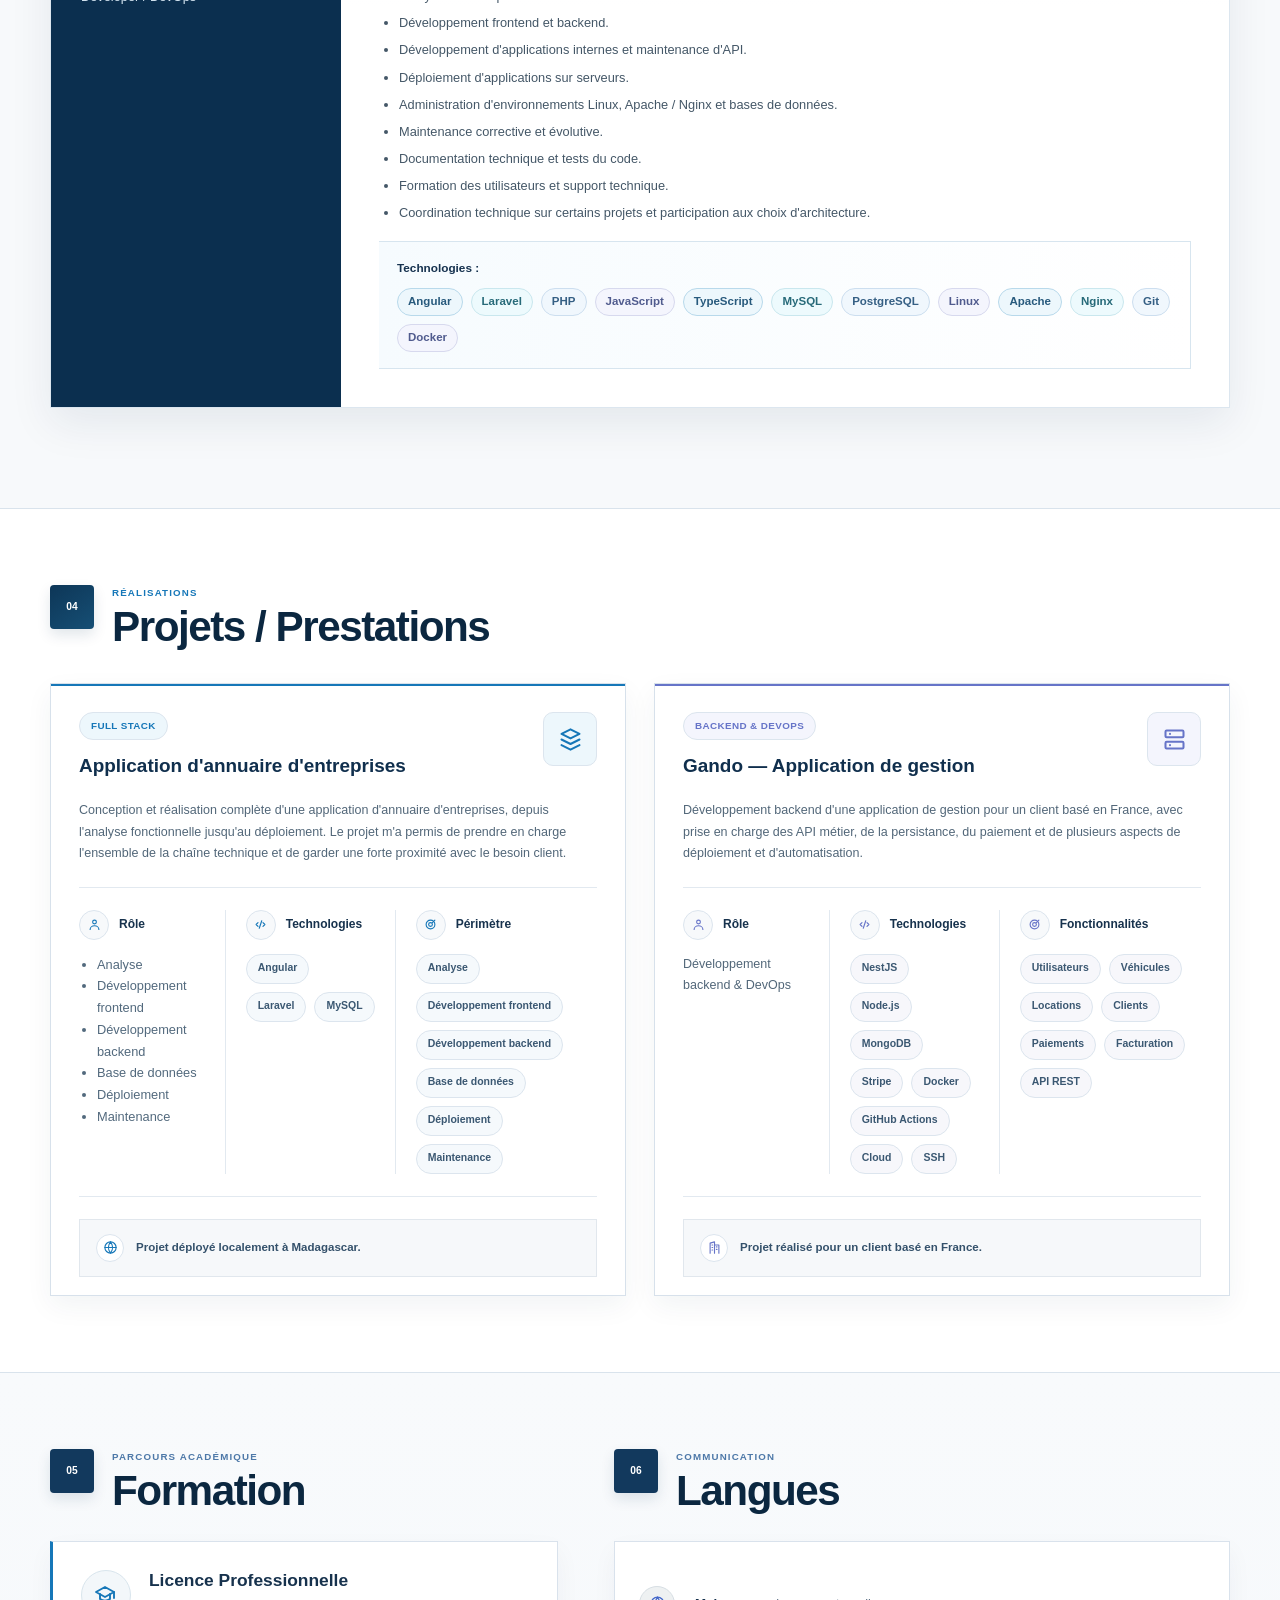
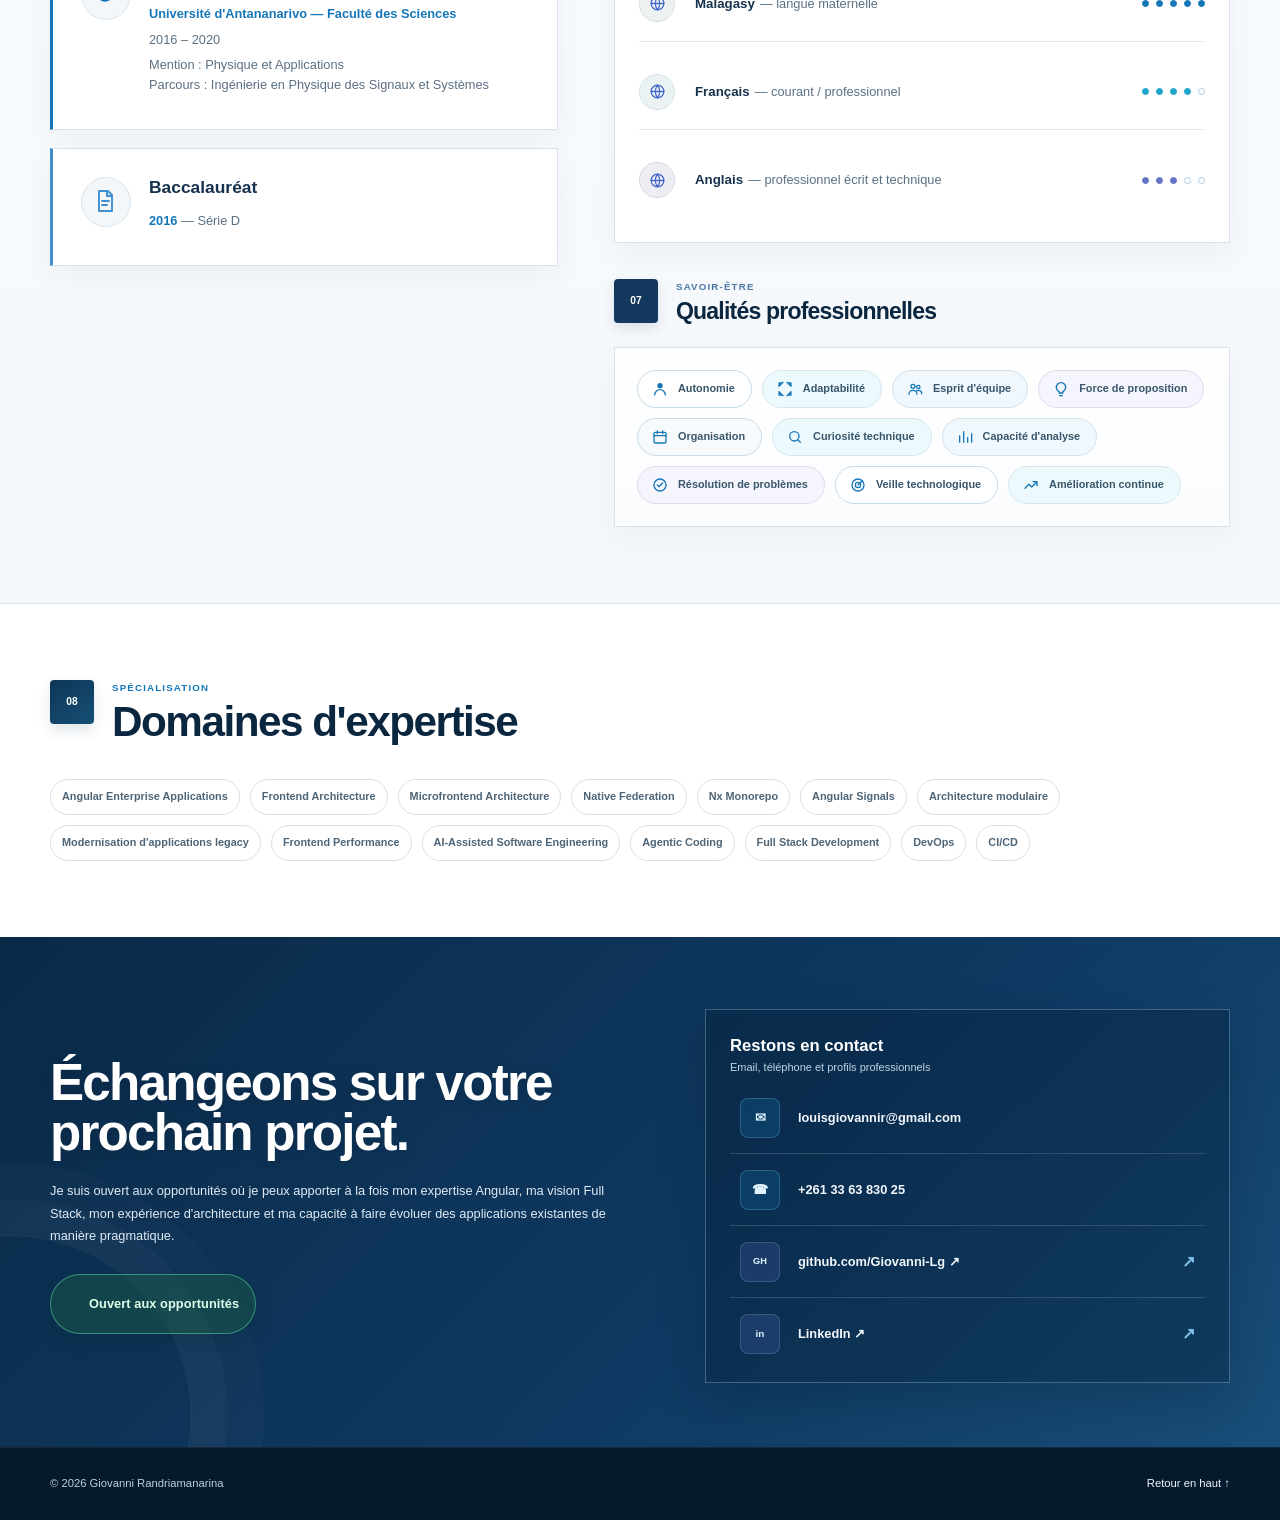
==== commit 2355a927: "feat : delete contact button" ====
--- a/index.html
+++ b/index.html
@@ -195,7 +195,7 @@
 
     <section class="contact" id="contact">
       <div class="container contact-grid">
-        <div class="reveal"><p class="kicker">Contact</p><h2>Échangeons sur votre prochain projet.</h2><p>Je suis ouvert aux opportunités où je peux apporter à la fois mon expertise Angular, ma vision Full Stack, mon expérience d'architecture et ma capacité à faire évoluer des applications existantes de manière pragmatique.</p></div>
+        <div class="reveal"><h2>Échangeons sur votre prochain projet.</h2><p>Je suis ouvert aux opportunités où je peux apporter à la fois mon expertise Angular, ma vision Full Stack, mon expérience d'architecture et ma capacité à faire évoluer des applications existantes de manière pragmatique.</p></div>
         <div class="contact-links reveal"><a href="mailto:louisgiovannir@gmail.com">louisgiovannir@gmail.com</a><a href="tel:+261336383025">+261 33 63 830 25</a><a href="https://github.com/Giovanni-Lg" target="_blank" rel="noreferrer">github.com/Giovanni-Lg ↗</a><a href="https://www.linkedin.com/in/louis-giovanni-randriamanarina-developer/" target="_blank" rel="noreferrer">LinkedIn ↗</a></div>
       </div>
     </section>
--- a/assets/css/skills-motion.css
+++ b/assets/css/skills-motion.css
@@ -84,28 +84,12 @@
   transform: translateX(0);
 }
 
-/* Small dot appears only when an item is hovered */
+/* No hover dot: keep chips visually clean */
 #skills .skill-card li::after {
-  content: "";
-  width: 0;
-  height: 0;
-  margin-left: 0;
-  border-radius: 50%;
-  background: var(--skill-accent, #2563eb);
-  display: inline-block;
-  vertical-align: middle;
-  opacity: 0;
-  transition: width .18s ease, height .18s ease, margin-left .18s ease, opacity .18s ease;
+  content: none !important;
+  display: none !important;
 }
 
-#skills .skill-card li:hover::after {
-  width: 5px;
-  height: 5px;
-  margin-left: 7px;
-  opacity: .85;
-}
-
-/* Keyboard users get the same treatment when a skill becomes focusable in the future */
 #skills .skill-card li:focus-visible {
   outline: 2px solid var(--skill-accent, #2563eb);
   outline-offset: 2px;
@@ -134,8 +118,7 @@
   }
 
   #skills .skill-card li,
-  #skills .skill-card li::before,
-  #skills .skill-card li::after {
+  #skills .skill-card li::before {
     transition: none;
   }
 }
